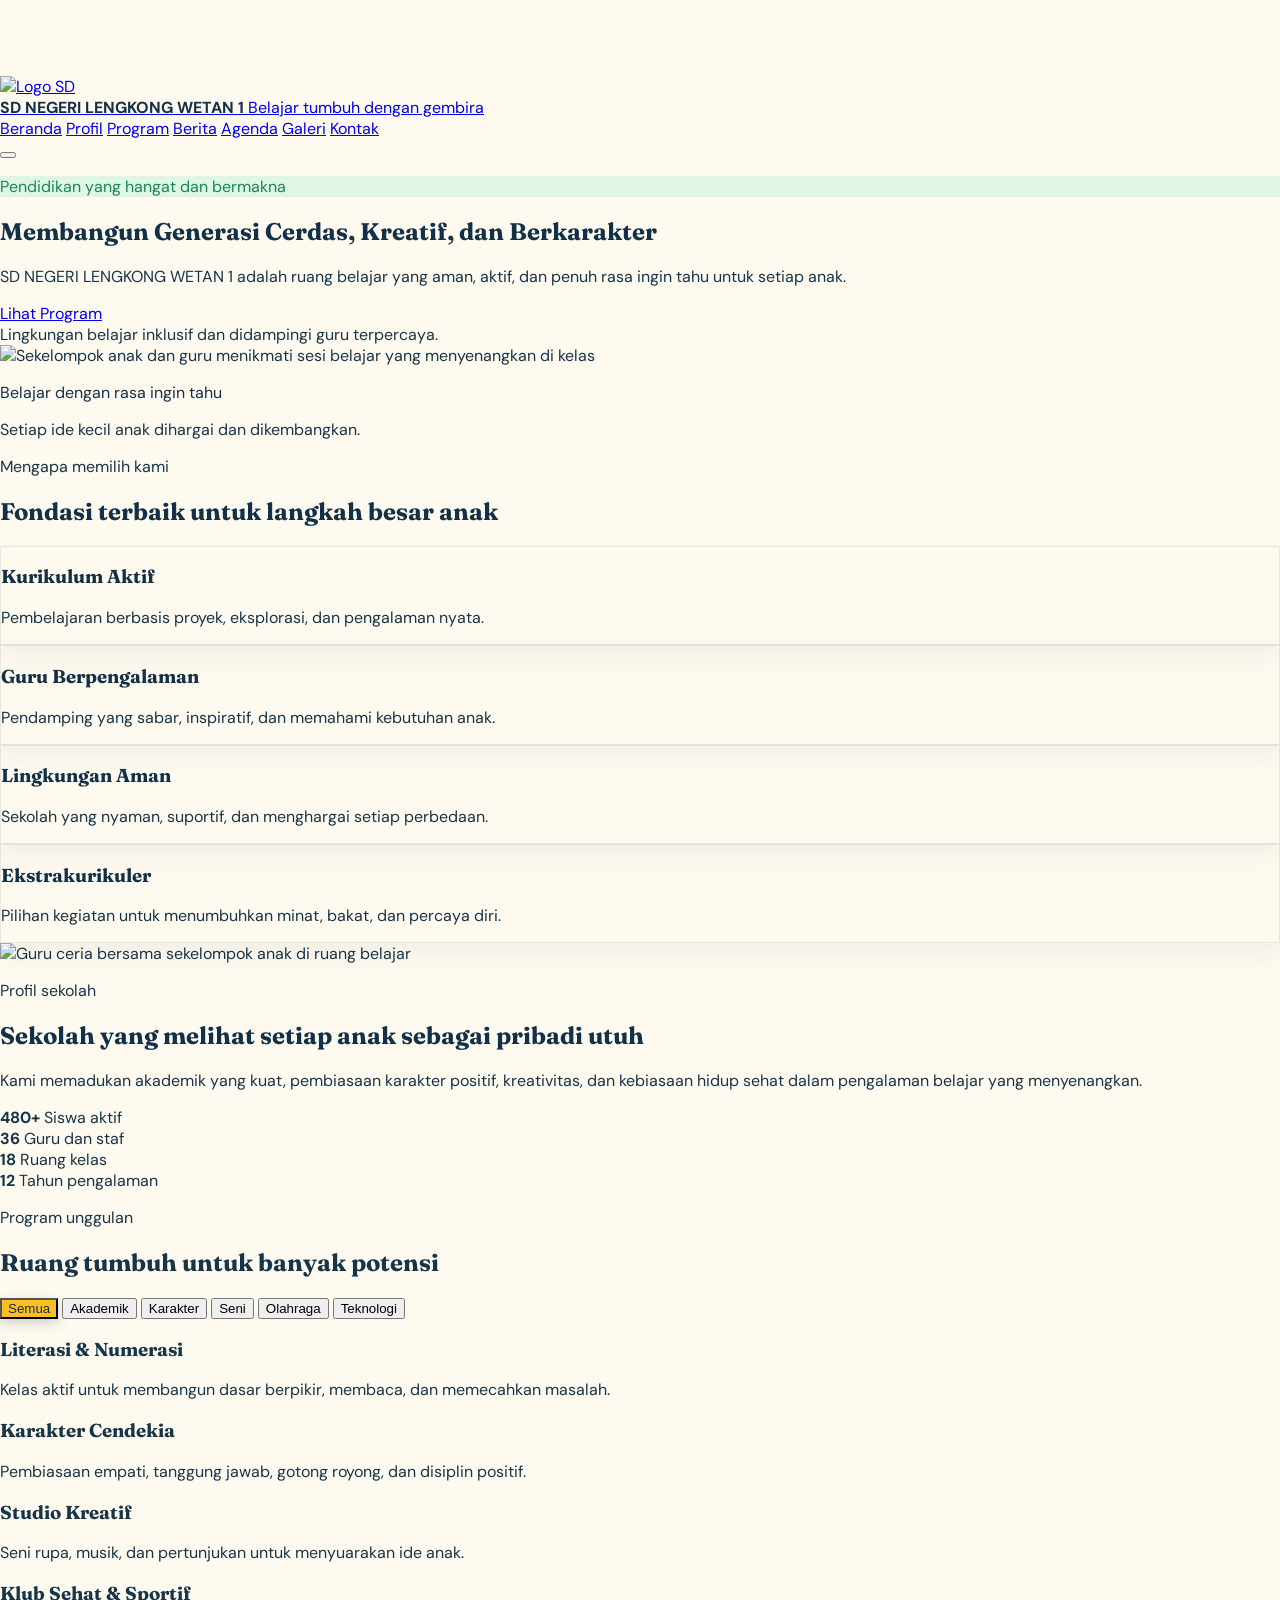
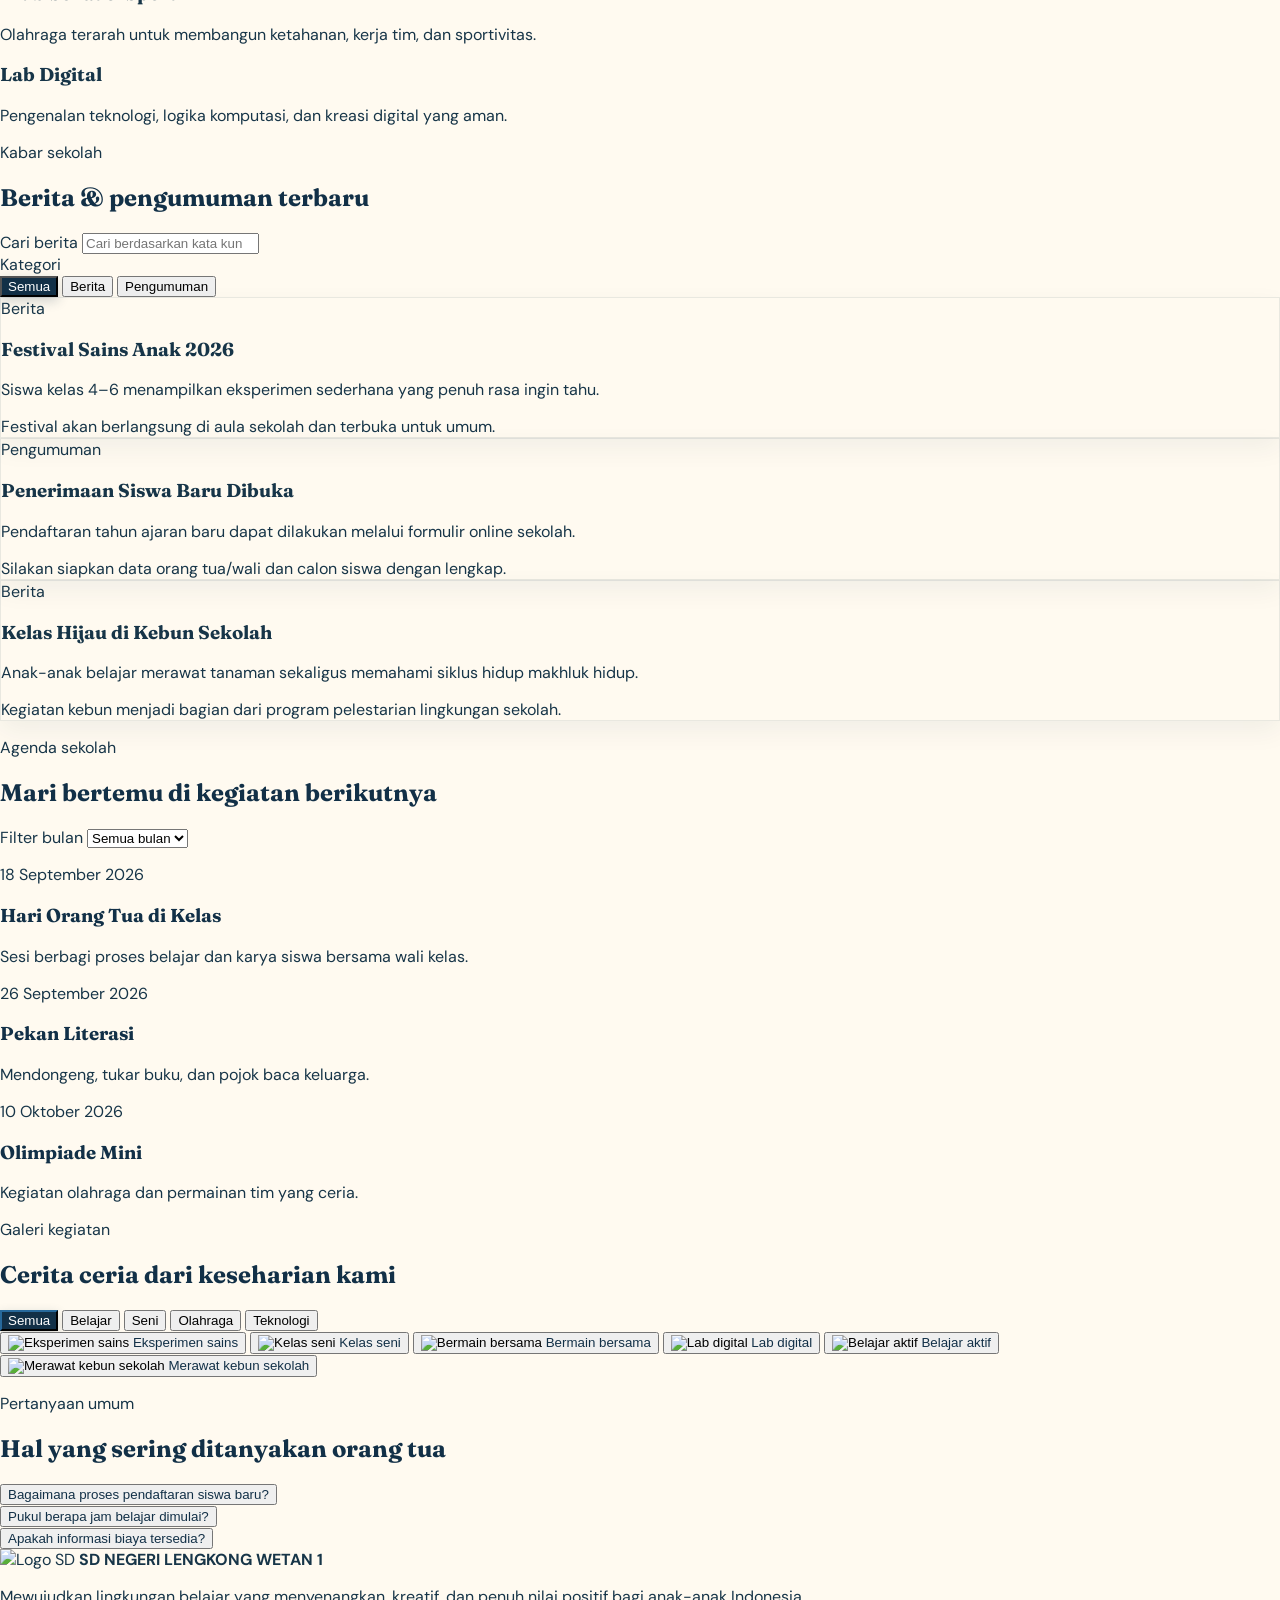
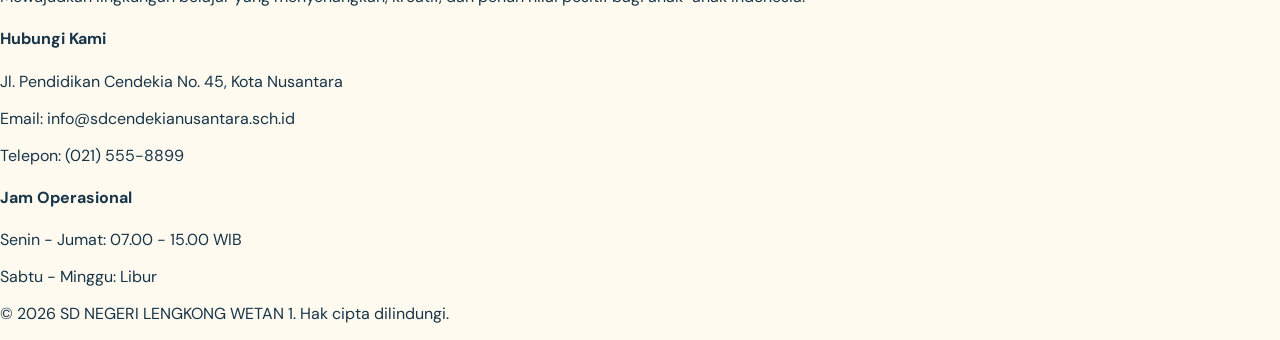
==== index.html @ 00687c05 "Rename sekolah.html to index.html" ====
<!doctype html>
<html lang="id">
<head>
  <script>
    window["__codeletBootstrap__"] = JSON.parse('{"A":"A","B":"20260911-05-06910f9","C":{"Abril Fatface":"YACgEZbkUVE,0","Alfa Slab One":"YACgEYS9sJU,0","Anton":"YACgEcYqQ-A,0","Archivo":"YAHO2-t-jNE,0","Arial":"YAGyDvJ_4Ts,0","Bebas Neue":"YACgESME5ew,0","Bricolage Grotesque":"YAFyMcdwzpc,0","Canva Sans":"YAFLd8sKbwc,2","Caveat":"YALBs2ploWQ,0","Comic Sans MS":"YAHO2VMiyZo,0","Cormorant Garamond":"YAFdJhX-538,0","Courier New":"YAGzXiGs0_8,0","DM Sans":"YAD1aU3sLnI,0","DM Serif Display":"YAD1aYG82rc,0","Forum":"YACgEcnnqB4,0","Fraunces":"YAEul-FRQw4,0","Georgia":"YAGzXkO0pEM,0","Helvetica Neue":"YAFcf6CtJfI,0","Impact":"YAFcfnjI7Vk,0","Inter":"YAFdJvSyp_k,3","Iowan Old Style":"YAGNIFa8j9o,0","Jacques Francois":"YAHO2a5g66Q,0","JetBrains Mono":"YAFdJksXcAk,0","Libre Baskerville":"YACgEUFdPdA,0","Manrope":"YAHO2b2feC4,0","Merriweather":"YACgEXvHxxs,0","Montserrat":"YADLjI9qxTA,0","Nunito":"YACgEX8C5Gg,0","Oleo Script":"YACgEQQ14jI,0","Phantom Sans":"YAHO2E8Pb88,0","Playfair Display":"YACgEYmuCJE,0","Poppins":"YAFdJjbTu24,1","Press Start 2P":"YAFyGr-8pmQ,0","Quicksand":"YADWjpfPmdk,0","Raleway":"YACgEVg3xZg,0","Segoe UI":"YAHNdRD1Klw,0","Source Sans 3":"YAG4lO1Mj10,0","Spectral":"YAHO2rVUHIM,0","Times New Roman":"YAGzXW3gftg,0","Times":"YAGzXW3gftg,0","Ubuntu":"YACgERDU--Q,0","Work Sans":"YAGXhLOKv44,0","Yellowtail":"YACgEYG4kG4,0","ui-monospace":"YADlN8CFZ8Q,0","ui-sans-serif":"YACkoN-xg4g,0"}}');
  </script>
  
  <meta charset="UTF-8">
  <meta name="viewport" content="width=device-width, initial-scale=1.0">
  <title>SD NEGERI LENGKONG WETAN 1</title>
  
  <!-- External Scripts & Fonts -->
  <script src="https://cdn.tailwindcss.com/3.4.17"></script>
  <script src="https://cdn.jsdelivr.net/npm/lucide@0.577.0/dist/umd/lucide.min.js"></script>
  <link href="https://fonts.googleapis.com/css2?family=DM+Sans:wght@400;500;600;700&amp;family=Fraunces:opsz,wght@9..144,700&amp;display=swap" rel="stylesheet">
  
  <style>
    :root {
      --navy: #123047;
      --ink: #173548;
      --cream: #fffaf0;
      --sun: #fbbf24;
      --mint: #dff5e6;
      --coral: #f97563;
      --sky: #dceefa;
    }
    * { box-sizing: border-box; }
    html { scroll-behavior: smooth; }
    body { margin: 0; font-family: "DM Sans", sans-serif; color: var(--ink); background: var(--cream); overflow-x: hidden; padding-top: 76px; }
    h1, h2, h3 { font-family: "Fraunces", serif; }
    .page-shell { width: 100%; overflow: hidden; }
    .soft-card { border: 1px solid rgba(18,48,71,.09); box-shadow: 0 10px 25px rgba(18,48,71,.06); transition: all 0.3s ease; }
    .nav-link { position: relative; }
    .nav-link:after { content: ""; position: absolute; left: 0; bottom: -5px; width: 0; height: 2px; background: var(--coral); transition: width .2s ease; }
    .nav-link:hover:after, .nav-link:focus:after { width: 100%; }
    .filter-btn[aria-pressed="true"] { background: var(--navy); color: #fff; box-shadow: 0 4px 12px rgba(18,48,71,.2); }
    
    /* Tombol filter khusus untuk section program (latar belakang gelap) */
    #program .filter-btn[aria-pressed="true"] { background: var(--sun); color: #123047; }

    .program-card, .gallery-card, .news-card { transition: transform .25s ease, box-shadow .25s ease; }
    .program-card:hover, .gallery-card:hover, .news-card:hover { transform: translateY(-4px); box-shadow: 0 15px 30px rgba(18,48,71,.12); }
    
    /* Smooth Animation untuk Filter Galeri & Program */
    .gallery-item, .program-card, .news-card {
      transition: all 0.4s cubic-bezier(0.4, 0, 0.2, 1);
      opacity: 1;
      transform: scale(1);
    }
    .gallery-item.hide, .program-card.hide, .news-card.hide {
      opacity: 0;
      transform: scale(0.95);
      pointer-events: none;
      position: absolute !important;
      visibility: hidden;
      width: 0 !important;
      height: 0 !important;
      overflow: hidden;
      margin: 0 !important;
      padding: 0 !important;
      border: 0 !important;
    }
    .program-filter-btn, .gallery-filter-btn {
      transition: all 0.3s cubic-bezier(0.4, 0, 0.2, 1);
    }
    .program-filter-btn:hover, .gallery-filter-btn:hover {
      transform: translateY(-2px);
    }
    .program-filter-btn:active, .gallery-filter-btn:active {
      transform: translateY(0);
    }
    .modal-backdrop { background: rgba(18,48,71,.75); backdrop-filter: blur(6px); }
    .is-hidden { display: none !important; }
    
    .faq-answer { max-height: 0; overflow: hidden; transition: max-height 0.3s ease-out, padding 0.3s ease; padding-top: 0; padding-bottom: 0; }
    .faq-item.open .faq-answer { max-height: 200px; padding-bottom: 1.25rem; }
    .faq-item.open .faq-icon { transform: rotate(45deg); }
    .faq-icon { transition: transform .2s ease; }
    
    :focus-visible { outline: 3px solid var(--coral); outline-offset: 3px; }

    /* Mobile Nav Drawer Styling */
    #mobile-nav {
      transition: max-height 0.35s cubic-bezier(0.4, 0, 0.2, 1), opacity 0.25s ease-in-out;
      max-height: 0;
      opacity: 0;
      overflow: hidden;
    }
    #mobile-nav.open {
      max-height: 400px;
      opacity: 1;
    }

    /* Styling tombol filter galeri saat aktif */
    #galeri .filter-btn[aria-pressed="true"] {
      background: var(--navy);
      color: #fff;
      border-color: var(--navy);
      box-shadow: 0 4px 12px rgba(18,48,71,0.2);
    }

    @media(max-width: 767px) {
      .desktop-nav { display: none; }
    }
    @media(min-width: 768px) {
      #mobile-nav { display: none !important; }
    }
  </style>
</head>
<body data-template-id="__page-root" style="background: rgb(255, 250, 240);">
  <div class="page-shell w-full">
    
    <!-- HEADER -->
    <header data-template-id="site-header" class="canva-header fixed top-0 left-0 right-0 z-50 border-b border-slate-200/80 bg-[#fffaf0]/95 backdrop-blur-md shadow-xs">
      <div class="mx-auto flex max-w-7xl items-center justify-between px-4 sm:px-6 py-3 sm:py-4">
        <a href="#beranda" class="flex items-center gap-3 no-underline text-[#123047] group" aria-label="Beranda SD NEGERI LENGKONG WETAN 1">
          <span class="flex h-10 w-10 sm:h-12 sm:w-12 items-center justify-center overflow-hidden shrink-0 rounded-xl bg-white shadow-xs p-1">
            <img src="LOGO/Logo Sekolah Dasar (Logo SD).jpg" alt="Logo SD" class="h-full w-full object-contain scale-110 group-hover:scale-100 transition-transform">
          </span>
          <div>
            <strong data-template-id="school-name" class="canva-text block text-xs sm:text-sm md:text-base font-bold leading-tight" style="color: rgb(18, 48, 71); font-weight: 700;">SD NEGERI LENGKONG WETAN 1</strong>
            <span data-template-id="school-tagline" class="canva-text block text-[10px] sm:text-xs text-slate-500 font-medium">Belajar tumbuh dengan gembira</span>
          </div>
        </a>
        <nav class="desktop-nav hidden md:flex items-center gap-6 text-sm font-semibold" aria-label="Navigasi utama">
          <a class="nav-link text-[#123047] hover:text-[#f97563]" href="#beranda">Beranda</a>
          <a class="nav-link text-[#123047] hover:text-[#f97563]" href="#profil">Profil</a>
          <a class="nav-link text-[#123047] hover:text-[#f97563]" href="#program">Program</a>
          <a class="nav-link text-[#123047] hover:text-[#f97563]" href="#berita">Berita</a>
          <a class="nav-link text-[#123047] hover:text-[#f97563]" href="#agenda">Agenda</a>
          <a class="nav-link text-[#123047] hover:text-[#f97563]" href="#galeri">Galeri</a>
          <a class="nav-link text-[#123047] hover:text-[#f97563]" href="#kontak">Kontak</a>
        </nav>
        <button id="menu-button" type="button" class="rounded-xl p-2.5 text-[#123047] bg-slate-100/80 md:hidden focus:outline-none hover:bg-slate-200 transition-colors" aria-label="Buka menu" aria-expanded="false">
          <i data-lucide="menu" class="h-6 w-6"></i>
        </button>
      </div>
      
      <!-- Mobile Navigation Drawer -->
      <nav id="mobile-nav" class="flex flex-col gap-2 border-t border-slate-200 px-6 py-4 font-semibold bg-[#fffaf0] md:hidden shadow-lg" aria-label="Navigasi seluler">
        <a href="#beranda" class="mobile-nav-link py-2 border-b border-slate-100 text-[#123047]">Beranda</a>
        <a href="#profil" class="mobile-nav-link py-2 border-b border-slate-100 text-[#123047]">Profil</a>
        <a href="#program" class="mobile-nav-link py-2 border-b border-slate-100 text-[#123047]">Program</a>
        <a href="#berita" class="mobile-nav-link py-2 border-b border-slate-100 text-[#123047]">Berita</a>
        <a href="#agenda" class="mobile-nav-link py-2 border-b border-slate-100 text-[#123047]">Agenda</a>
        <a href="#galeri" class="mobile-nav-link py-2 border-b border-slate-100 text-[#123047]">Galeri</a>
        <a href="#kontak" class="mobile-nav-link py-2 text-[#123047]">Kontak</a>
      </nav>
    </header>

    <main>
      <!-- HERO SECTION -->
      <section id="beranda" class="relative mx-auto max-w-7xl px-4 sm:px-6 py-10 sm:py-16 md:py-24">
        <div class="grid items-center gap-10 lg:grid-cols-[1.1fr_.9fr]">
          <div class="text-center lg:text-left">
            <p data-template-id="hero-eyebrow" class="canva-tag mb-4 inline-block rounded-full px-4 py-1.5 text-xs sm:text-sm font-bold shadow-2xs" style="background: rgb(223, 245, 230); color: rgb(25, 135, 84);">Pendidikan yang hangat dan bermakna</p>
            <h1 data-template-id="hero-title" class="canva-text mx-auto lg:mx-0 max-w-2xl text-3xl sm:text-4xl md:text-5xl lg:text-6xl font-bold leading-[1.15]" style="color: rgb(18, 48, 71);">Membangun Generasi Cerdas, Kreatif, dan Berkarakter</h1>
            <p data-template-id="hero-description" class="canva-text mx-auto lg:mx-0 mt-4 sm:mt-6 max-w-xl text-sm sm:text-base md:text-lg leading-relaxed text-slate-600">SD NEGERI LENGKONG WETAN 1 adalah ruang belajar yang aman, aktif, dan penuh rasa ingin tahu untuk setiap anak.</p>
            <div class="mt-6 sm:mt-8 flex flex-wrap justify-center lg:justify-start gap-3">
              <a data-template-id="hero-program-button" class="canva-link rounded-full bg-[#123047] text-white border-2 border-[#123047] px-6 py-3 text-sm sm:text-base font-bold no-underline transition-all hover:bg-[#1b4963] hover:shadow-lg text-center" href="#program">Lihat Program</a>
            </div>
            <div class="mt-8 sm:mt-10 flex items-center justify-center lg:justify-start gap-3 text-xs sm:text-sm font-medium text-slate-600">
              <span class="grid h-8 w-8 shrink-0 place-items-center rounded-full bg-[#dff5e6] text-[#198754]"><i data-lucide="shield-check" class="h-4 w-4"></i></span>
              <span data-template-id="hero-trust-text" class="canva-text">Lingkungan belajar inklusif dan didampingi guru terpercaya.</span>
            </div>
          </div>
          <div class="hero-art relative px-2 sm:px-0">
            <div class="absolute -right-2 sm:-right-6 -top-4 sm:-top-6 h-24 w-24 sm:h-32 sm:w-32 rounded-full bg-[#fbbf24]/50 blur-xl"></div>
            <div class="absolute -bottom-4 -left-4 h-24 w-24 sm:h-28 sm:w-28 rounded-full bg-[#f97563]/20 blur-xl"></div>
            <img data-template-id="hero-image" loading="lazy" class="canva-image relative h-[280px] sm:h-[360px] md:h-[420px] w-full rounded-[2rem] sm:rounded-[2.5rem] object-cover shadow-xl" src="https://images.pexels.com/photos/8363576/pexels-photo-8363576.jpeg" alt="Sekelompok anak dan guru menikmati sesi belajar yang menyenangkan di kelas">
            <div data-template-id="hero-image-note" class="canva-banner absolute bottom-3 sm:bottom-5 left-3 sm:left-5 right-3 sm:right-auto sm:max-w-[260px] rounded-2xl p-3.5 sm:p-4 shadow-xl bg-white/95 backdrop-blur border border-slate-100">
              <p data-template-id="hero-image-note-title" class="canva-text text-sm sm:text-base font-bold" style="color: rgb(18, 48, 71);">Belajar dengan rasa ingin tahu</p>
              <p data-template-id="hero-image-note-text" class="canva-text mt-1 text-xs sm:text-sm text-slate-600">Setiap ide kecil anak dihargai dan dikembangkan.</p>
            </div>
          </div>
        </div>
      </section>

      <!-- MENGAPA MEMILIH KAMI -->
      <section class="bg-[#dceefa]/60 py-12 sm:py-20 border-y border-slate-200/50">
        <div class="mx-auto max-w-7xl px-4 sm:px-6">
          <div class="max-w-2xl text-center mx-auto lg:mx-0 lg:text-left">
            <p data-template-id="strength-eyebrow" class="canva-text text-xs sm:text-sm font-bold uppercase tracking-widest text-[#198754]">Mengapa memilih kami</p>
            <h2 data-template-id="strength-title" class="canva-text mt-2 text-2xl sm:text-3xl md:text-4xl font-bold" style="color: rgb(18, 48, 71);">Fondasi terbaik untuk langkah besar anak</h2>
          </div>
          <div class="mt-8 sm:mt-10 grid gap-5 sm:grid-cols-2 lg:grid-cols-4">
            <article data-template-id="strength-card-1" class="canva-card soft-card rounded-3xl p-6 bg-white flex flex-col justify-between">
              <div>
                <div class="inline-flex p-3 rounded-2xl bg-amber-50 text-[#f97563] mb-4"><i data-lucide="sparkles" class="h-6 w-6"></i></div>
                <h3 data-template-id="strength-card-1-title" class="canva-text text-lg sm:text-xl font-bold" style="color: rgb(18, 48, 71);">Kurikulum Aktif</h3>
                <p data-template-id="strength-card-1-text" class="canva-text mt-2 text-sm sm:text-base leading-relaxed text-slate-600">Pembelajaran berbasis proyek, eksplorasi, dan pengalaman nyata.</p>
              </div>
            </article>
            <article data-template-id="strength-card-2" class="canva-card soft-card rounded-3xl p-6 bg-white flex flex-col justify-between">
              <div>
                <div class="inline-flex p-3 rounded-2xl bg-emerald-50 text-[#198754] mb-4"><i data-lucide="users-round" class="h-6 w-6"></i></div>
                <h3 data-template-id="strength-card-2-title" class="canva-text text-lg sm:text-xl font-bold" style="color: rgb(18, 48, 71);">Guru Berpengalaman</h3>
                <p data-template-id="strength-card-2-text" class="canva-text mt-2 text-sm sm:text-base leading-relaxed text-slate-600">Pendamping yang sabar, inspiratif, dan memahami kebutuhan anak.</p>
              </div>
            </article>
            <article data-template-id="strength-card-3" class="canva-card soft-card rounded-3xl p-6 bg-white flex flex-col justify-between">
              <div>
                <div class="inline-flex p-3 rounded-2xl bg-rose-50 text-[#f97563] mb-4"><i data-lucide="heart-handshake" class="h-6 w-6"></i></div>
                <h3 data-template-id="strength-card-3-title" class="canva-text text-lg sm:text-xl font-bold" style="color: rgb(18, 48, 71);">Lingkungan Aman</h3>
                <p data-template-id="strength-card-3-text" class="canva-text mt-2 text-sm sm:text-base leading-relaxed text-slate-600">Sekolah yang nyaman, suportif, dan menghargai setiap perbedaan.</p>
              </div>
            </article>
            <article data-template-id="strength-card-4" class="canva-card soft-card rounded-3xl p-6 bg-white flex flex-col justify-between">
              <div>
                <div class="inline-flex p-3 rounded-2xl bg-amber-50 text-[#d89200] mb-4"><i data-lucide="trophy" class="h-6 w-6"></i></div>
                <h3 data-template-id="strength-card-4-title" class="canva-text text-lg sm:text-xl font-bold" style="color: rgb(18, 48, 71);">Ekstrakurikuler</h3>
                <p data-template-id="strength-card-4-text" class="canva-text mt-2 text-sm sm:text-base leading-relaxed text-slate-600">Pilihan kegiatan untuk menumbuhkan minat, bakat, dan percaya diri.</p>
              </div>
            </article>
          </div>
        </div>
      </section>

      <!-- PROFIL SEKOLAH -->
      <section id="profil" class="mx-auto max-w-7xl px-4 sm:px-6 py-12 sm:py-20">
        <div class="grid items-center gap-10 lg:grid-cols-2">
          <div class="relative">
            <img data-template-id="profile-image" loading="lazy" class="canva-image h-[280px] sm:h-[380px] md:h-[420px] w-full rounded-[2rem] sm:rounded-[2.5rem] object-cover shadow-xl" src="https://images.pexels.com/photos/8088232/pexels-photo-8088232.jpeg" alt="Guru ceria bersama sekelompok anak di ruang belajar">
          </div>
          <div>
            <p data-template-id="profile-eyebrow" class="canva-text text-xs sm:text-sm font-bold uppercase tracking-widest text-[#f97563]">Profil sekolah</p>
            <h2 data-template-id="profile-title" class="canva-text mt-2 text-2xl sm:text-3xl md:text-4xl font-bold" style="color: rgb(18, 48, 71);">Sekolah yang melihat setiap anak sebagai pribadi utuh</h2>
            <p data-template-id="profile-text" class="canva-text mt-4 text-sm sm:text-base leading-relaxed text-slate-600">Kami memadukan akademik yang kuat, pembiasaan karakter positif, kreativitas, dan kebiasaan hidup sehat dalam pengalaman belajar yang menyenangkan.</p>
            <div class="mt-8 grid grid-cols-2 gap-4">
              <div data-template-id="stat-1" class="canva-card rounded-2xl p-4 sm:p-5 bg-[#dceefa]/70 border border-sky-100">
                <strong data-template-id="stat-1-number" class="canva-text block text-2xl sm:text-3xl font-bold text-[#123047]">480+</strong>
                <span data-template-id="stat-1-label" class="canva-text text-xs sm:text-sm text-slate-600 font-medium">Siswa aktif</span>
              </div>
              <div data-template-id="stat-2" class="canva-card rounded-2xl p-4 sm:p-5 bg-[#dff5e6]/70 border border-emerald-100">
                <strong data-template-id="stat-2-number" class="canva-text block text-2xl sm:text-3xl font-bold text-[#123047]">36</strong>
                <span data-template-id="stat-2-label" class="canva-text text-xs sm:text-sm text-slate-600 font-medium">Guru dan staf</span>
              </div>
              <div data-template-id="stat-3" class="canva-card rounded-2xl p-4 sm:p-5 bg-[#fff4d6]/70 border border-amber-100">
                <strong data-template-id="stat-3-number" class="canva-text block text-2xl sm:text-3xl font-bold text-[#123047]">18</strong>
                <span data-template-id="stat-3-label" class="canva-text text-xs sm:text-sm text-slate-600 font-medium">Ruang kelas</span>
              </div>
              <div data-template-id="stat-4" class="canva-card rounded-2xl p-4 sm:p-5 bg-[#fde3df]/70 border border-rose-100">
                <strong data-template-id="stat-4-number" class="canva-text block text-2xl sm:text-3xl font-bold text-[#123047]">12</strong>
                <span data-template-id="stat-4-label" class="canva-text text-xs sm:text-sm text-slate-600 font-medium">Tahun pengalaman</span>
              </div>
            </div>
          </div>
        </div>
      </section>

      <!-- PROGRAM UNGGULAN -->
      <section id="program" class="bg-[#123047] py-14 sm:py-20 text-white">
        <div class="mx-auto max-w-7xl px-4 sm:px-6">
          <p data-template-id="program-eyebrow" class="canva-text text-xs sm:text-sm font-bold uppercase tracking-widest text-[#fbbf24]">Program unggulan</p>
          <h2 data-template-id="program-title" class="canva-text mt-2 text-2xl sm:text-3xl md:text-4xl font-bold text-white">Ruang tumbuh untuk banyak potensi</h2>
          
          <!-- Bagian Tombol Filter Program -->
          <div class="mt-6 sm:mt-8 flex flex-wrap gap-2 overflow-x-auto pb-2 scrollbar-none" role="group" aria-label="Filter program">
            <button class="filter-btn program-filter-btn rounded-full bg-white/15 px-4 py-2 text-xs sm:text-sm font-semibold transition-all shrink-0 hover:bg-white/25 active:scale-95" aria-pressed="true" data-filter="program" data-value="semua">Semua</button>
            <button class="filter-btn program-filter-btn rounded-full bg-white/15 px-4 py-2 text-xs sm:text-sm font-semibold transition-all shrink-0 hover:bg-white/25 active:scale-95" aria-pressed="false" data-filter="program" data-value="akademik">Akademik</button>
            <button class="filter-btn program-filter-btn rounded-full bg-white/15 px-4 py-2 text-xs sm:text-sm font-semibold transition-all shrink-0 hover:bg-white/25 active:scale-95" aria-pressed="false" data-filter="program" data-value="karakter">Karakter</button>
            <button class="filter-btn program-filter-btn rounded-full bg-white/15 px-4 py-2 text-xs sm:text-sm font-semibold transition-all shrink-0 hover:bg-white/25 active:scale-95" aria-pressed="false" data-filter="program" data-value="seni">Seni</button>
            <button class="filter-btn program-filter-btn rounded-full bg-white/15 px-4 py-2 text-xs sm:text-sm font-semibold transition-all shrink-0 hover:bg-white/25 active:scale-95" aria-pressed="false" data-filter="program" data-value="olahraga">Olahraga</button>
            <button class="filter-btn program-filter-btn rounded-full bg-white/15 px-4 py-2 text-xs sm:text-sm font-semibold transition-all shrink-0 hover:bg-white/25 active:scale-95" aria-pressed="false" data-filter="program" data-value="teknologi">Teknologi</button>
          </div>

          <div id="program-list" class="mt-6 sm:mt-8 grid gap-5 md:grid-cols-2 lg:grid-cols-3">
            <article data-category="akademik" class="program-card canva-card rounded-3xl p-6 bg-[#1b4963] border border-white/5 flex flex-col justify-between">
              <div>
                <i data-lucide="book-marked" class="text-[#fbbf24] h-7 w-7 mb-4"></i>
                <h3 class="canva-text text-lg sm:text-xl font-bold text-white">Literasi &amp; Numerasi</h3>
                <p class="canva-text mt-2 text-sm sm:text-base leading-relaxed text-[#dceefa]/80">Kelas aktif untuk membangun dasar berpikir, membaca, dan memecahkan masalah.</p>
              </div>
            </article>
            <article data-category="karakter" class="program-card canva-card rounded-3xl p-6 bg-[#1b4963] border border-white/5 flex flex-col justify-between">
              <div>
                <i data-lucide="heart" class="text-[#f97563] h-7 w-7 mb-4"></i>
                <h3 class="canva-text text-lg sm:text-xl font-bold text-white">Karakter Cendekia</h3>
                <p class="canva-text mt-2 text-sm sm:text-base leading-relaxed text-[#dceefa]/80">Pembiasaan empati, tanggung jawab, gotong royong, dan disiplin positif.</p>
              </div>
            </article>
            <article data-category="seni" class="program-card canva-card rounded-3xl p-6 bg-[#1b4963] border border-white/5 flex flex-col justify-between">
              <div>
                <i data-lucide="palette" class="text-[#fbbf24] h-7 w-7 mb-4"></i>
                <h3 class="canva-text text-lg sm:text-xl font-bold text-white">Studio Kreatif</h3>
                <p class="canva-text mt-2 text-sm sm:text-base leading-relaxed text-[#dceefa]/80">Seni rupa, musik, dan pertunjukan untuk menyuarakan ide anak.</p>
              </div>
            </article>
            <article data-category="olahraga" class="program-card canva-card rounded-3xl p-6 bg-[#1b4963] border border-white/5 flex flex-col justify-between">
              <div>
                <i data-lucide="medal" class="text-[#dff5e6] h-7 w-7 mb-4"></i>
                <h3 class="canva-text text-lg sm:text-xl font-bold text-white">Klub Sehat &amp; Sportif</h3>
                <p class="canva-text mt-2 text-sm sm:text-base leading-relaxed text-[#dceefa]/80">Olahraga terarah untuk membangun ketahanan, kerja tim, dan sportivitas.</p>
              </div>
            </article>
            <article data-category="teknologi" class="program-card canva-card rounded-3xl p-6 bg-[#1b4963] border border-white/5 flex flex-col justify-between">
              <div>
                <i data-lucide="monitor-cog" class="text-[#fbbf24] h-7 w-7 mb-4"></i>
                <h3 class="canva-text text-lg sm:text-xl font-bold text-white">Lab Digital</h3>
                <p class="canva-text mt-2 text-sm sm:text-base leading-relaxed text-[#dceefa]/80">Pengenalan teknologi, logika komputasi, dan kreasi digital yang aman.</p>
              </div>
            </article>
          </div>
          <p id="program-empty" class="canva-text is-hidden mt-6 rounded-2xl bg-white/10 p-5 text-white text-center">Belum ada program dalam kategori ini.</p>
        </div>
      </section>

      <!-- BERITA & PENGUMUMAN -->
      <section id="berita" class="mx-auto max-w-7xl px-4 sm:px-6 py-14 sm:py-20">
        <p class="canva-text text-xs sm:text-sm font-bold uppercase tracking-widest text-[#f97563]">Kabar sekolah</p>
        <h2 class="canva-text mt-2 text-2xl sm:text-3xl md:text-4xl font-bold" style="color: rgb(18, 48, 71);">Berita &amp; pengumuman terbaru</h2>
        
        <div class="mt-6 sm:mt-8 grid gap-4 md:grid-cols-3 items-center">
          <div class="md:col-span-2">
            <label for="news-search" class="canva-text block text-xs font-bold uppercase tracking-wider text-slate-700 mb-1">Cari berita</label>
            <input id="news-search" class="canva-input w-full rounded-2xl border border-slate-300 bg-white px-4 py-3 text-sm focus:ring-2 focus:ring-[#f97563] shadow-2xs" type="search" placeholder="Cari berdasarkan kata kunci…">
          </div>
          <div>
            <span class="block text-xs font-bold uppercase tracking-wider text-slate-700 mb-1">Kategori</span>
            <div class="flex flex-wrap gap-2">
              <button class="filter-btn rounded-xl border border-slate-300 px-4 py-2.5 text-xs sm:text-sm font-bold shrink-0 bg-white" aria-pressed="true" data-filter="news" data-value="semua">Semua</button>
              <button class="filter-btn rounded-xl border border-slate-300 px-4 py-2.5 text-xs sm:text-sm font-bold shrink-0 bg-white" aria-pressed="false" data-filter="news" data-value="berita">Berita</button>
              <button class="filter-btn rounded-xl border border-slate-300 px-4 py-2.5 text-xs sm:text-sm font-bold shrink-0 bg-white" aria-pressed="false" data-filter="news" data-value="pengumuman">Pengumuman</button>
            </div>
          </div>
        </div>

        <div id="news-list" class="mt-6 sm:mt-8 grid gap-5 md:grid-cols-3">
          <article data-category="berita" data-search="festival sains siswa" class="news-card canva-card soft-card rounded-3xl p-6 bg-white flex flex-col justify-between">
            <div>
              <span class="inline-block px-3 py-1 text-xs font-semibold text-blue-600 bg-blue-50 rounded-full mb-3">Berita</span>
              <h3 class="font-bold text-lg text-[#123047] mb-2">Festival Sains Anak 2026</h3>
              <p class="text-sm text-slate-600 mb-4">Siswa kelas 4–6 menampilkan eksperimen sederhana yang penuh rasa ingin tahu.</p>
            </div>
            <div>
              <div class="bg-[#fffaf0] p-3 rounded-xl text-xs text-slate-700 border border-amber-100 line-clamp-2">
                Festival akan berlangsung di aula sekolah dan terbuka untuk umum.
              </div>
            </div>
          </article>
          <article data-category="pengumuman" data-search="penerimaan siswa baru pendaftaran" class="news-card canva-card soft-card rounded-3xl p-6 bg-white flex flex-col justify-between">
            <div>
              <span class="inline-block px-3 py-1 text-xs font-semibold text-amber-700 bg-amber-50 rounded-full mb-3">Pengumuman</span>
              <h3 class="font-bold text-lg text-[#123047] mb-2">Penerimaan Siswa Baru Dibuka</h3>
              <p class="text-sm text-slate-600 mb-4">Pendaftaran tahun ajaran baru dapat dilakukan melalui formulir online sekolah.</p>
            </div>
            <div>
              <div class="bg-[#fffaf0] p-3 rounded-xl text-xs text-slate-700 border border-amber-100 line-clamp-2">
                Silakan siapkan data orang tua/wali dan calon siswa dengan lengkap.
              </div>
            </div>
          </article>
          <article data-category="berita" data-search="kelas hijau kebun sekolah" class="news-card canva-card soft-card rounded-3xl p-6 bg-white flex flex-col justify-between">
            <div>
              <span class="inline-block px-3 py-1 text-xs font-semibold text-emerald-600 bg-emerald-50 rounded-full mb-3">Berita</span>
              <h3 class="font-bold text-lg text-[#123047] mb-2">Kelas Hijau di Kebun Sekolah</h3>
              <p class="text-sm text-slate-600 mb-4">Anak-anak belajar merawat tanaman sekaligus memahami siklus hidup makhluk hidup.</p>
            </div>
            <div>
              <div class="bg-[#fffaf0] p-3 rounded-xl text-xs text-slate-700 border border-amber-100 line-clamp-2">
                Kegiatan kebun menjadi bagian dari program pelestarian lingkungan sekolah.
              </div>
            </div>
          </article>
        </div>
        <p id="news-empty" class="canva-text is-hidden mt-6 rounded-2xl bg-[#dceefa] p-5 text-[#245b7e] text-center font-medium">Berita yang Anda cari belum tersedia.</p>
      </section>

      <!-- AGENDA SEKOLAH -->
      <section id="agenda" class="bg-[#dff5e6]/50 py-14 sm:py-20 border-y border-emerald-100">
        <div class="mx-auto max-w-7xl px-4 sm:px-6">
          <div class="flex flex-col md:flex-row md:items-end justify-between gap-4">
            <div>
              <p class="canva-text text-xs sm:text-sm font-bold uppercase tracking-widest text-[#198754]">Agenda sekolah</p>
              <h2 class="canva-text mt-2 text-2xl sm:text-3xl md:text-4xl font-bold" style="color: rgb(18, 48, 71);">Mari bertemu di kegiatan berikutnya</h2>
            </div>
            <div>
              <label for="agenda-filter" class="canva-text block text-xs font-bold uppercase tracking-wider text-slate-700 mb-1">Filter bulan</label>
              <select id="agenda-filter" class="rounded-xl border border-slate-300 bg-white px-4 py-2.5 text-sm focus:ring-2 focus:ring-[#198754] shadow-2xs">
                <option value="semua">Semua bulan</option>
                <option value="september">September</option>
                <option value="oktober">Oktober</option>
              </select>
            </div>
          </div>
          <div id="agenda-list" class="mt-6 sm:mt-8 grid gap-5 md:grid-cols-3">
            <article data-month="september" class="canva-card rounded-3xl bg-white p-6 shadow-xs border border-emerald-50">
              <p class="canva-text text-xs sm:text-sm font-bold text-[#f97563]">18 September 2026</p>
              <h3 class="canva-text mt-2 text-lg sm:text-xl font-bold" style="color: rgb(18, 48, 71);">Hari Orang Tua di Kelas</h3>
              <p class="canva-text mt-2 text-sm sm:text-base text-slate-600">Sesi berbagi proses belajar dan karya siswa bersama wali kelas.</p>
            </article>
            <article data-month="september" class="canva-card rounded-3xl bg-white p-6 shadow-xs border border-emerald-50">
              <p class="canva-text text-xs sm:text-sm font-bold text-[#f97563]">26 September 2026</p>
              <h3 class="canva-text mt-2 text-lg sm:text-xl font-bold" style="color: rgb(18, 48, 71);">Pekan Literasi</h3>
              <p class="canva-text mt-2 text-sm sm:text-base text-slate-600">Mendongeng, tukar buku, dan pojok baca keluarga.</p>
            </article>
            <article data-month="oktober" class="canva-card rounded-3xl bg-white p-6 shadow-xs border border-emerald-50">
              <p class="canva-text text-xs sm:text-sm font-bold text-[#f97563]">10 Oktober 2026</p>
              <h3 class="canva-text mt-2 text-lg sm:text-xl font-bold" style="color: rgb(18, 48, 71);">Olimpiade Mini</h3>
              <p class="canva-text mt-2 text-sm sm:text-base text-slate-600">Kegiatan olahraga dan permainan tim yang ceria.</p>
            </article>
          </div>
          <p id="agenda-empty" class="canva-text is-hidden mt-6 rounded-2xl bg-white p-5 text-slate-600 text-center font-medium">Belum ada agenda pada bulan yang dipilih.</p>
        </div>
      </section>

      <!-- GALERI KEGIATAN -->
      <section id="galeri" class="bg-[#fff4d6]/60 py-14 sm:py-20">
        <div class="mx-auto max-w-7xl px-4 sm:px-6">
          <p class="canva-text text-xs sm:text-sm font-bold uppercase tracking-widest text-[#f97563]">Galeri kegiatan</p>
          <h2 class="canva-text mt-2 text-2xl sm:text-3xl md:text-4xl font-bold" style="color: rgb(18, 48, 71);">Cerita ceria dari keseharian kami</h2>
          
          <!-- Tombol Filter Galeri (Disamakan & Smooth) -->
          <div class="mt-6 sm:mt-8 flex flex-wrap items-center gap-2 overflow-x-auto pb-2 scrollbar-none" role="group" aria-label="Filter galeri">
            <button class="filter-btn gallery-filter-btn rounded-full border border-amber-300 bg-white px-4 py-2 text-xs sm:text-sm font-bold transition-all shrink-0 shadow-2xs hover:bg-slate-50 active:scale-95" aria-pressed="true" data-filter="gallery" data-value="semua">Semua</button>
            <button class="filter-btn gallery-filter-btn rounded-full border border-amber-300 bg-white px-4 py-2 text-xs sm:text-sm font-bold transition-all shrink-0 shadow-2xs hover:bg-slate-50 active:scale-95" aria-pressed="false" data-filter="gallery" data-value="belajar">Belajar</button>
            <button class="filter-btn gallery-filter-btn rounded-full border border-amber-300 bg-white px-4 py-2 text-xs sm:text-sm font-bold transition-all shrink-0 shadow-2xs hover:bg-slate-50 active:scale-95" aria-pressed="false" data-filter="gallery" data-value="seni">Seni</button>
            <button class="filter-btn gallery-filter-btn rounded-full border border-amber-300 bg-white px-4 py-2 text-xs sm:text-sm font-bold transition-all shrink-0 shadow-2xs hover:bg-slate-50 active:scale-95" aria-pressed="false" data-filter="gallery" data-value="olahraga">Olahraga</button>
            <button class="filter-btn gallery-filter-btn rounded-full border border-amber-300 bg-white px-4 py-2 text-xs sm:text-sm font-bold transition-all shrink-0 shadow-2xs hover:bg-slate-50 active:scale-95" aria-pressed="false" data-filter="gallery" data-value="teknologi">Teknologi</button>
          </div>

          <div id="gallery-list" class="mt-6 sm:mt-8 grid grid-cols-1 sm:grid-cols-2 lg:grid-cols-3 gap-5">
            <button data-category="belajar" class="gallery-item gallery-card overflow-hidden rounded-3xl text-left shadow-xs bg-white border border-amber-100 flex flex-col" data-lightbox="0" data-img="https://images.pexels.com/photos/8926832/pexels-photo-8926832.jpeg" data-caption="Eksperimen sains">
              <img loading="lazy" class="h-52 w-full object-cover" src="https://images.pexels.com/photos/8926832/pexels-photo-8926832.jpeg" alt="Eksperimen sains">
              <span class="block p-4 text-sm sm:text-base font-bold" style="color: rgb(18, 48, 71);">Eksperimen sains</span>
            </button>
            <button data-category="seni" class="gallery-item gallery-card overflow-hidden rounded-3xl text-left shadow-xs bg-white border border-amber-100 flex flex-col" data-lightbox="1" data-img="https://images.pexels.com/photos/8467277/pexels-photo-8467277.jpeg" data-caption="Kelas seni">
              <img loading="lazy" class="h-52 w-full object-cover" src="https://images.pexels.com/photos/8467277/pexels-photo-8467277.jpeg" alt="Kelas seni">
              <span class="block p-4 text-sm sm:text-base font-bold" style="color: rgb(18, 48, 71);">Kelas seni</span>
            </button>
            <button data-category="olahraga" class="gallery-item gallery-card overflow-hidden rounded-3xl text-left shadow-xs bg-white border border-amber-100 flex flex-col" data-lightbox="2" data-img="https://images.pexels.com/photos/8927014/pexels-photo-8927014.jpeg" data-caption="Bermain bersama">
              <img loading="lazy" class="h-52 w-full object-cover" src="https://images.pexels.com/photos/8927014/pexels-photo-8927014.jpeg" alt="Bermain bersama">
              <span class="block p-4 text-sm sm:text-base font-bold" style="color: rgb(18, 48, 71);">Bermain bersama</span>
            </button>
            <button data-category="teknologi" class="gallery-item gallery-card overflow-hidden rounded-3xl text-left shadow-xs bg-white border border-amber-100 flex flex-col" data-lightbox="3" data-img="https://images.pexels.com/photos/5621938/pexels-photo-5621938.jpeg" data-caption="Lab digital">
              <img loading="lazy" class="h-52 w-full object-cover" src="https://images.pexels.com/photos/5621938/pexels-photo-5621938.jpeg" alt="Lab digital">
              <span class="block p-4 text-sm sm:text-base font-bold" style="color: rgb(18, 48, 71);">Lab digital</span>
            </button>
            <button data-category="belajar" class="gallery-item gallery-card overflow-hidden rounded-3xl text-left shadow-xs bg-white border border-amber-100 flex flex-col" data-lightbox="4" data-img="https://images.pexels.com/photos/5427830/pexels-photo-5427830.jpeg" data-caption="Belajar aktif">
              <img loading="lazy" class="h-52 w-full object-cover" src="https://images.pexels.com/photos/5427830/pexels-photo-5427830.jpeg" alt="Belajar aktif">
              <span class="block p-4 text-sm sm:text-base font-bold" style="color: rgb(18, 48, 71);">Belajar aktif</span>
            </button>
            <button data-category="komunitas" class="gallery-item gallery-card overflow-hidden rounded-3xl text-left shadow-xs bg-white border border-amber-100 flex flex-col" data-lightbox="5" data-img="https://images.pexels.com/photos/16850895/pexels-photo-16850895.jpeg" data-caption="Merawat kebun sekolah">
              <img loading="lazy" class="h-52 w-full object-cover" src="https://images.pexels.com/photos/16850895/pexels-photo-16850895.jpeg" alt="Merawat kebun sekolah">
              <span class="block p-4 text-sm sm:text-base font-bold" style="color: rgb(18, 48, 71);">Merawat kebun sekolah</span>
            </button>
          </div>
          <p id="gallery-empty" class="canva-text is-hidden mt-6 rounded-2xl bg-white p-5 text-slate-600 text-center font-medium">Belum ada foto untuk kategori ini.</p>
        </div>
      </section>

      <!-- FAQ -->
      <section class="mx-auto max-w-4xl px-4 sm:px-6 py-14 sm:py-20">
        <p class="canva-text text-center text-xs sm:text-sm font-bold uppercase tracking-widest text-[#f97563]">Pertanyaan umum</p>
        <h2 class="canva-text mt-2 text-center text-2xl sm:text-3xl md:text-4xl font-bold" style="color: rgb(18, 48, 71);">Hal yang sering ditanyakan orang tua</h2>
        <div class="mt-8 sm:mt-10 space-y-4">
          <article class="faq-item canva-panel rounded-2xl border border-slate-200 bg-white shadow-2xs overflow-hidden">
            <button class="flex w-full items-center justify-between p-5 text-left text-sm sm:text-base font-bold transition-colors hover:bg-slate-50" data-faq style="color: rgb(18, 48, 71);">
              <span>Bagaimana proses pendaftaran siswa baru?</span>
              <i data-lucide="plus" class="faq-icon text-[#f97563] shrink-0 h-5 w-5"></i>
            </button>
            <div class="faq-answer canva-text px-5 text-sm sm:text-base leading-relaxed text-slate-600">
              Isi formulir pendaftaran, lalu tim sekolah akan menghubungi Anda untuk verifikasi data dan jadwal kunjungan.
            </div>
          </article>
          <article class="faq-item canva-panel rounded-2xl border border-slate-200 bg-white shadow-2xs overflow-hidden">
            <button class="flex w-full items-center justify-between p-5 text-left text-sm sm:text-base font-bold transition-colors hover:bg-slate-50" data-faq style="color: rgb(18, 48, 71);">
              <span>Pukul berapa jam belajar dimulai?</span>
              <i data-lucide="plus" class="faq-icon text-[#f97563] shrink-0 h-5 w-5"></i>
            </button>
            <div class="faq-answer canva-text px-5 text-sm sm:text-base leading-relaxed text-slate-600">
              Contoh jam belajar adalah Senin–Jumat, pukul 07.30–13.30. Silakan sesuaikan dengan kebijakan sekolah.
            </div>
          </article>
          <article class="faq-item canva-panel rounded-2xl border border-slate-200 bg-white shadow-2xs overflow-hidden">
            <button class="flex w-full items-center justify-between p-5 text-left text-sm sm:text-base font-bold transition-colors hover:bg-slate-50" data-faq style="color: rgb(18, 48, 71);">
              <span>Apakah informasi biaya tersedia?</span>
              <i data-lucide="plus" class="faq-icon text-[#f97563] shrink-0 h-5 w-5"></i>
            </button>
            <div class="faq-answer canva-text px-5 text-sm sm:text-base leading-relaxed text-slate-600">
              Tim administrasi akan menjelaskan rincian biaya pendidikan setelah kebutuhan calon siswa dan keluarga didiskusikan.
            </div>
          </article>
        </div>
      </section>
    </main>

    <!-- FOOTER & KONTAK -->
    <footer id="kontak" class="border-t border-slate-800 bg-[#123047] text-white py-12 sm:py-16">
      <div class="mx-auto max-w-7xl px-4 sm:px-6 grid gap-8 md:grid-cols-3">
        <div>
          <div class="flex items-center gap-3">
            <span class="flex h-10 w-10 items-center justify-center overflow-hidden shrink-0 rounded-xl bg-white p-1">
              <img src="LOGO/Logo Sekolah Dasar (Logo SD).jpg" alt="Logo SD" class="h-full w-full object-contain">
            </span>
            <strong class="text-base sm:text-lg font-bold">SD NEGERI LENGKONG WETAN 1</strong>
          </div>
          <p class="mt-3 text-xs sm:text-sm text-slate-300 leading-relaxed">Mewujudkan lingkungan belajar yang menyenangkan, kreatif, dan penuh nilai positif bagi anak-anak Indonesia.</p>
        </div>
        <div>
          <h4 class="font-bold text-sm sm:text-base text-[#fbbf24]">Hubungi Kami</h4>
          <p class="mt-3 text-xs sm:text-sm text-slate-300">Jl. Pendidikan Cendekia No. 45, Kota Nusantara</p>
          <p class="mt-1.5 text-xs sm:text-sm text-slate-300">Email: info@sdcendekianusantara.sch.id</p>
          <p class="mt-1.5 text-xs sm:text-sm text-slate-300">Telepon: (021) 555-8899</p>
        </div>
        <div>
          <h4 class="font-bold text-sm sm:text-base text-[#fbbf24]">Jam Operasional</h4>
          <p class="mt-3 text-xs sm:text-sm text-slate-300">Senin - Jumat: 07.00 - 15.00 WIB</p>
          <p class="mt-1.5 text-xs sm:text-sm text-slate-300">Sabtu - Minggu: Libur</p>
        </div>
      </div>
      <div class="mx-auto max-w-7xl px-4 sm:px-6 pt-6 sm:pt-8 mt-10 border-t border-slate-700/60 text-center text-xs sm:text-sm text-slate-400">
        <p>&copy; 2026 SD NEGERI LENGKONG WETAN 1. Hak cipta dilindungi.</p>
      </div>
    </footer>
  </div>

  <!-- LIGHTBOX GALERI -->
  <div id="lightbox-modal" class="modal-backdrop fixed inset-0 z-50 flex items-center justify-center p-4 is-hidden">
    <div class="relative max-w-2xl w-full bg-white rounded-3xl overflow-hidden p-5 sm:p-6 shadow-2xl text-center">
      <button id="close-lightbox" type="button" class="absolute right-4 top-4 z-10 rounded-full bg-slate-100 p-2 text-slate-700 hover:bg-slate-200 transition-colors">
        <i data-lucide="x" class="h-5 w-5"></i>
      </button>
      <img id="lightbox-img" src="" alt="Zoom" class="max-h-[60vh] mx-auto rounded-2xl object-contain shadow-xs">
      <p id="lightbox-caption" class="mt-4 text-base sm:text-lg font-bold text-[#123047]"></p>
    </div>
  </div>

  <!-- INTERACTIVITY & SCRIPT ENHANCEMENTS -->
  <script>
    lucide.createIcons();

    // Mobile Menu Toggle
    const menuBtn = document.getElementById('menu-button');
    const mobileNav = document.getElementById('mobile-nav');
    menuBtn.addEventListener('click', () => {
      const isOpen = mobileNav.classList.toggle('open');
      menuBtn.setAttribute('aria-expanded', isOpen);
    });
    document.querySelectorAll('.mobile-nav-link').forEach(link => {
      link.addEventListener('click', () => mobileNav.classList.remove('open'));
    });

    // FAQ Accordion
    document.querySelectorAll('[data-faq]').forEach(btn => {
      btn.addEventListener('click', () => {
        const item = btn.parentElement;
        item.classList.toggle('open');
      });
    });

    // Filter Programs dengan Transisi Halus
    const programBtns = document.querySelectorAll('[data-filter="program"]');
    const programCards = document.querySelectorAll('#program-list article');
    const programEmpty = document.getElementById('program-empty');

    programBtns.forEach(btn => {
      btn.addEventListener('click', () => {
        programBtns.forEach(b => b.setAttribute('aria-pressed', 'false'));
        btn.setAttribute('aria-pressed', 'true');
        const val = btn.dataset.value;
        let count = 0;

        programCards.forEach(card => {
          if (val === 'semua' || card.dataset.category === val) {
            card.classList.remove('hide');
            count++;
          } else {
            card.classList.add('hide');
          }
        });
        programEmpty.classList.toggle('is-hidden', count > 0);
      });
    });

    // Filter News & Search
    const newsBtns = document.querySelectorAll('[data-filter="news"]');
    const newsSearch = document.getElementById('news-search');
    const newsCards = document.querySelectorAll('#news-list article');
    const newsEmpty = document.getElementById('news-empty');

    function filterNews() {
      const activeFilterBtn = document.querySelector('[data-filter="news"][aria-pressed="true"]');
      const activeFilter = activeFilterBtn ? activeFilterBtn.dataset.value : 'semua';
      const query = newsSearch.value.toLowerCase().trim();
      let count = 0;
      
      newsCards.forEach(card => {
        const cat = card.dataset.category;
        const searchTxt = card.dataset.search || '';
        const titleText = card.querySelector('h3').textContent.toLowerCase();
        
        const matchesCat = (activeFilter === 'semua' || cat === activeFilter);
        const matchesSearch = (!query || titleText.includes(query) || searchTxt.includes(query));

        if (matchesCat && matchesSearch) {
          card.classList.remove('hide');
          count++;
        } else {
          card.classList.add('hide');
        }
      });
      newsEmpty.classList.toggle('is-hidden', count > 0);
    }

    newsBtns.forEach(btn => {
      btn.addEventListener('click', () => {
        newsBtns.forEach(b => b.setAttribute('aria-pressed', 'false'));
        btn.setAttribute('aria-pressed', 'true');
        filterNews();
      });
    });
    newsSearch.addEventListener('input', filterNews);

    // Filter Agenda Month
    const agendaFilter = document.getElementById('agenda-filter');
    const agendaCards = document.querySelectorAll('#agenda-list article');
    const agendaEmpty = document.getElementById('agenda-empty');
    agendaFilter.addEventListener('change', () => {
      const val = agendaFilter.value;
      let count = 0;
      agendaCards.forEach(card => {
        if (val === 'semua' || card.dataset.month === val) {
          card.classList.remove('is-hidden');
          count++;
        } else {
          card.classList.add('is-hidden');
        }
      });
      agendaEmpty.classList.toggle('is-hidden', count > 0);
    });

    // Smooth Filter Gallery dengan Transisi CSS (.hide)
    const galleryBtns = document.querySelectorAll('[data-filter="gallery"]');
    const galleryItems = document.querySelectorAll('.gallery-item');
    const galleryEmpty = document.getElementById('gallery-empty');

    galleryBtns.forEach(btn => {
      btn.addEventListener('click', () => {
        galleryBtns.forEach(b => b.setAttribute('aria-pressed', 'false'));
        btn.setAttribute('aria-pressed', 'true');
        const val = btn.dataset.value;
        let count = 0;

        galleryItems.forEach(item => {
          if (val === 'semua' || item.dataset.category === val) {
            item.classList.remove('hide');
            count++;
          } else {
            item.classList.add('hide');
          }
        });
        galleryEmpty.classList.toggle('is-hidden', count > 0);
      });
    });

    // Lightbox Gallery
    const lightboxModal = document.getElementById('lightbox-modal');
    const lightboxImg = document.getElementById('lightbox-img');
    const lightboxCaption = document.getElementById('lightbox-caption');
    const closeLightbox = document.getElementById('close-lightbox');

    galleryItems.forEach(card => {
      card.addEventListener('click', () => {
        const imgSrc = card.dataset.img;
        const captionText = card.dataset.caption;
        if (imgSrc) {
          lightboxImg.src = imgSrc;
          lightboxCaption.textContent = captionText;
          lightboxModal.classList.remove('is-hidden');
        }
      });
    });

    closeLightbox.addEventListener('click', () => lightboxModal.classList.add('is-hidden'));
    lightboxModal.addEventListener('click', (e) => {
      if (e.target === lightboxModal) lightboxModal.classList.add('is-hidden');
    });
  </script>
</body>
</html>
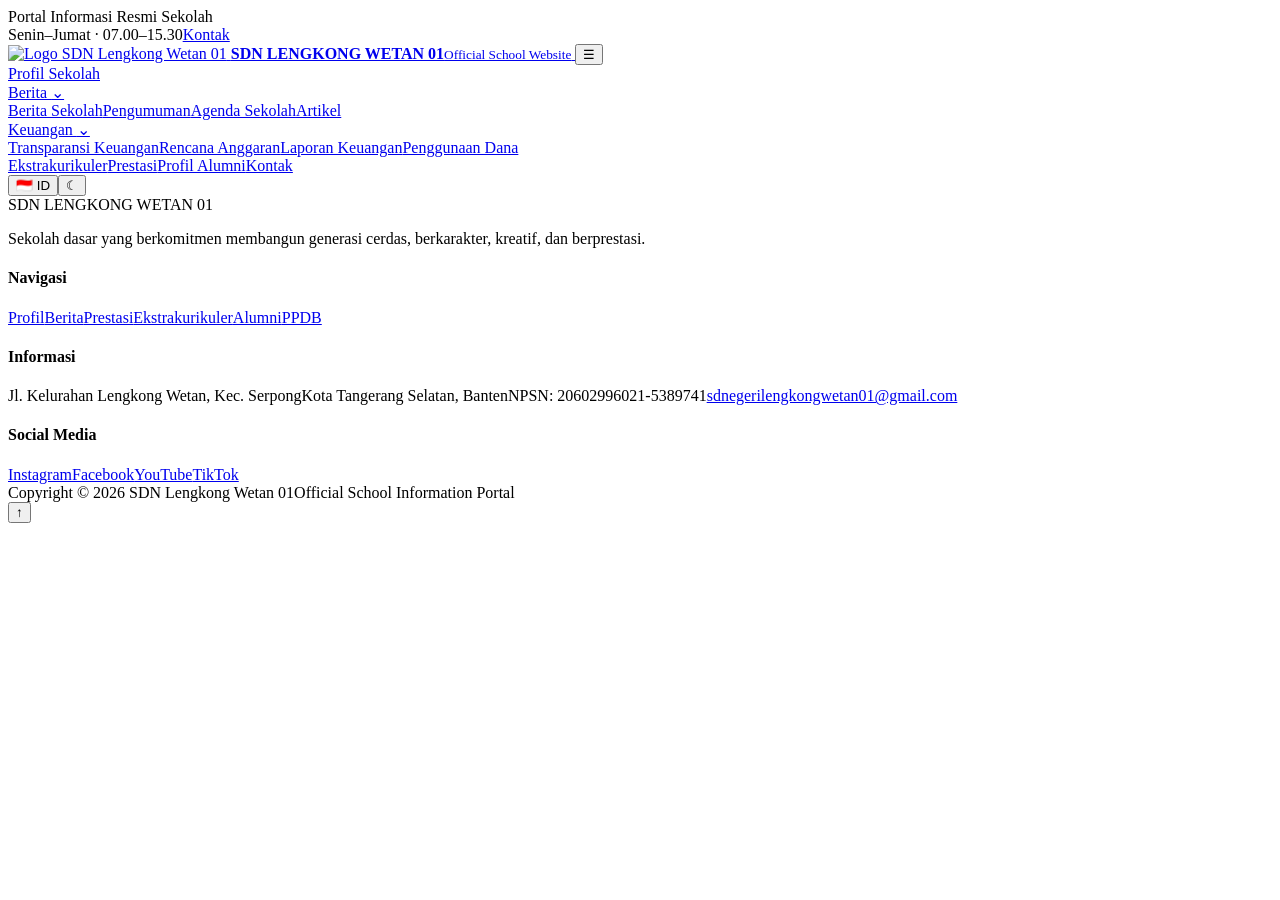
==== commit 00f58e01: "Update print statement from 'Hello' to 'Goodbye'" ====
--- a/index.html
+++ b/index.html
@@ -1,681 +1,55 @@
 <!doctype html>
 <html lang="id">
 <head>
-  <script>
-    window["__codeletBootstrap__"] = JSON.parse('{"A":"A","B":"20260911-05-06910f9","C":{"Abril Fatface":"YACgEZbkUVE,0","Alfa Slab One":"YACgEYS9sJU,0","Anton":"YACgEcYqQ-A,0","Archivo":"YAHO2-t-jNE,0","Arial":"YAGyDvJ_4Ts,0","Bebas Neue":"YACgESME5ew,0","Bricolage Grotesque":"YAFyMcdwzpc,0","Canva Sans":"YAFLd8sKbwc,2","Caveat":"YALBs2ploWQ,0","Comic Sans MS":"YAHO2VMiyZo,0","Cormorant Garamond":"YAFdJhX-538,0","Courier New":"YAGzXiGs0_8,0","DM Sans":"YAD1aU3sLnI,0","DM Serif Display":"YAD1aYG82rc,0","Forum":"YACgEcnnqB4,0","Fraunces":"YAEul-FRQw4,0","Georgia":"YAGzXkO0pEM,0","Helvetica Neue":"YAFcf6CtJfI,0","Impact":"YAFcfnjI7Vk,0","Inter":"YAFdJvSyp_k,3","Iowan Old Style":"YAGNIFa8j9o,0","Jacques Francois":"YAHO2a5g66Q,0","JetBrains Mono":"YAFdJksXcAk,0","Libre Baskerville":"YACgEUFdPdA,0","Manrope":"YAHO2b2feC4,0","Merriweather":"YACgEXvHxxs,0","Montserrat":"YADLjI9qxTA,0","Nunito":"YACgEX8C5Gg,0","Oleo Script":"YACgEQQ14jI,0","Phantom Sans":"YAHO2E8Pb88,0","Playfair Display":"YACgEYmuCJE,0","Poppins":"YAFdJjbTu24,1","Press Start 2P":"YAFyGr-8pmQ,0","Quicksand":"YADWjpfPmdk,0","Raleway":"YACgEVg3xZg,0","Segoe UI":"YAHNdRD1Klw,0","Source Sans 3":"YAG4lO1Mj10,0","Spectral":"YAHO2rVUHIM,0","Times New Roman":"YAGzXW3gftg,0","Times":"YAGzXW3gftg,0","Ubuntu":"YACgERDU--Q,0","Work Sans":"YAGXhLOKv44,0","Yellowtail":"YACgEYG4kG4,0","ui-monospace":"YADlN8CFZ8Q,0","ui-sans-serif":"YACkoN-xg4g,0"}}');
-  </script>
-  
-  <meta charset="UTF-8">
-  <meta name="viewport" content="width=device-width, initial-scale=1.0">
-  <title>SD NEGERI LENGKONG WETAN 1</title>
-  
-  <!-- External Scripts & Fonts -->
-  <script src="https://cdn.tailwindcss.com/3.4.17"></script>
-  <script src="https://cdn.jsdelivr.net/npm/lucide@0.577.0/dist/umd/lucide.min.js"></script>
-  <link href="https://fonts.googleapis.com/css2?family=DM+Sans:wght@400;500;600;700&amp;family=Fraunces:opsz,wght@9..144,700&amp;display=swap" rel="stylesheet">
-  
-  <style>
-    :root {
-      --navy: #123047;
-      --ink: #173548;
-      --cream: #fffaf0;
-      --sun: #fbbf24;
-      --mint: #dff5e6;
-      --coral: #f97563;
-      --sky: #dceefa;
-    }
-    * { box-sizing: border-box; }
-    html { scroll-behavior: smooth; }
-    body { margin: 0; font-family: "DM Sans", sans-serif; color: var(--ink); background: var(--cream); overflow-x: hidden; padding-top: 76px; }
-    h1, h2, h3 { font-family: "Fraunces", serif; }
-    .page-shell { width: 100%; overflow: hidden; }
-    .soft-card { border: 1px solid rgba(18,48,71,.09); box-shadow: 0 10px 25px rgba(18,48,71,.06); transition: all 0.3s ease; }
-    .nav-link { position: relative; }
-    .nav-link:after { content: ""; position: absolute; left: 0; bottom: -5px; width: 0; height: 2px; background: var(--coral); transition: width .2s ease; }
-    .nav-link:hover:after, .nav-link:focus:after { width: 100%; }
-    .filter-btn[aria-pressed="true"] { background: var(--navy); color: #fff; box-shadow: 0 4px 12px rgba(18,48,71,.2); }
-    
-    /* Tombol filter khusus untuk section program (latar belakang gelap) */
-    #program .filter-btn[aria-pressed="true"] { background: var(--sun); color: #123047; }
-
-    .program-card, .gallery-card, .news-card { transition: transform .25s ease, box-shadow .25s ease; }
-    .program-card:hover, .gallery-card:hover, .news-card:hover { transform: translateY(-4px); box-shadow: 0 15px 30px rgba(18,48,71,.12); }
-    
-    /* Smooth Animation untuk Filter Galeri & Program */
-    .gallery-item, .program-card, .news-card {
-      transition: all 0.4s cubic-bezier(0.4, 0, 0.2, 1);
-      opacity: 1;
-      transform: scale(1);
-    }
-    .gallery-item.hide, .program-card.hide, .news-card.hide {
-      opacity: 0;
-      transform: scale(0.95);
-      pointer-events: none;
-      position: absolute !important;
-      visibility: hidden;
-      width: 0 !important;
-      height: 0 !important;
-      overflow: hidden;
-      margin: 0 !important;
-      padding: 0 !important;
-      border: 0 !important;
-    }
-    .program-filter-btn, .gallery-filter-btn {
-      transition: all 0.3s cubic-bezier(0.4, 0, 0.2, 1);
-    }
-    .program-filter-btn:hover, .gallery-filter-btn:hover {
-      transform: translateY(-2px);
-    }
-    .program-filter-btn:active, .gallery-filter-btn:active {
-      transform: translateY(0);
-    }
-    .modal-backdrop { background: rgba(18,48,71,.75); backdrop-filter: blur(6px); }
-    .is-hidden { display: none !important; }
-    
-    .faq-answer { max-height: 0; overflow: hidden; transition: max-height 0.3s ease-out, padding 0.3s ease; padding-top: 0; padding-bottom: 0; }
-    .faq-item.open .faq-answer { max-height: 200px; padding-bottom: 1.25rem; }
-    .faq-item.open .faq-icon { transform: rotate(45deg); }
-    .faq-icon { transition: transform .2s ease; }
-    
-    :focus-visible { outline: 3px solid var(--coral); outline-offset: 3px; }
-
-    /* Mobile Nav Drawer Styling */
-    #mobile-nav {
-      transition: max-height 0.35s cubic-bezier(0.4, 0, 0.2, 1), opacity 0.25s ease-in-out;
-      max-height: 0;
-      opacity: 0;
-      overflow: hidden;
-    }
-    #mobile-nav.open {
-      max-height: 400px;
-      opacity: 1;
-    }
-
-    /* Styling tombol filter galeri saat aktif */
-    #galeri .filter-btn[aria-pressed="true"] {
-      background: var(--navy);
-      color: #fff;
-      border-color: var(--navy);
-      box-shadow: 0 4px 12px rgba(18,48,71,0.2);
-    }
-
-    @media(max-width: 767px) {
-      .desktop-nav { display: none; }
-    }
-    @media(min-width: 768px) {
-      #mobile-nav { display: none !important; }
-    }
-  </style>
+  <meta charset="utf-8">
+  <meta name="viewport" content="width=device-width, initial-scale=1">
+  <link rel="icon" type="image/png" href="assets/logo-school2.png">
+  <meta name="description" content="Website profil sekolah resmi — informasi, berita, agenda, prestasi, alumni, PPDB, dan layanan sekolah.">
+  <title>SDN Lengkong Wetan 01 — Official School Website</title>
+  <link rel="preconnect" href="https://fonts.googleapis.com">
+  <link rel="preconnect" href="https://fonts.gstatic.com" crossorigin>
+  <link href="https://fonts.googleapis.com/css2?family=Inter:wght@400;500;600;700;800&family=Playfair+Display:wght@600;700&display=swap" rel="stylesheet">
+  <link rel="stylesheet" href="styles.css">
 </head>
-<body data-template-id="__page-root" style="background: rgb(255, 250, 240);">
-  <div class="page-shell w-full">
-    
-    <!-- HEADER -->
-    <header data-template-id="site-header" class="canva-header fixed top-0 left-0 right-0 z-50 border-b border-slate-200/80 bg-[#fffaf0]/95 backdrop-blur-md shadow-xs">
-      <div class="mx-auto flex max-w-7xl items-center justify-between px-4 sm:px-6 py-3 sm:py-4">
-        <a href="#beranda" class="flex items-center gap-3 no-underline text-[#123047] group" aria-label="Beranda SD NEGERI LENGKONG WETAN 1">
-          <span class="flex h-10 w-10 sm:h-12 sm:w-12 items-center justify-center overflow-hidden shrink-0 rounded-xl bg-white shadow-xs p-1">
-            <img src="LOGO/Logo Sekolah Dasar (Logo SD).jpg" alt="Logo SD" class="h-full w-full object-contain scale-110 group-hover:scale-100 transition-transform">
-          </span>
-          <div>
-            <strong data-template-id="school-name" class="canva-text block text-xs sm:text-sm md:text-base font-bold leading-tight" style="color: rgb(18, 48, 71); font-weight: 700;">SD NEGERI LENGKONG WETAN 1</strong>
-            <span data-template-id="school-tagline" class="canva-text block text-[10px] sm:text-xs text-slate-500 font-medium">Belajar tumbuh dengan gembira</span>
-          </div>
-        </a>
-        <nav class="desktop-nav hidden md:flex items-center gap-6 text-sm font-semibold" aria-label="Navigasi utama">
-          <a class="nav-link text-[#123047] hover:text-[#f97563]" href="#beranda">Beranda</a>
-          <a class="nav-link text-[#123047] hover:text-[#f97563]" href="#profil">Profil</a>
-          <a class="nav-link text-[#123047] hover:text-[#f97563]" href="#program">Program</a>
-          <a class="nav-link text-[#123047] hover:text-[#f97563]" href="#berita">Berita</a>
-          <a class="nav-link text-[#123047] hover:text-[#f97563]" href="#agenda">Agenda</a>
-          <a class="nav-link text-[#123047] hover:text-[#f97563]" href="#galeri">Galeri</a>
-          <a class="nav-link text-[#123047] hover:text-[#f97563]" href="#kontak">Kontak</a>
-        </nav>
-        <button id="menu-button" type="button" class="rounded-xl p-2.5 text-[#123047] bg-slate-100/80 md:hidden focus:outline-none hover:bg-slate-200 transition-colors" aria-label="Buka menu" aria-expanded="false">
-          <i data-lucide="menu" class="h-6 w-6"></i>
-        </button>
-      </div>
-      
-      <!-- Mobile Navigation Drawer -->
-      <nav id="mobile-nav" class="flex flex-col gap-2 border-t border-slate-200 px-6 py-4 font-semibold bg-[#fffaf0] md:hidden shadow-lg" aria-label="Navigasi seluler">
-        <a href="#beranda" class="mobile-nav-link py-2 border-b border-slate-100 text-[#123047]">Beranda</a>
-        <a href="#profil" class="mobile-nav-link py-2 border-b border-slate-100 text-[#123047]">Profil</a>
-        <a href="#program" class="mobile-nav-link py-2 border-b border-slate-100 text-[#123047]">Program</a>
-        <a href="#berita" class="mobile-nav-link py-2 border-b border-slate-100 text-[#123047]">Berita</a>
-        <a href="#agenda" class="mobile-nav-link py-2 border-b border-slate-100 text-[#123047]">Agenda</a>
-        <a href="#galeri" class="mobile-nav-link py-2 border-b border-slate-100 text-[#123047]">Galeri</a>
-        <a href="#kontak" class="mobile-nav-link py-2 text-[#123047]">Kontak</a>
-      </nav>
-    </header>
-
-    <main>
-      <!-- HERO SECTION -->
-      <section id="beranda" class="relative mx-auto max-w-7xl px-4 sm:px-6 py-10 sm:py-16 md:py-24">
-        <div class="grid items-center gap-10 lg:grid-cols-[1.1fr_.9fr]">
-          <div class="text-center lg:text-left">
-            <p data-template-id="hero-eyebrow" class="canva-tag mb-4 inline-block rounded-full px-4 py-1.5 text-xs sm:text-sm font-bold shadow-2xs" style="background: rgb(223, 245, 230); color: rgb(25, 135, 84);">Pendidikan yang hangat dan bermakna</p>
-            <h1 data-template-id="hero-title" class="canva-text mx-auto lg:mx-0 max-w-2xl text-3xl sm:text-4xl md:text-5xl lg:text-6xl font-bold leading-[1.15]" style="color: rgb(18, 48, 71);">Membangun Generasi Cerdas, Kreatif, dan Berkarakter</h1>
-            <p data-template-id="hero-description" class="canva-text mx-auto lg:mx-0 mt-4 sm:mt-6 max-w-xl text-sm sm:text-base md:text-lg leading-relaxed text-slate-600">SD NEGERI LENGKONG WETAN 1 adalah ruang belajar yang aman, aktif, dan penuh rasa ingin tahu untuk setiap anak.</p>
-            <div class="mt-6 sm:mt-8 flex flex-wrap justify-center lg:justify-start gap-3">
-              <a data-template-id="hero-program-button" class="canva-link rounded-full bg-[#123047] text-white border-2 border-[#123047] px-6 py-3 text-sm sm:text-base font-bold no-underline transition-all hover:bg-[#1b4963] hover:shadow-lg text-center" href="#program">Lihat Program</a>
-            </div>
-            <div class="mt-8 sm:mt-10 flex items-center justify-center lg:justify-start gap-3 text-xs sm:text-sm font-medium text-slate-600">
-              <span class="grid h-8 w-8 shrink-0 place-items-center rounded-full bg-[#dff5e6] text-[#198754]"><i data-lucide="shield-check" class="h-4 w-4"></i></span>
-              <span data-template-id="hero-trust-text" class="canva-text">Lingkungan belajar inklusif dan didampingi guru terpercaya.</span>
-            </div>
-          </div>
-          <div class="hero-art relative px-2 sm:px-0">
-            <div class="absolute -right-2 sm:-right-6 -top-4 sm:-top-6 h-24 w-24 sm:h-32 sm:w-32 rounded-full bg-[#fbbf24]/50 blur-xl"></div>
-            <div class="absolute -bottom-4 -left-4 h-24 w-24 sm:h-28 sm:w-28 rounded-full bg-[#f97563]/20 blur-xl"></div>
-            <img data-template-id="hero-image" loading="lazy" class="canva-image relative h-[280px] sm:h-[360px] md:h-[420px] w-full rounded-[2rem] sm:rounded-[2.5rem] object-cover shadow-xl" src="https://images.pexels.com/photos/8363576/pexels-photo-8363576.jpeg" alt="Sekelompok anak dan guru menikmati sesi belajar yang menyenangkan di kelas">
-            <div data-template-id="hero-image-note" class="canva-banner absolute bottom-3 sm:bottom-5 left-3 sm:left-5 right-3 sm:right-auto sm:max-w-[260px] rounded-2xl p-3.5 sm:p-4 shadow-xl bg-white/95 backdrop-blur border border-slate-100">
-              <p data-template-id="hero-image-note-title" class="canva-text text-sm sm:text-base font-bold" style="color: rgb(18, 48, 71);">Belajar dengan rasa ingin tahu</p>
-              <p data-template-id="hero-image-note-text" class="canva-text mt-1 text-xs sm:text-sm text-slate-600">Setiap ide kecil anak dihargai dan dikembangkan.</p>
-            </div>
-          </div>
-        </div>
-      </section>
-
-      <!-- MENGAPA MEMILIH KAMI -->
-      <section class="bg-[#dceefa]/60 py-12 sm:py-20 border-y border-slate-200/50">
-        <div class="mx-auto max-w-7xl px-4 sm:px-6">
-          <div class="max-w-2xl text-center mx-auto lg:mx-0 lg:text-left">
-            <p data-template-id="strength-eyebrow" class="canva-text text-xs sm:text-sm font-bold uppercase tracking-widest text-[#198754]">Mengapa memilih kami</p>
-            <h2 data-template-id="strength-title" class="canva-text mt-2 text-2xl sm:text-3xl md:text-4xl font-bold" style="color: rgb(18, 48, 71);">Fondasi terbaik untuk langkah besar anak</h2>
-          </div>
-          <div class="mt-8 sm:mt-10 grid gap-5 sm:grid-cols-2 lg:grid-cols-4">
-            <article data-template-id="strength-card-1" class="canva-card soft-card rounded-3xl p-6 bg-white flex flex-col justify-between">
-              <div>
-                <div class="inline-flex p-3 rounded-2xl bg-amber-50 text-[#f97563] mb-4"><i data-lucide="sparkles" class="h-6 w-6"></i></div>
-                <h3 data-template-id="strength-card-1-title" class="canva-text text-lg sm:text-xl font-bold" style="color: rgb(18, 48, 71);">Kurikulum Aktif</h3>
-                <p data-template-id="strength-card-1-text" class="canva-text mt-2 text-sm sm:text-base leading-relaxed text-slate-600">Pembelajaran berbasis proyek, eksplorasi, dan pengalaman nyata.</p>
-              </div>
-            </article>
-            <article data-template-id="strength-card-2" class="canva-card soft-card rounded-3xl p-6 bg-white flex flex-col justify-between">
-              <div>
-                <div class="inline-flex p-3 rounded-2xl bg-emerald-50 text-[#198754] mb-4"><i data-lucide="users-round" class="h-6 w-6"></i></div>
-                <h3 data-template-id="strength-card-2-title" class="canva-text text-lg sm:text-xl font-bold" style="color: rgb(18, 48, 71);">Guru Berpengalaman</h3>
-                <p data-template-id="strength-card-2-text" class="canva-text mt-2 text-sm sm:text-base leading-relaxed text-slate-600">Pendamping yang sabar, inspiratif, dan memahami kebutuhan anak.</p>
-              </div>
-            </article>
-            <article data-template-id="strength-card-3" class="canva-card soft-card rounded-3xl p-6 bg-white flex flex-col justify-between">
-              <div>
-                <div class="inline-flex p-3 rounded-2xl bg-rose-50 text-[#f97563] mb-4"><i data-lucide="heart-handshake" class="h-6 w-6"></i></div>
-                <h3 data-template-id="strength-card-3-title" class="canva-text text-lg sm:text-xl font-bold" style="color: rgb(18, 48, 71);">Lingkungan Aman</h3>
-                <p data-template-id="strength-card-3-text" class="canva-text mt-2 text-sm sm:text-base leading-relaxed text-slate-600">Sekolah yang nyaman, suportif, dan menghargai setiap perbedaan.</p>
-              </div>
-            </article>
-            <article data-template-id="strength-card-4" class="canva-card soft-card rounded-3xl p-6 bg-white flex flex-col justify-between">
-              <div>
-                <div class="inline-flex p-3 rounded-2xl bg-amber-50 text-[#d89200] mb-4"><i data-lucide="trophy" class="h-6 w-6"></i></div>
-                <h3 data-template-id="strength-card-4-title" class="canva-text text-lg sm:text-xl font-bold" style="color: rgb(18, 48, 71);">Ekstrakurikuler</h3>
-                <p data-template-id="strength-card-4-text" class="canva-text mt-2 text-sm sm:text-base leading-relaxed text-slate-600">Pilihan kegiatan untuk menumbuhkan minat, bakat, dan percaya diri.</p>
-              </div>
-            </article>
-          </div>
-        </div>
-      </section>
-
-      <!-- PROFIL SEKOLAH -->
-      <section id="profil" class="mx-auto max-w-7xl px-4 sm:px-6 py-12 sm:py-20">
-        <div class="grid items-center gap-10 lg:grid-cols-2">
-          <div class="relative">
-            <img data-template-id="profile-image" loading="lazy" class="canva-image h-[280px] sm:h-[380px] md:h-[420px] w-full rounded-[2rem] sm:rounded-[2.5rem] object-cover shadow-xl" src="https://images.pexels.com/photos/8088232/pexels-photo-8088232.jpeg" alt="Guru ceria bersama sekelompok anak di ruang belajar">
-          </div>
-          <div>
-            <p data-template-id="profile-eyebrow" class="canva-text text-xs sm:text-sm font-bold uppercase tracking-widest text-[#f97563]">Profil sekolah</p>
-            <h2 data-template-id="profile-title" class="canva-text mt-2 text-2xl sm:text-3xl md:text-4xl font-bold" style="color: rgb(18, 48, 71);">Sekolah yang melihat setiap anak sebagai pribadi utuh</h2>
-            <p data-template-id="profile-text" class="canva-text mt-4 text-sm sm:text-base leading-relaxed text-slate-600">Kami memadukan akademik yang kuat, pembiasaan karakter positif, kreativitas, dan kebiasaan hidup sehat dalam pengalaman belajar yang menyenangkan.</p>
-            <div class="mt-8 grid grid-cols-2 gap-4">
-              <div data-template-id="stat-1" class="canva-card rounded-2xl p-4 sm:p-5 bg-[#dceefa]/70 border border-sky-100">
-                <strong data-template-id="stat-1-number" class="canva-text block text-2xl sm:text-3xl font-bold text-[#123047]">480+</strong>
-                <span data-template-id="stat-1-label" class="canva-text text-xs sm:text-sm text-slate-600 font-medium">Siswa aktif</span>
-              </div>
-              <div data-template-id="stat-2" class="canva-card rounded-2xl p-4 sm:p-5 bg-[#dff5e6]/70 border border-emerald-100">
-                <strong data-template-id="stat-2-number" class="canva-text block text-2xl sm:text-3xl font-bold text-[#123047]">36</strong>
-                <span data-template-id="stat-2-label" class="canva-text text-xs sm:text-sm text-slate-600 font-medium">Guru dan staf</span>
-              </div>
-              <div data-template-id="stat-3" class="canva-card rounded-2xl p-4 sm:p-5 bg-[#fff4d6]/70 border border-amber-100">
-                <strong data-template-id="stat-3-number" class="canva-text block text-2xl sm:text-3xl font-bold text-[#123047]">18</strong>
-                <span data-template-id="stat-3-label" class="canva-text text-xs sm:text-sm text-slate-600 font-medium">Ruang kelas</span>
-              </div>
-              <div data-template-id="stat-4" class="canva-card rounded-2xl p-4 sm:p-5 bg-[#fde3df]/70 border border-rose-100">
-                <strong data-template-id="stat-4-number" class="canva-text block text-2xl sm:text-3xl font-bold text-[#123047]">12</strong>
-                <span data-template-id="stat-4-label" class="canva-text text-xs sm:text-sm text-slate-600 font-medium">Tahun pengalaman</span>
-              </div>
-            </div>
-          </div>
-        </div>
-      </section>
-
-      <!-- PROGRAM UNGGULAN -->
-      <section id="program" class="bg-[#123047] py-14 sm:py-20 text-white">
-        <div class="mx-auto max-w-7xl px-4 sm:px-6">
-          <p data-template-id="program-eyebrow" class="canva-text text-xs sm:text-sm font-bold uppercase tracking-widest text-[#fbbf24]">Program unggulan</p>
-          <h2 data-template-id="program-title" class="canva-text mt-2 text-2xl sm:text-3xl md:text-4xl font-bold text-white">Ruang tumbuh untuk banyak potensi</h2>
-          
-          <!-- Bagian Tombol Filter Program -->
-          <div class="mt-6 sm:mt-8 flex flex-wrap gap-2 overflow-x-auto pb-2 scrollbar-none" role="group" aria-label="Filter program">
-            <button class="filter-btn program-filter-btn rounded-full bg-white/15 px-4 py-2 text-xs sm:text-sm font-semibold transition-all shrink-0 hover:bg-white/25 active:scale-95" aria-pressed="true" data-filter="program" data-value="semua">Semua</button>
-            <button class="filter-btn program-filter-btn rounded-full bg-white/15 px-4 py-2 text-xs sm:text-sm font-semibold transition-all shrink-0 hover:bg-white/25 active:scale-95" aria-pressed="false" data-filter="program" data-value="akademik">Akademik</button>
-            <button class="filter-btn program-filter-btn rounded-full bg-white/15 px-4 py-2 text-xs sm:text-sm font-semibold transition-all shrink-0 hover:bg-white/25 active:scale-95" aria-pressed="false" data-filter="program" data-value="karakter">Karakter</button>
-            <button class="filter-btn program-filter-btn rounded-full bg-white/15 px-4 py-2 text-xs sm:text-sm font-semibold transition-all shrink-0 hover:bg-white/25 active:scale-95" aria-pressed="false" data-filter="program" data-value="seni">Seni</button>
-            <button class="filter-btn program-filter-btn rounded-full bg-white/15 px-4 py-2 text-xs sm:text-sm font-semibold transition-all shrink-0 hover:bg-white/25 active:scale-95" aria-pressed="false" data-filter="program" data-value="olahraga">Olahraga</button>
-            <button class="filter-btn program-filter-btn rounded-full bg-white/15 px-4 py-2 text-xs sm:text-sm font-semibold transition-all shrink-0 hover:bg-white/25 active:scale-95" aria-pressed="false" data-filter="program" data-value="teknologi">Teknologi</button>
-          </div>
-
-          <div id="program-list" class="mt-6 sm:mt-8 grid gap-5 md:grid-cols-2 lg:grid-cols-3">
-            <article data-category="akademik" class="program-card canva-card rounded-3xl p-6 bg-[#1b4963] border border-white/5 flex flex-col justify-between">
-              <div>
-                <i data-lucide="book-marked" class="text-[#fbbf24] h-7 w-7 mb-4"></i>
-                <h3 class="canva-text text-lg sm:text-xl font-bold text-white">Literasi &amp; Numerasi</h3>
-                <p class="canva-text mt-2 text-sm sm:text-base leading-relaxed text-[#dceefa]/80">Kelas aktif untuk membangun dasar berpikir, membaca, dan memecahkan masalah.</p>
-              </div>
-            </article>
-            <article data-category="karakter" class="program-card canva-card rounded-3xl p-6 bg-[#1b4963] border border-white/5 flex flex-col justify-between">
-              <div>
-                <i data-lucide="heart" class="text-[#f97563] h-7 w-7 mb-4"></i>
-                <h3 class="canva-text text-lg sm:text-xl font-bold text-white">Karakter Cendekia</h3>
-                <p class="canva-text mt-2 text-sm sm:text-base leading-relaxed text-[#dceefa]/80">Pembiasaan empati, tanggung jawab, gotong royong, dan disiplin positif.</p>
-              </div>
-            </article>
-            <article data-category="seni" class="program-card canva-card rounded-3xl p-6 bg-[#1b4963] border border-white/5 flex flex-col justify-between">
-              <div>
-                <i data-lucide="palette" class="text-[#fbbf24] h-7 w-7 mb-4"></i>
-                <h3 class="canva-text text-lg sm:text-xl font-bold text-white">Studio Kreatif</h3>
-                <p class="canva-text mt-2 text-sm sm:text-base leading-relaxed text-[#dceefa]/80">Seni rupa, musik, dan pertunjukan untuk menyuarakan ide anak.</p>
-              </div>
-            </article>
-            <article data-category="olahraga" class="program-card canva-card rounded-3xl p-6 bg-[#1b4963] border border-white/5 flex flex-col justify-between">
-              <div>
-                <i data-lucide="medal" class="text-[#dff5e6] h-7 w-7 mb-4"></i>
-                <h3 class="canva-text text-lg sm:text-xl font-bold text-white">Klub Sehat &amp; Sportif</h3>
-                <p class="canva-text mt-2 text-sm sm:text-base leading-relaxed text-[#dceefa]/80">Olahraga terarah untuk membangun ketahanan, kerja tim, dan sportivitas.</p>
-              </div>
-            </article>
-            <article data-category="teknologi" class="program-card canva-card rounded-3xl p-6 bg-[#1b4963] border border-white/5 flex flex-col justify-between">
-              <div>
-                <i data-lucide="monitor-cog" class="text-[#fbbf24] h-7 w-7 mb-4"></i>
-                <h3 class="canva-text text-lg sm:text-xl font-bold text-white">Lab Digital</h3>
-                <p class="canva-text mt-2 text-sm sm:text-base leading-relaxed text-[#dceefa]/80">Pengenalan teknologi, logika komputasi, dan kreasi digital yang aman.</p>
-              </div>
-            </article>
-          </div>
-          <p id="program-empty" class="canva-text is-hidden mt-6 rounded-2xl bg-white/10 p-5 text-white text-center">Belum ada program dalam kategori ini.</p>
-        </div>
-      </section>
-
-      <!-- BERITA & PENGUMUMAN -->
-      <section id="berita" class="mx-auto max-w-7xl px-4 sm:px-6 py-14 sm:py-20">
-        <p class="canva-text text-xs sm:text-sm font-bold uppercase tracking-widest text-[#f97563]">Kabar sekolah</p>
-        <h2 class="canva-text mt-2 text-2xl sm:text-3xl md:text-4xl font-bold" style="color: rgb(18, 48, 71);">Berita &amp; pengumuman terbaru</h2>
-        
-        <div class="mt-6 sm:mt-8 grid gap-4 md:grid-cols-3 items-center">
-          <div class="md:col-span-2">
-            <label for="news-search" class="canva-text block text-xs font-bold uppercase tracking-wider text-slate-700 mb-1">Cari berita</label>
-            <input id="news-search" class="canva-input w-full rounded-2xl border border-slate-300 bg-white px-4 py-3 text-sm focus:ring-2 focus:ring-[#f97563] shadow-2xs" type="search" placeholder="Cari berdasarkan kata kunci…">
-          </div>
-          <div>
-            <span class="block text-xs font-bold uppercase tracking-wider text-slate-700 mb-1">Kategori</span>
-            <div class="flex flex-wrap gap-2">
-              <button class="filter-btn rounded-xl border border-slate-300 px-4 py-2.5 text-xs sm:text-sm font-bold shrink-0 bg-white" aria-pressed="true" data-filter="news" data-value="semua">Semua</button>
-              <button class="filter-btn rounded-xl border border-slate-300 px-4 py-2.5 text-xs sm:text-sm font-bold shrink-0 bg-white" aria-pressed="false" data-filter="news" data-value="berita">Berita</button>
-              <button class="filter-btn rounded-xl border border-slate-300 px-4 py-2.5 text-xs sm:text-sm font-bold shrink-0 bg-white" aria-pressed="false" data-filter="news" data-value="pengumuman">Pengumuman</button>
-            </div>
-          </div>
-        </div>
-
-        <div id="news-list" class="mt-6 sm:mt-8 grid gap-5 md:grid-cols-3">
-          <article data-category="berita" data-search="festival sains siswa" class="news-card canva-card soft-card rounded-3xl p-6 bg-white flex flex-col justify-between">
-            <div>
-              <span class="inline-block px-3 py-1 text-xs font-semibold text-blue-600 bg-blue-50 rounded-full mb-3">Berita</span>
-              <h3 class="font-bold text-lg text-[#123047] mb-2">Festival Sains Anak 2026</h3>
-              <p class="text-sm text-slate-600 mb-4">Siswa kelas 4–6 menampilkan eksperimen sederhana yang penuh rasa ingin tahu.</p>
-            </div>
-            <div>
-              <div class="bg-[#fffaf0] p-3 rounded-xl text-xs text-slate-700 border border-amber-100 line-clamp-2">
-                Festival akan berlangsung di aula sekolah dan terbuka untuk umum.
-              </div>
-            </div>
-          </article>
-          <article data-category="pengumuman" data-search="penerimaan siswa baru pendaftaran" class="news-card canva-card soft-card rounded-3xl p-6 bg-white flex flex-col justify-between">
-            <div>
-              <span class="inline-block px-3 py-1 text-xs font-semibold text-amber-700 bg-amber-50 rounded-full mb-3">Pengumuman</span>
-              <h3 class="font-bold text-lg text-[#123047] mb-2">Penerimaan Siswa Baru Dibuka</h3>
-              <p class="text-sm text-slate-600 mb-4">Pendaftaran tahun ajaran baru dapat dilakukan melalui formulir online sekolah.</p>
-            </div>
-            <div>
-              <div class="bg-[#fffaf0] p-3 rounded-xl text-xs text-slate-700 border border-amber-100 line-clamp-2">
-                Silakan siapkan data orang tua/wali dan calon siswa dengan lengkap.
-              </div>
-            </div>
-          </article>
-          <article data-category="berita" data-search="kelas hijau kebun sekolah" class="news-card canva-card soft-card rounded-3xl p-6 bg-white flex flex-col justify-between">
-            <div>
-              <span class="inline-block px-3 py-1 text-xs font-semibold text-emerald-600 bg-emerald-50 rounded-full mb-3">Berita</span>
-              <h3 class="font-bold text-lg text-[#123047] mb-2">Kelas Hijau di Kebun Sekolah</h3>
-              <p class="text-sm text-slate-600 mb-4">Anak-anak belajar merawat tanaman sekaligus memahami siklus hidup makhluk hidup.</p>
-            </div>
-            <div>
-              <div class="bg-[#fffaf0] p-3 rounded-xl text-xs text-slate-700 border border-amber-100 line-clamp-2">
-                Kegiatan kebun menjadi bagian dari program pelestarian lingkungan sekolah.
-              </div>
-            </div>
-          </article>
-        </div>
-        <p id="news-empty" class="canva-text is-hidden mt-6 rounded-2xl bg-[#dceefa] p-5 text-[#245b7e] text-center font-medium">Berita yang Anda cari belum tersedia.</p>
-      </section>
-
-      <!-- AGENDA SEKOLAH -->
-      <section id="agenda" class="bg-[#dff5e6]/50 py-14 sm:py-20 border-y border-emerald-100">
-        <div class="mx-auto max-w-7xl px-4 sm:px-6">
-          <div class="flex flex-col md:flex-row md:items-end justify-between gap-4">
-            <div>
-              <p class="canva-text text-xs sm:text-sm font-bold uppercase tracking-widest text-[#198754]">Agenda sekolah</p>
-              <h2 class="canva-text mt-2 text-2xl sm:text-3xl md:text-4xl font-bold" style="color: rgb(18, 48, 71);">Mari bertemu di kegiatan berikutnya</h2>
-            </div>
-            <div>
-              <label for="agenda-filter" class="canva-text block text-xs font-bold uppercase tracking-wider text-slate-700 mb-1">Filter bulan</label>
-              <select id="agenda-filter" class="rounded-xl border border-slate-300 bg-white px-4 py-2.5 text-sm focus:ring-2 focus:ring-[#198754] shadow-2xs">
-                <option value="semua">Semua bulan</option>
-                <option value="september">September</option>
-                <option value="oktober">Oktober</option>
-              </select>
-            </div>
-          </div>
-          <div id="agenda-list" class="mt-6 sm:mt-8 grid gap-5 md:grid-cols-3">
-            <article data-month="september" class="canva-card rounded-3xl bg-white p-6 shadow-xs border border-emerald-50">
-              <p class="canva-text text-xs sm:text-sm font-bold text-[#f97563]">18 September 2026</p>
-              <h3 class="canva-text mt-2 text-lg sm:text-xl font-bold" style="color: rgb(18, 48, 71);">Hari Orang Tua di Kelas</h3>
-              <p class="canva-text mt-2 text-sm sm:text-base text-slate-600">Sesi berbagi proses belajar dan karya siswa bersama wali kelas.</p>
-            </article>
-            <article data-month="september" class="canva-card rounded-3xl bg-white p-6 shadow-xs border border-emerald-50">
-              <p class="canva-text text-xs sm:text-sm font-bold text-[#f97563]">26 September 2026</p>
-              <h3 class="canva-text mt-2 text-lg sm:text-xl font-bold" style="color: rgb(18, 48, 71);">Pekan Literasi</h3>
-              <p class="canva-text mt-2 text-sm sm:text-base text-slate-600">Mendongeng, tukar buku, dan pojok baca keluarga.</p>
-            </article>
-            <article data-month="oktober" class="canva-card rounded-3xl bg-white p-6 shadow-xs border border-emerald-50">
-              <p class="canva-text text-xs sm:text-sm font-bold text-[#f97563]">10 Oktober 2026</p>
-              <h3 class="canva-text mt-2 text-lg sm:text-xl font-bold" style="color: rgb(18, 48, 71);">Olimpiade Mini</h3>
-              <p class="canva-text mt-2 text-sm sm:text-base text-slate-600">Kegiatan olahraga dan permainan tim yang ceria.</p>
-            </article>
-          </div>
-          <p id="agenda-empty" class="canva-text is-hidden mt-6 rounded-2xl bg-white p-5 text-slate-600 text-center font-medium">Belum ada agenda pada bulan yang dipilih.</p>
-        </div>
-      </section>
-
-      <!-- GALERI KEGIATAN -->
-      <section id="galeri" class="bg-[#fff4d6]/60 py-14 sm:py-20">
-        <div class="mx-auto max-w-7xl px-4 sm:px-6">
-          <p class="canva-text text-xs sm:text-sm font-bold uppercase tracking-widest text-[#f97563]">Galeri kegiatan</p>
-          <h2 class="canva-text mt-2 text-2xl sm:text-3xl md:text-4xl font-bold" style="color: rgb(18, 48, 71);">Cerita ceria dari keseharian kami</h2>
-          
-          <!-- Tombol Filter Galeri (Disamakan & Smooth) -->
-          <div class="mt-6 sm:mt-8 flex flex-wrap items-center gap-2 overflow-x-auto pb-2 scrollbar-none" role="group" aria-label="Filter galeri">
-            <button class="filter-btn gallery-filter-btn rounded-full border border-amber-300 bg-white px-4 py-2 text-xs sm:text-sm font-bold transition-all shrink-0 shadow-2xs hover:bg-slate-50 active:scale-95" aria-pressed="true" data-filter="gallery" data-value="semua">Semua</button>
-            <button class="filter-btn gallery-filter-btn rounded-full border border-amber-300 bg-white px-4 py-2 text-xs sm:text-sm font-bold transition-all shrink-0 shadow-2xs hover:bg-slate-50 active:scale-95" aria-pressed="false" data-filter="gallery" data-value="belajar">Belajar</button>
-            <button class="filter-btn gallery-filter-btn rounded-full border border-amber-300 bg-white px-4 py-2 text-xs sm:text-sm font-bold transition-all shrink-0 shadow-2xs hover:bg-slate-50 active:scale-95" aria-pressed="false" data-filter="gallery" data-value="seni">Seni</button>
-            <button class="filter-btn gallery-filter-btn rounded-full border border-amber-300 bg-white px-4 py-2 text-xs sm:text-sm font-bold transition-all shrink-0 shadow-2xs hover:bg-slate-50 active:scale-95" aria-pressed="false" data-filter="gallery" data-value="olahraga">Olahraga</button>
-            <button class="filter-btn gallery-filter-btn rounded-full border border-amber-300 bg-white px-4 py-2 text-xs sm:text-sm font-bold transition-all shrink-0 shadow-2xs hover:bg-slate-50 active:scale-95" aria-pressed="false" data-filter="gallery" data-value="teknologi">Teknologi</button>
-          </div>
-
-          <div id="gallery-list" class="mt-6 sm:mt-8 grid grid-cols-1 sm:grid-cols-2 lg:grid-cols-3 gap-5">
-            <button data-category="belajar" class="gallery-item gallery-card overflow-hidden rounded-3xl text-left shadow-xs bg-white border border-amber-100 flex flex-col" data-lightbox="0" data-img="https://images.pexels.com/photos/8926832/pexels-photo-8926832.jpeg" data-caption="Eksperimen sains">
-              <img loading="lazy" class="h-52 w-full object-cover" src="https://images.pexels.com/photos/8926832/pexels-photo-8926832.jpeg" alt="Eksperimen sains">
-              <span class="block p-4 text-sm sm:text-base font-bold" style="color: rgb(18, 48, 71);">Eksperimen sains</span>
-            </button>
-            <button data-category="seni" class="gallery-item gallery-card overflow-hidden rounded-3xl text-left shadow-xs bg-white border border-amber-100 flex flex-col" data-lightbox="1" data-img="https://images.pexels.com/photos/8467277/pexels-photo-8467277.jpeg" data-caption="Kelas seni">
-              <img loading="lazy" class="h-52 w-full object-cover" src="https://images.pexels.com/photos/8467277/pexels-photo-8467277.jpeg" alt="Kelas seni">
-              <span class="block p-4 text-sm sm:text-base font-bold" style="color: rgb(18, 48, 71);">Kelas seni</span>
-            </button>
-            <button data-category="olahraga" class="gallery-item gallery-card overflow-hidden rounded-3xl text-left shadow-xs bg-white border border-amber-100 flex flex-col" data-lightbox="2" data-img="https://images.pexels.com/photos/8927014/pexels-photo-8927014.jpeg" data-caption="Bermain bersama">
-              <img loading="lazy" class="h-52 w-full object-cover" src="https://images.pexels.com/photos/8927014/pexels-photo-8927014.jpeg" alt="Bermain bersama">
-              <span class="block p-4 text-sm sm:text-base font-bold" style="color: rgb(18, 48, 71);">Bermain bersama</span>
-            </button>
-            <button data-category="teknologi" class="gallery-item gallery-card overflow-hidden rounded-3xl text-left shadow-xs bg-white border border-amber-100 flex flex-col" data-lightbox="3" data-img="https://images.pexels.com/photos/5621938/pexels-photo-5621938.jpeg" data-caption="Lab digital">
-              <img loading="lazy" class="h-52 w-full object-cover" src="https://images.pexels.com/photos/5621938/pexels-photo-5621938.jpeg" alt="Lab digital">
-              <span class="block p-4 text-sm sm:text-base font-bold" style="color: rgb(18, 48, 71);">Lab digital</span>
-            </button>
-            <button data-category="belajar" class="gallery-item gallery-card overflow-hidden rounded-3xl text-left shadow-xs bg-white border border-amber-100 flex flex-col" data-lightbox="4" data-img="https://images.pexels.com/photos/5427830/pexels-photo-5427830.jpeg" data-caption="Belajar aktif">
-              <img loading="lazy" class="h-52 w-full object-cover" src="https://images.pexels.com/photos/5427830/pexels-photo-5427830.jpeg" alt="Belajar aktif">
-              <span class="block p-4 text-sm sm:text-base font-bold" style="color: rgb(18, 48, 71);">Belajar aktif</span>
-            </button>
-            <button data-category="komunitas" class="gallery-item gallery-card overflow-hidden rounded-3xl text-left shadow-xs bg-white border border-amber-100 flex flex-col" data-lightbox="5" data-img="https://images.pexels.com/photos/16850895/pexels-photo-16850895.jpeg" data-caption="Merawat kebun sekolah">
-              <img loading="lazy" class="h-52 w-full object-cover" src="https://images.pexels.com/photos/16850895/pexels-photo-16850895.jpeg" alt="Merawat kebun sekolah">
-              <span class="block p-4 text-sm sm:text-base font-bold" style="color: rgb(18, 48, 71);">Merawat kebun sekolah</span>
-            </button>
-          </div>
-          <p id="gallery-empty" class="canva-text is-hidden mt-6 rounded-2xl bg-white p-5 text-slate-600 text-center font-medium">Belum ada foto untuk kategori ini.</p>
-        </div>
-      </section>
-
-      <!-- FAQ -->
-      <section class="mx-auto max-w-4xl px-4 sm:px-6 py-14 sm:py-20">
-        <p class="canva-text text-center text-xs sm:text-sm font-bold uppercase tracking-widest text-[#f97563]">Pertanyaan umum</p>
-        <h2 class="canva-text mt-2 text-center text-2xl sm:text-3xl md:text-4xl font-bold" style="color: rgb(18, 48, 71);">Hal yang sering ditanyakan orang tua</h2>
-        <div class="mt-8 sm:mt-10 space-y-4">
-          <article class="faq-item canva-panel rounded-2xl border border-slate-200 bg-white shadow-2xs overflow-hidden">
-            <button class="flex w-full items-center justify-between p-5 text-left text-sm sm:text-base font-bold transition-colors hover:bg-slate-50" data-faq style="color: rgb(18, 48, 71);">
-              <span>Bagaimana proses pendaftaran siswa baru?</span>
-              <i data-lucide="plus" class="faq-icon text-[#f97563] shrink-0 h-5 w-5"></i>
-            </button>
-            <div class="faq-answer canva-text px-5 text-sm sm:text-base leading-relaxed text-slate-600">
-              Isi formulir pendaftaran, lalu tim sekolah akan menghubungi Anda untuk verifikasi data dan jadwal kunjungan.
-            </div>
-          </article>
-          <article class="faq-item canva-panel rounded-2xl border border-slate-200 bg-white shadow-2xs overflow-hidden">
-            <button class="flex w-full items-center justify-between p-5 text-left text-sm sm:text-base font-bold transition-colors hover:bg-slate-50" data-faq style="color: rgb(18, 48, 71);">
-              <span>Pukul berapa jam belajar dimulai?</span>
-              <i data-lucide="plus" class="faq-icon text-[#f97563] shrink-0 h-5 w-5"></i>
-            </button>
-            <div class="faq-answer canva-text px-5 text-sm sm:text-base leading-relaxed text-slate-600">
-              Contoh jam belajar adalah Senin–Jumat, pukul 07.30–13.30. Silakan sesuaikan dengan kebijakan sekolah.
-            </div>
-          </article>
-          <article class="faq-item canva-panel rounded-2xl border border-slate-200 bg-white shadow-2xs overflow-hidden">
-            <button class="flex w-full items-center justify-between p-5 text-left text-sm sm:text-base font-bold transition-colors hover:bg-slate-50" data-faq style="color: rgb(18, 48, 71);">
-              <span>Apakah informasi biaya tersedia?</span>
-              <i data-lucide="plus" class="faq-icon text-[#f97563] shrink-0 h-5 w-5"></i>
-            </button>
-            <div class="faq-answer canva-text px-5 text-sm sm:text-base leading-relaxed text-slate-600">
-              Tim administrasi akan menjelaskan rincian biaya pendidikan setelah kebutuhan calon siswa dan keluarga didiskusikan.
-            </div>
-          </article>
-        </div>
-      </section>
-    </main>
-
-    <!-- FOOTER & KONTAK -->
-    <footer id="kontak" class="border-t border-slate-800 bg-[#123047] text-white py-12 sm:py-16">
-      <div class="mx-auto max-w-7xl px-4 sm:px-6 grid gap-8 md:grid-cols-3">
-        <div>
-          <div class="flex items-center gap-3">
-            <span class="flex h-10 w-10 items-center justify-center overflow-hidden shrink-0 rounded-xl bg-white p-1">
-              <img src="LOGO/Logo Sekolah Dasar (Logo SD).jpg" alt="Logo SD" class="h-full w-full object-contain">
-            </span>
-            <strong class="text-base sm:text-lg font-bold">SD NEGERI LENGKONG WETAN 1</strong>
-          </div>
-          <p class="mt-3 text-xs sm:text-sm text-slate-300 leading-relaxed">Mewujudkan lingkungan belajar yang menyenangkan, kreatif, dan penuh nilai positif bagi anak-anak Indonesia.</p>
-        </div>
-        <div>
-          <h4 class="font-bold text-sm sm:text-base text-[#fbbf24]">Hubungi Kami</h4>
-          <p class="mt-3 text-xs sm:text-sm text-slate-300">Jl. Pendidikan Cendekia No. 45, Kota Nusantara</p>
-          <p class="mt-1.5 text-xs sm:text-sm text-slate-300">Email: info@sdcendekianusantara.sch.id</p>
-          <p class="mt-1.5 text-xs sm:text-sm text-slate-300">Telepon: (021) 555-8899</p>
-        </div>
-        <div>
-          <h4 class="font-bold text-sm sm:text-base text-[#fbbf24]">Jam Operasional</h4>
-          <p class="mt-3 text-xs sm:text-sm text-slate-300">Senin - Jumat: 07.00 - 15.00 WIB</p>
-          <p class="mt-1.5 text-xs sm:text-sm text-slate-300">Sabtu - Minggu: Libur</p>
-        </div>
-      </div>
-      <div class="mx-auto max-w-7xl px-4 sm:px-6 pt-6 sm:pt-8 mt-10 border-t border-slate-700/60 text-center text-xs sm:text-sm text-slate-400">
-        <p>&copy; 2026 SD NEGERI LENGKONG WETAN 1. Hak cipta dilindungi.</p>
-      </div>
-    </footer>
-  </div>
-
-  <!-- LIGHTBOX GALERI -->
-  <div id="lightbox-modal" class="modal-backdrop fixed inset-0 z-50 flex items-center justify-center p-4 is-hidden">
-    <div class="relative max-w-2xl w-full bg-white rounded-3xl overflow-hidden p-5 sm:p-6 shadow-2xl text-center">
-      <button id="close-lightbox" type="button" class="absolute right-4 top-4 z-10 rounded-full bg-slate-100 p-2 text-slate-700 hover:bg-slate-200 transition-colors">
-        <i data-lucide="x" class="h-5 w-5"></i>
-      </button>
-      <img id="lightbox-img" src="" alt="Zoom" class="max-h-[60vh] mx-auto rounded-2xl object-contain shadow-xs">
-      <p id="lightbox-caption" class="mt-4 text-base sm:text-lg font-bold text-[#123047]"></p>
+<body>
+  <div id="app-loading" class="app-loading" aria-label="Memuat website"><div class="loader"></div></div>
+  <div class="topbar">
+    <div class="container topbar-inner">
+      <span id="topbarTagline">Portal Informasi Resmi Sekolah</span>
+      <div class="topbar-actions"><span>Senin–Jumat · 07.00–15.30</span><a href="#contact">Kontak</a></div>
     </div>
   </div>
 
-  <!-- INTERACTIVITY & SCRIPT ENHANCEMENTS -->
-  <script>
-    lucide.createIcons();
+  <header id="site-header" class="site-header">
+    <div class="container navbar">
+      <a class="brand" href="#home" aria-label="Beranda sekolah">
+        <span class="brand-mark"><img src="assets/logo-school.png" alt="Logo SDN Lengkong Wetan 01"></span>
+        <span class="brand-copy"><strong>SDN LENGKONG WETAN 01</strong><small>Official School Website</small></span>
+      </a>
+      <button id="mobileMenuBtn" class="icon-btn mobile-menu-btn" aria-expanded="false" aria-label="Buka menu">☰</button>
+      <nav id="mainNav" class="main-nav" aria-label="Navigasi utama">
+        <a href="#about" aria-label="Profil Sekolah">Profil Sekolah</a>
+        <div class="nav-item has-dropdown"><a href="#news">Berita <span>⌄</span></a><div class="dropdown"><a href="#news">Berita Sekolah</a><a href="#announcements">Pengumuman</a><a href="#agenda">Agenda Sekolah</a><a href="#news">Artikel</a></div></div>
+        <div class="nav-item has-dropdown"><a href="#finance">Keuangan <span>⌄</span></a><div class="dropdown"><a href="#finance">Transparansi Keuangan</a><a href="#finance">Rencana Anggaran</a><a href="#finance">Laporan Keuangan</a><a href="#finance">Penggunaan Dana</a></div></div>
+        <a href="#extracurriculars">Ekstrakurikuler</a><a href="#achievements">Prestasi</a><a href="#alumni">Profil Alumni</a><a href="#contact">Kontak</a>
+        <div class="nav-tools"><button id="langBtn" class="tool-btn" title="Ubah bahasa">🇮🇩 <span id="langLabel">ID</span></button><button id="themeBtn" class="tool-btn" title="Ubah tema">☾</button></div>
+      </nav>
+    </div>
+  </header>
 
-    // Mobile Menu Toggle
-    const menuBtn = document.getElementById('menu-button');
-    const mobileNav = document.getElementById('mobile-nav');
-    menuBtn.addEventListener('click', () => {
-      const isOpen = mobileNav.classList.toggle('open');
-      menuBtn.setAttribute('aria-expanded', isOpen);
-    });
-    document.querySelectorAll('.mobile-nav-link').forEach(link => {
-      link.addEventListener('click', () => mobileNav.classList.remove('open'));
-    });
+  <main id="pageRoot"></main>
 
-    // FAQ Accordion
-    document.querySelectorAll('[data-faq]').forEach(btn => {
-      btn.addEventListener('click', () => {
-        const item = btn.parentElement;
-        item.classList.toggle('open');
-      });
-    });
-
-    // Filter Programs dengan Transisi Halus
-    const programBtns = document.querySelectorAll('[data-filter="program"]');
-    const programCards = document.querySelectorAll('#program-list article');
-    const programEmpty = document.getElementById('program-empty');
-
-    programBtns.forEach(btn => {
-      btn.addEventListener('click', () => {
-        programBtns.forEach(b => b.setAttribute('aria-pressed', 'false'));
-        btn.setAttribute('aria-pressed', 'true');
-        const val = btn.dataset.value;
-        let count = 0;
-
-        programCards.forEach(card => {
-          if (val === 'semua' || card.dataset.category === val) {
-            card.classList.remove('hide');
-            count++;
-          } else {
-            card.classList.add('hide');
-          }
-        });
-        programEmpty.classList.toggle('is-hidden', count > 0);
-      });
-    });
-
-    // Filter News & Search
-    const newsBtns = document.querySelectorAll('[data-filter="news"]');
-    const newsSearch = document.getElementById('news-search');
-    const newsCards = document.querySelectorAll('#news-list article');
-    const newsEmpty = document.getElementById('news-empty');
-
-    function filterNews() {
-      const activeFilterBtn = document.querySelector('[data-filter="news"][aria-pressed="true"]');
-      const activeFilter = activeFilterBtn ? activeFilterBtn.dataset.value : 'semua';
-      const query = newsSearch.value.toLowerCase().trim();
-      let count = 0;
-      
-      newsCards.forEach(card => {
-        const cat = card.dataset.category;
-        const searchTxt = card.dataset.search || '';
-        const titleText = card.querySelector('h3').textContent.toLowerCase();
-        
-        const matchesCat = (activeFilter === 'semua' || cat === activeFilter);
-        const matchesSearch = (!query || titleText.includes(query) || searchTxt.includes(query));
-
-        if (matchesCat && matchesSearch) {
-          card.classList.remove('hide');
-          count++;
-        } else {
-          card.classList.add('hide');
-        }
-      });
-      newsEmpty.classList.toggle('is-hidden', count > 0);
-    }
-
-    newsBtns.forEach(btn => {
-      btn.addEventListener('click', () => {
-        newsBtns.forEach(b => b.setAttribute('aria-pressed', 'false'));
-        btn.setAttribute('aria-pressed', 'true');
-        filterNews();
-      });
-    });
-    newsSearch.addEventListener('input', filterNews);
-
-    // Filter Agenda Month
-    const agendaFilter = document.getElementById('agenda-filter');
-    const agendaCards = document.querySelectorAll('#agenda-list article');
-    const agendaEmpty = document.getElementById('agenda-empty');
-    agendaFilter.addEventListener('change', () => {
-      const val = agendaFilter.value;
-      let count = 0;
-      agendaCards.forEach(card => {
-        if (val === 'semua' || card.dataset.month === val) {
-          card.classList.remove('is-hidden');
-          count++;
-        } else {
-          card.classList.add('is-hidden');
-        }
-      });
-      agendaEmpty.classList.toggle('is-hidden', count > 0);
-    });
-
-    // Smooth Filter Gallery dengan Transisi CSS (.hide)
-    const galleryBtns = document.querySelectorAll('[data-filter="gallery"]');
-    const galleryItems = document.querySelectorAll('.gallery-item');
-    const galleryEmpty = document.getElementById('gallery-empty');
-
-    galleryBtns.forEach(btn => {
-      btn.addEventListener('click', () => {
-        galleryBtns.forEach(b => b.setAttribute('aria-pressed', 'false'));
-        btn.setAttribute('aria-pressed', 'true');
-        const val = btn.dataset.value;
-        let count = 0;
-
-        galleryItems.forEach(item => {
-          if (val === 'semua' || item.dataset.category === val) {
-            item.classList.remove('hide');
-            count++;
-          } else {
-            item.classList.add('hide');
-          }
-        });
-        galleryEmpty.classList.toggle('is-hidden', count > 0);
-      });
-    });
-
-    // Lightbox Gallery
-    const lightboxModal = document.getElementById('lightbox-modal');
-    const lightboxImg = document.getElementById('lightbox-img');
-    const lightboxCaption = document.getElementById('lightbox-caption');
-    const closeLightbox = document.getElementById('close-lightbox');
-
-    galleryItems.forEach(card => {
-      card.addEventListener('click', () => {
-        const imgSrc = card.dataset.img;
-        const captionText = card.dataset.caption;
-        if (imgSrc) {
-          lightboxImg.src = imgSrc;
-          lightboxCaption.textContent = captionText;
-          lightboxModal.classList.remove('is-hidden');
-        }
-      });
-    });
-
-    closeLightbox.addEventListener('click', () => lightboxModal.classList.add('is-hidden'));
-    lightboxModal.addEventListener('click', (e) => {
-      if (e.target === lightboxModal) lightboxModal.classList.add('is-hidden');
-    });
-  </script>
+  <footer class="footer">
+    <div class="container footer-grid">
+      <div><div class="footer-brand">SDN LENGKONG WETAN 01</div><p id="footerAbout">Sekolah dasar yang berkomitmen membangun generasi cerdas, berkarakter, kreatif, dan berprestasi.</p></div>
+      <div><h4 id="footerNavTitle">Navigasi</h4><div class="footer-links"><a href="#about">Profil</a><a href="#news">Berita</a><a href="#achievements">Prestasi</a><a href="#extracurriculars">Ekstrakurikuler</a><a href="#alumni">Alumni</a><a href="#ppdb">PPDB</a></div></div>
+      <div><h4 id="footerInfoTitle">Informasi</h4><div class="footer-links"><span>Jl. Kelurahan Lengkong Wetan, Kec. Serpong</span><span>Kota Tangerang Selatan, Banten</span><span>NPSN: 20602996</span><span>021-5389741</span><a href="mailto:sdnegerilengkongwetan01@gmail.com">sdnegerilengkongwetan01@gmail.com</a></div></div>
+      <div><h4 id="footerSocialTitle">Social Media</h4><div class="socials"><a href="https://instagram.com" target="_blank" rel="noreferrer">Instagram</a><a href="https://facebook.com" target="_blank" rel="noreferrer">Facebook</a><a href="https://youtube.com" target="_blank" rel="noreferrer">YouTube</a><a href="https://tiktok.com" target="_blank" rel="noreferrer">TikTok</a></div></div>
+    </div>
+    <div class="container footer-bottom"><span id="copyright">Copyright © 2026 SDN Lengkong Wetan 01</span><span>Official School Information Portal</span></div>
+  </footer>
+  <button id="backTop" class="back-top" aria-label="Kembali ke atas">↑</button>
+  <div id="modalRoot"></div>
+  <script src="script.js"></script>
 </body>
 </html>
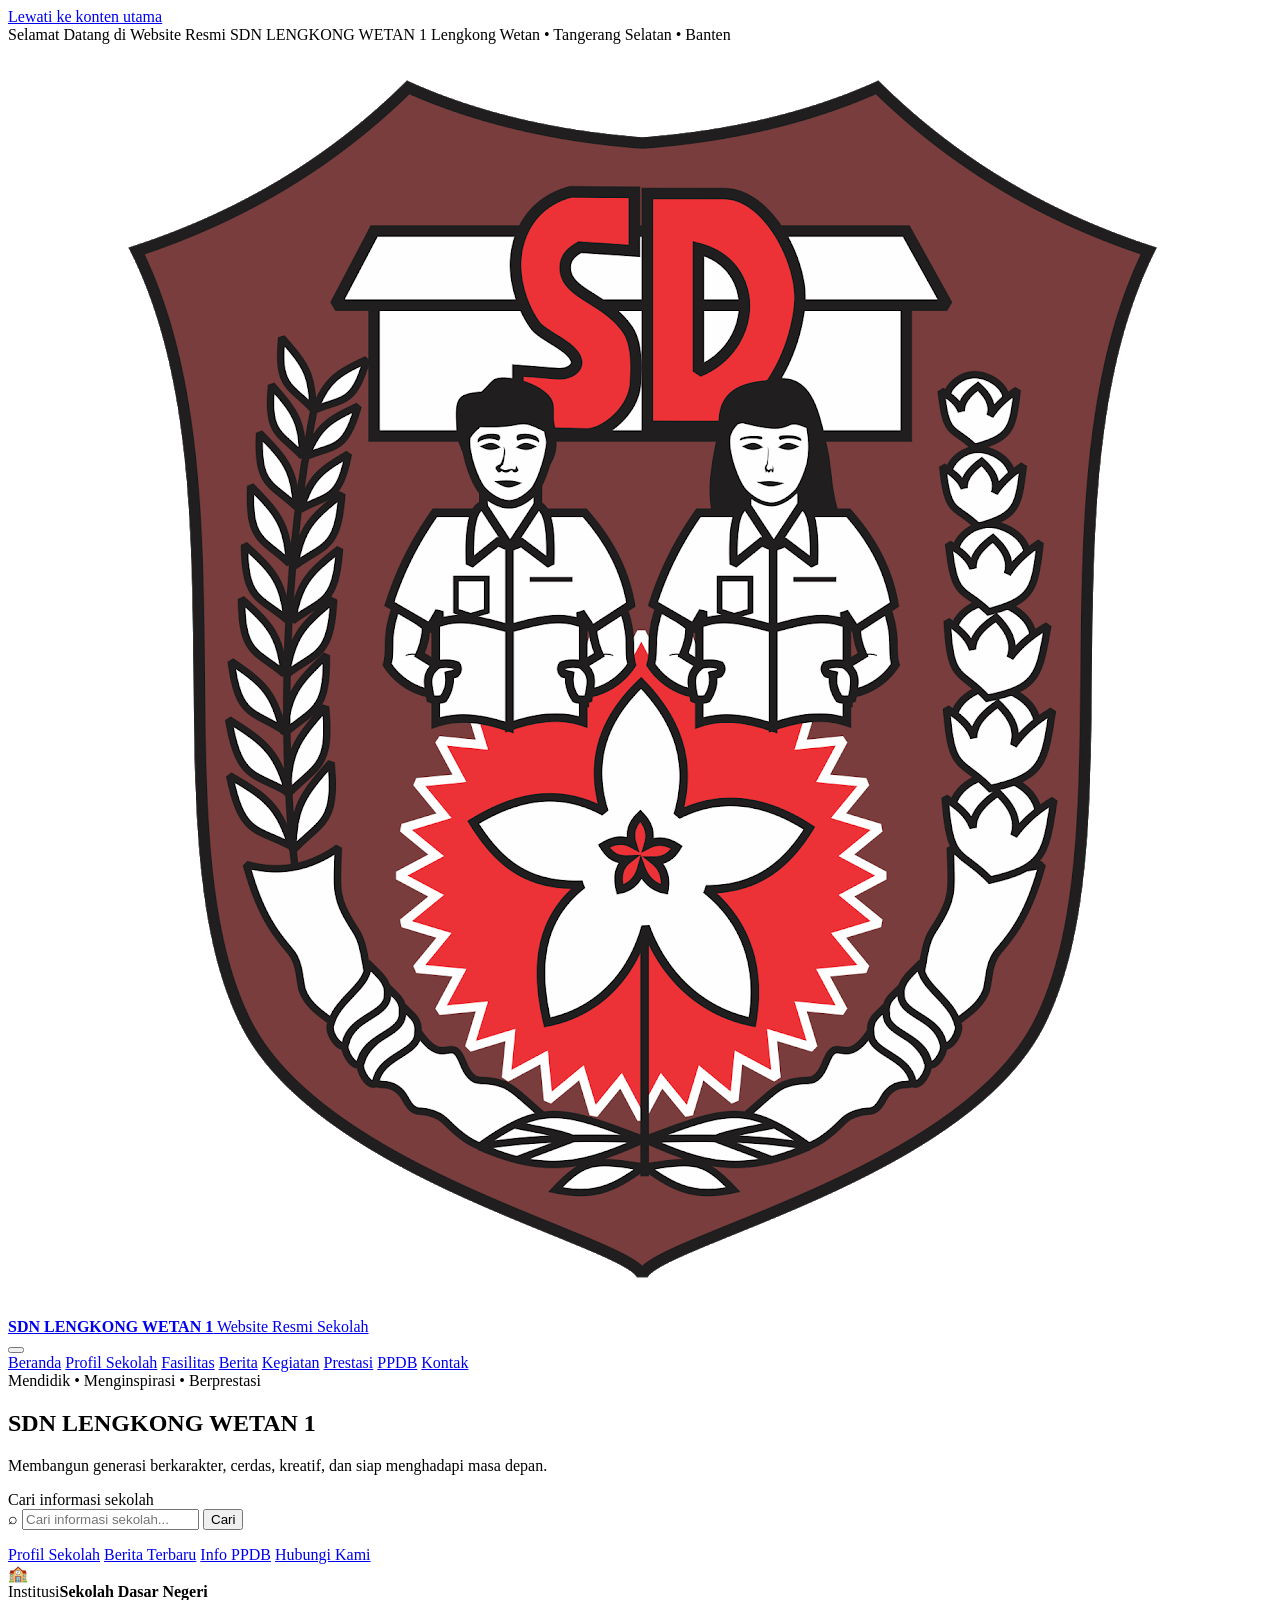
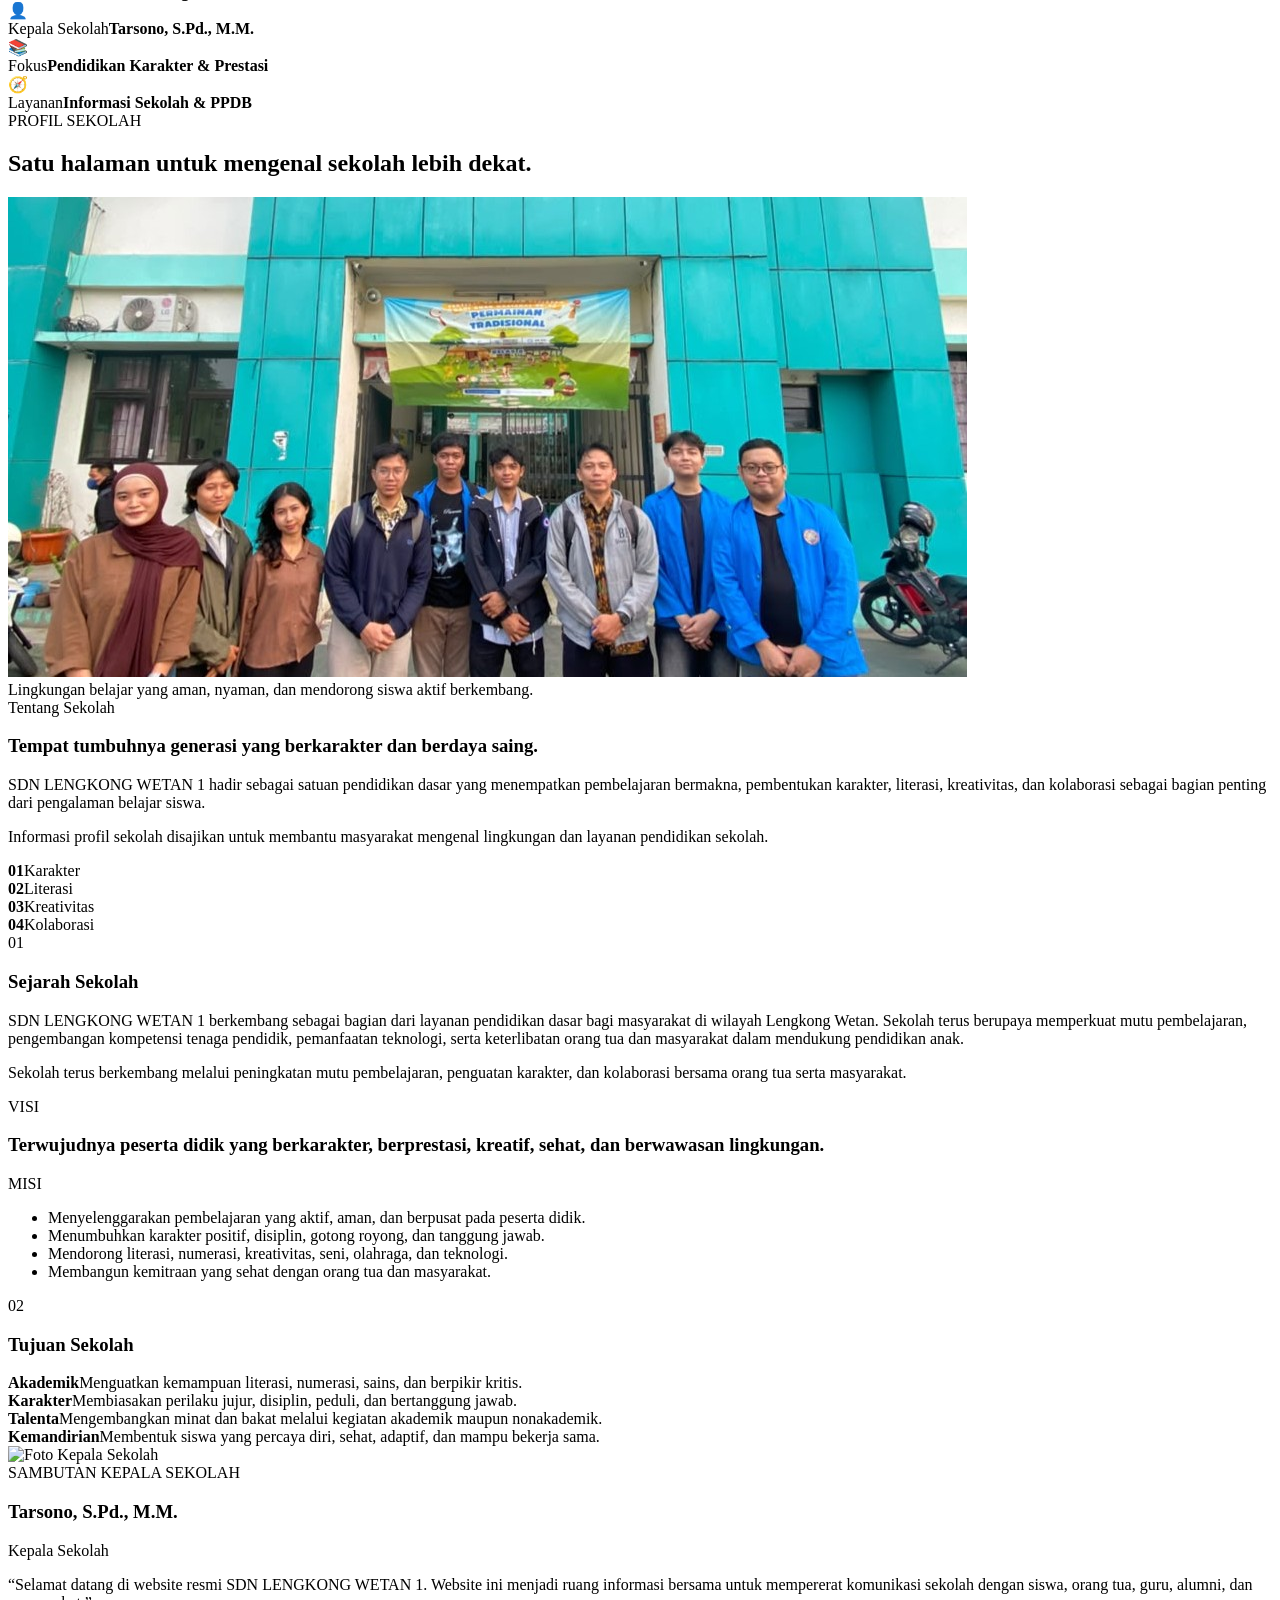
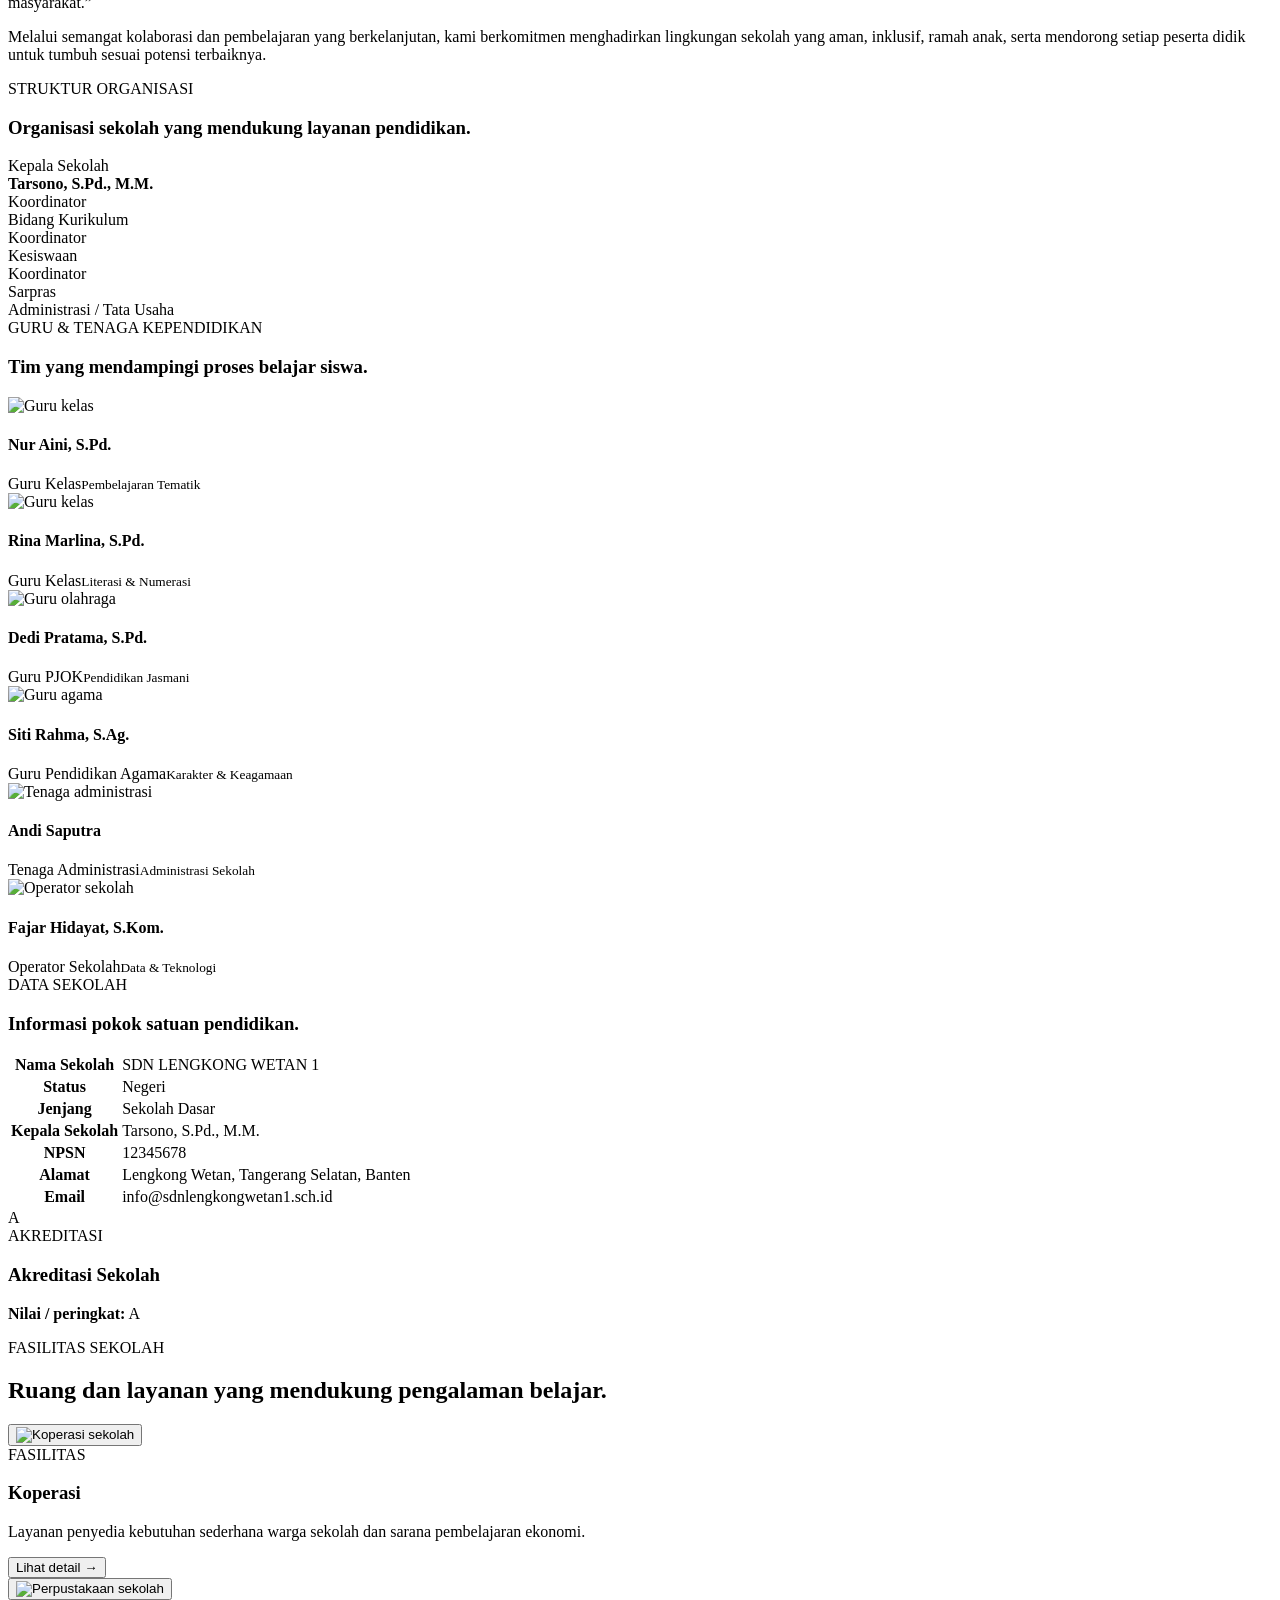
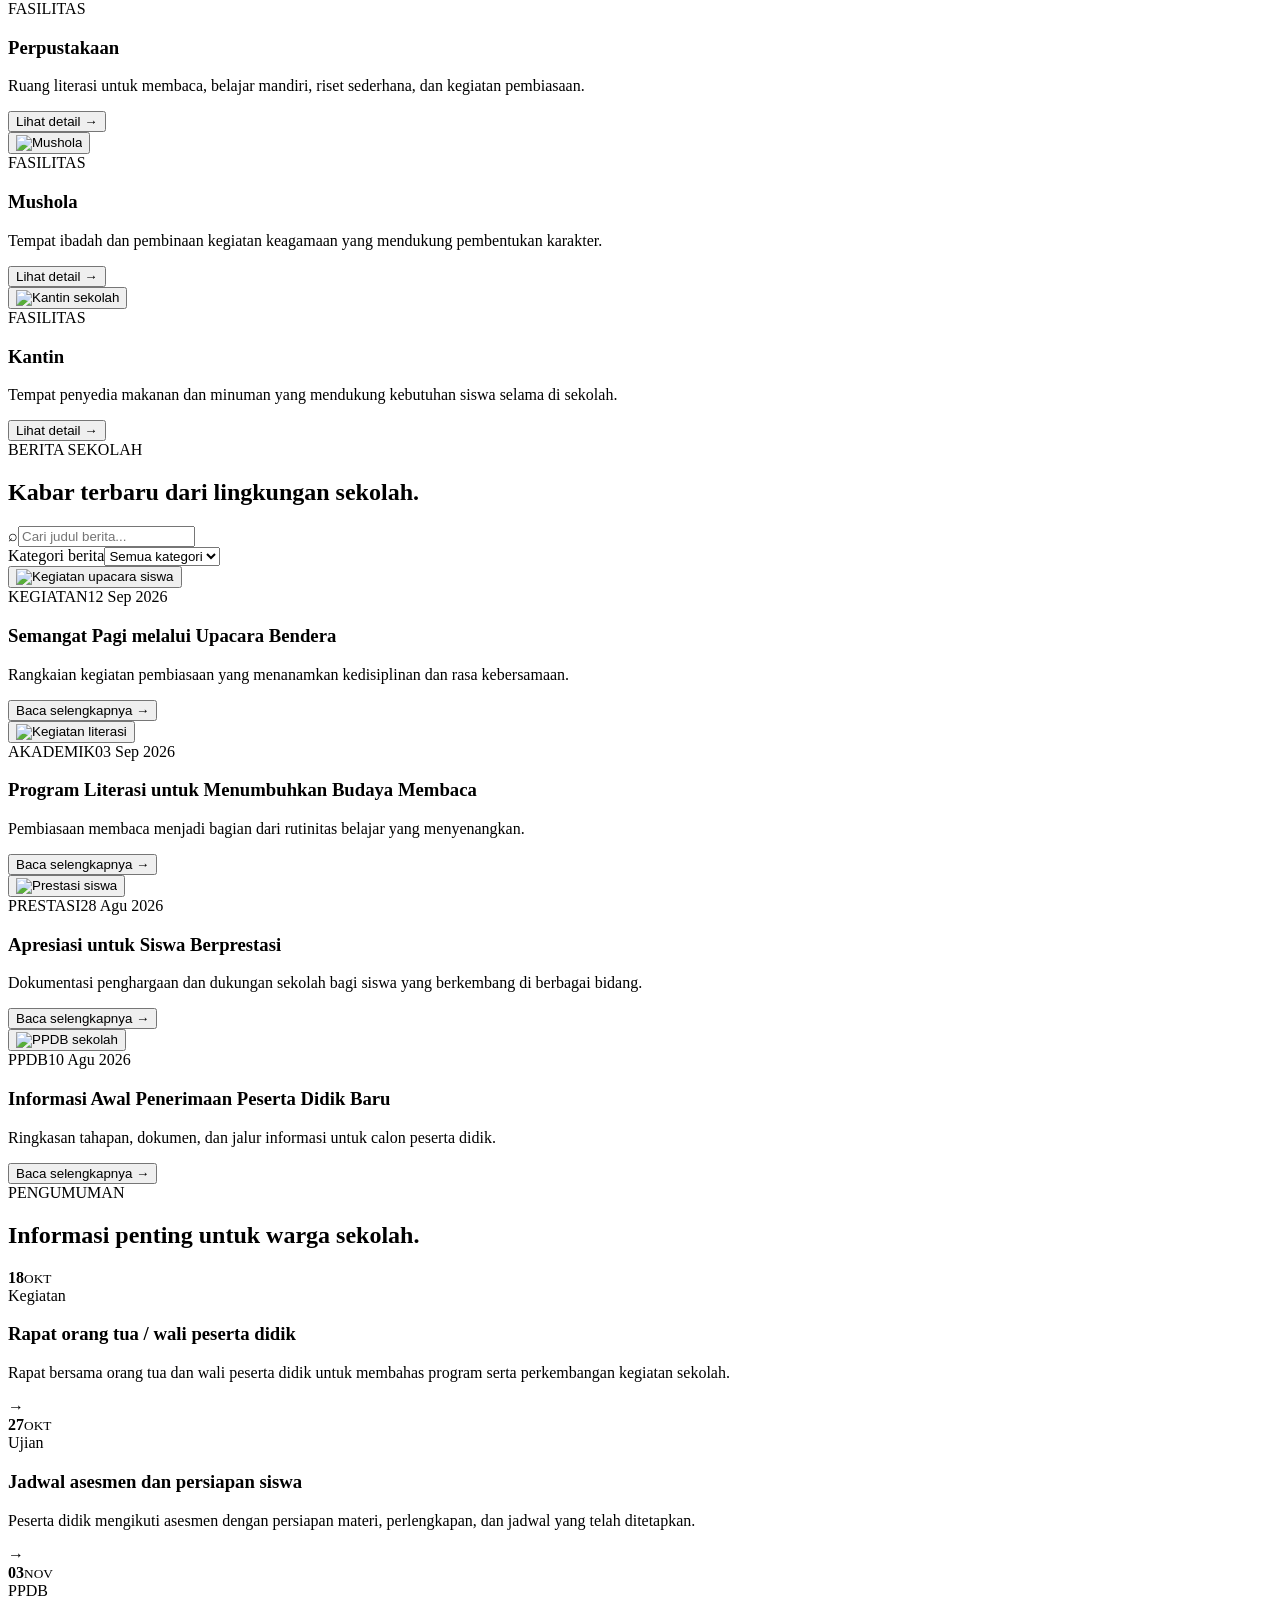
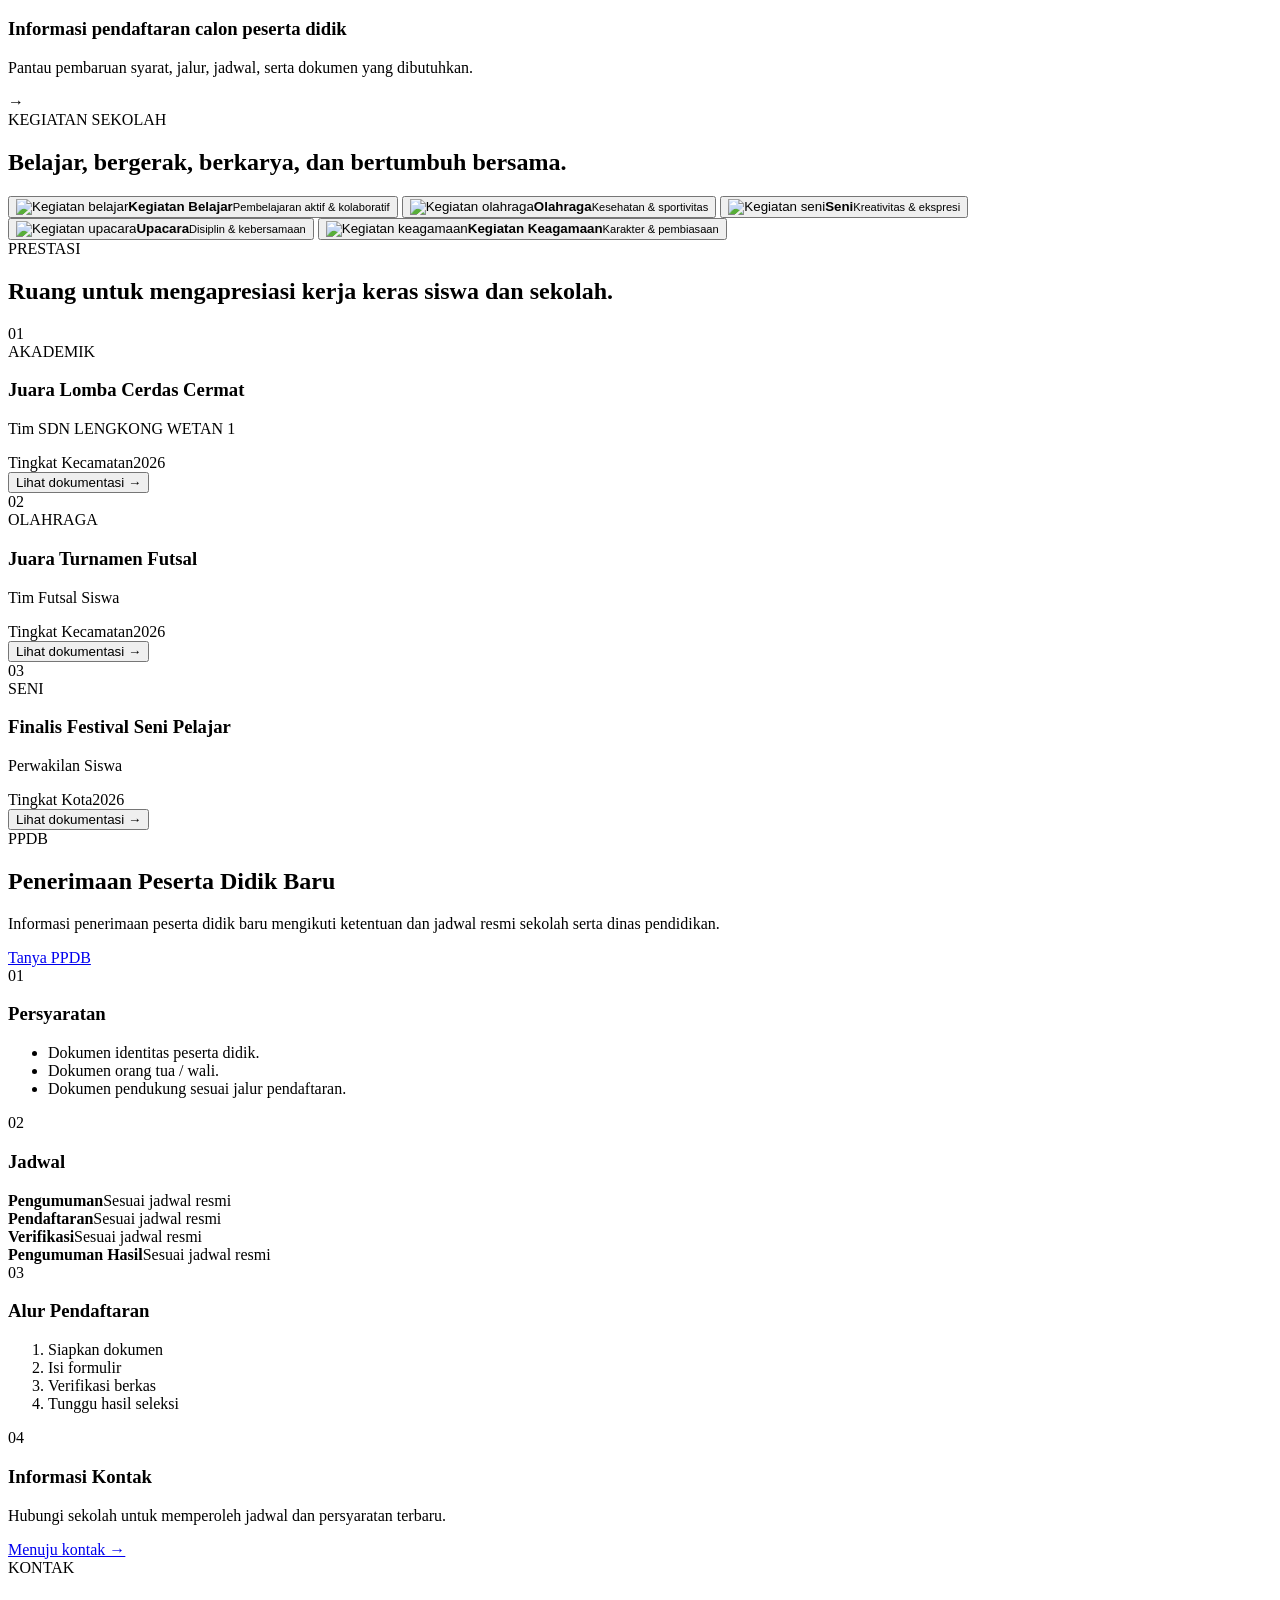
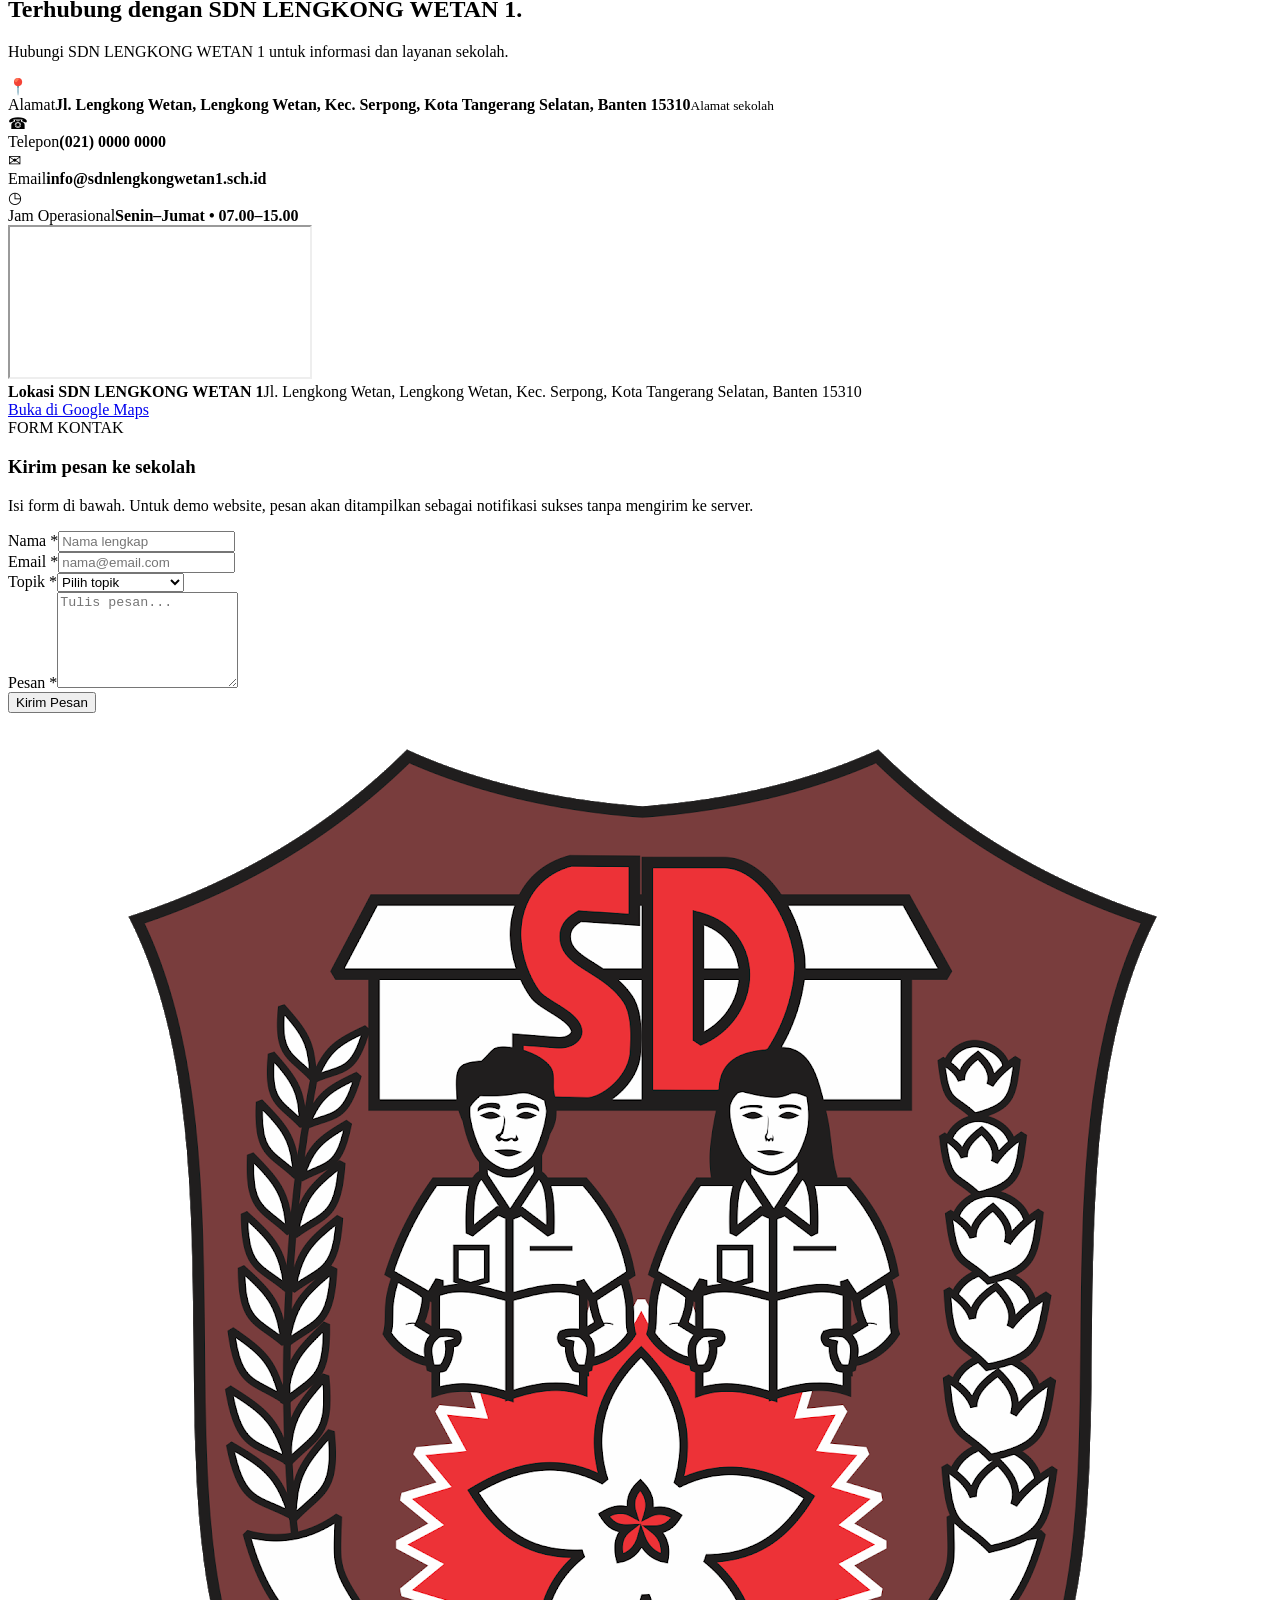
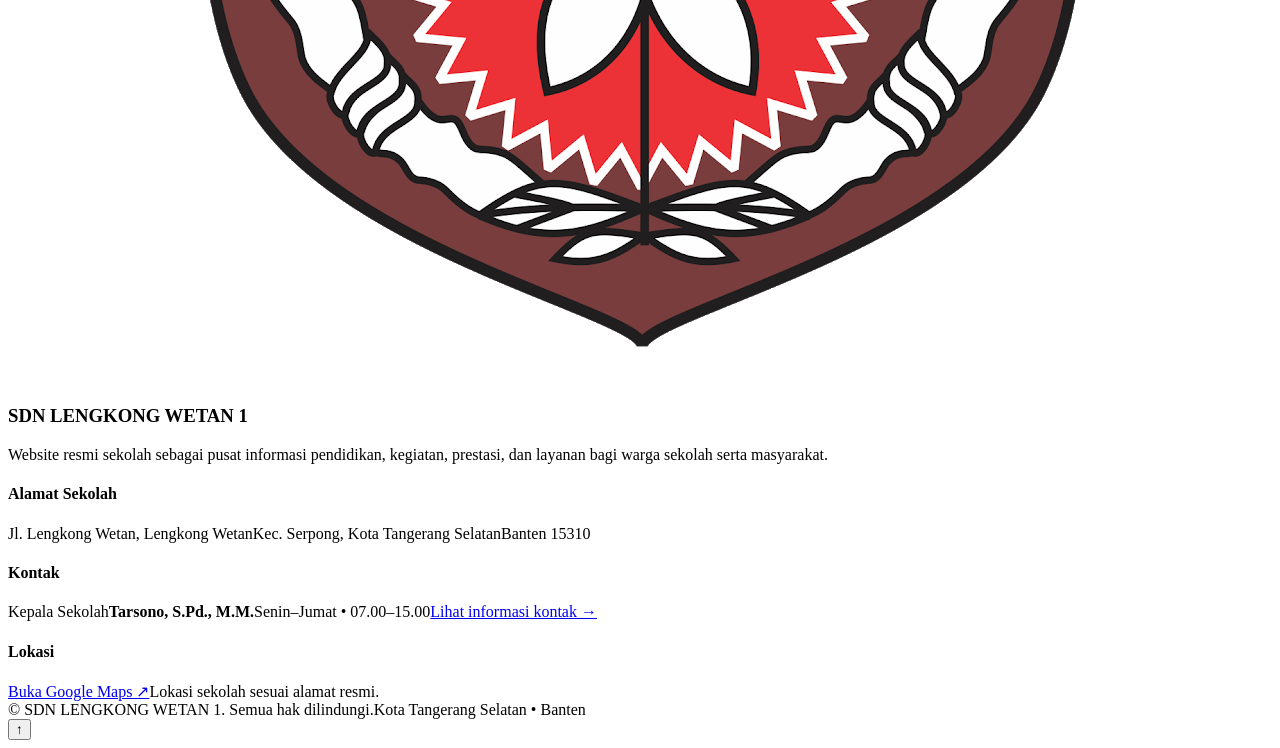
==== commit a3e2c730: "Update print statement from 'Hello' to 'Goodbye'" ====
--- a/index.html
+++ b/index.html
@@ -1,55 +1,350 @@
-<!doctype html>
+<!DOCTYPE html>
 <html lang="id">
 <head>
-  <meta charset="utf-8">
-  <meta name="viewport" content="width=device-width, initial-scale=1">
+  <meta charset="UTF-8" />
+  <meta name="viewport" content="width=device-width, initial-scale=1.0" />
   <link rel="icon" type="image/png" href="assets/logo-school2.png">
-  <meta name="description" content="Website profil sekolah resmi — informasi, berita, agenda, prestasi, alumni, PPDB, dan layanan sekolah.">
-  <title>SDN Lengkong Wetan 01 — Official School Website</title>
-  <link rel="preconnect" href="https://fonts.googleapis.com">
-  <link rel="preconnect" href="https://fonts.gstatic.com" crossorigin>
-  <link href="https://fonts.googleapis.com/css2?family=Inter:wght@400;500;600;700;800&family=Playfair+Display:wght@600;700&display=swap" rel="stylesheet">
-  <link rel="stylesheet" href="styles.css">
+  <meta name="description" content="Website resmi SDN LENGKONG WETAN 1 sebagai pusat informasi sekolah, profil, fasilitas, berita, kegiatan, prestasi, PPDB, dan kontak." />
+  <meta name="theme-color" content="#0c2340" />
+  <title>SDN LENGKONG WETAN 1 — Website Resmi</title>
+  <link rel="preconnect" href="https://fonts.googleapis.com" />
+  <link rel="preconnect" href="https://fonts.gstatic.com" crossorigin />
+  <link href="https://fonts.googleapis.com/css2?family=Inter:wght@400;500;600;700;800&family=Plus+Jakarta+Sans:wght@600;700;800&display=swap" rel="stylesheet" />
+  <link rel="stylesheet" href="style.css" />
 </head>
 <body>
-  <div id="app-loading" class="app-loading" aria-label="Memuat website"><div class="loader"></div></div>
-  <div class="topbar">
-    <div class="container topbar-inner">
-      <span id="topbarTagline">Portal Informasi Resmi Sekolah</span>
-      <div class="topbar-actions"><span>Senin–Jumat · 07.00–15.30</span><a href="#contact">Kontak</a></div>
+  <a class="skip-link" href="#main-content">Lewati ke konten utama</a>
+
+  <header class="site-header" id="top">
+    <div class="top-strip">
+      <div class="container top-strip-inner">
+        <span>Selamat Datang di Website Resmi SDN LENGKONG WETAN 1</span>
+        <span class="top-strip-note">Lengkong Wetan • Tangerang Selatan • Banten</span>
+      </div>
+    </div>
+
+    <nav class="navbar" aria-label="Navigasi utama">
+      <div class="container nav-inner">
+        <a class="brand" href="#beranda" aria-label="SDN LENGKONG WETAN 1 - Beranda">
+          <div class="brand-mark"><img src="assets/logo-school2.png" alt="Logo SDN LENGKONG WETAN 1"></div>
+          <div class="brand-copy">
+            <strong>SDN LENGKONG WETAN 1</strong>
+            <span>Website Resmi Sekolah</span>
+          </div>
+        </a>
+
+        <button class="menu-toggle" type="button" aria-expanded="false" aria-controls="main-menu" aria-label="Buka menu">
+          <span></span><span></span><span></span>
+        </button>
+
+        <div class="nav-menu" id="main-menu">
+          <a href="#beranda">Beranda</a>
+          <a href="#profil">Profil Sekolah</a>
+          <a href="#fasilitas">Fasilitas</a>
+          <a href="#berita">Berita</a>
+          <a href="#kegiatan">Kegiatan</a>
+          <a href="#prestasi">Prestasi</a>
+          <a href="#ppdb">PPDB</a>
+          <a href="#kontak" class="nav-cta">Kontak</a>
+        </div>
+      </div>
+    </nav>
+  </header>
+
+  <main id="main-content">
+    <section class="hero" id="beranda">
+      <div class="hero-backdrop" aria-hidden="true"></div>
+      <div class="container hero-content">
+        <div class="hero-kicker"><span class="kicker-dot"></span> Mendidik • Menginspirasi • Berprestasi</div>
+        <h1>SDN LENGKONG WETAN 1</h1>
+        <p class="hero-tagline">Membangun generasi berkarakter, cerdas, kreatif, dan siap menghadapi masa depan.</p>
+
+        <form class="hero-search" id="globalSearchForm" role="search">
+          <label class="sr-only" for="globalSearch">Cari informasi sekolah</label>
+          <div class="search-wrap">
+            <span class="search-icon" aria-hidden="true">⌕</span>
+            <input id="globalSearch" type="search" placeholder="Cari informasi sekolah..." autocomplete="off" />
+            <button type="submit">Cari</button>
+          </div>
+          <p class="search-feedback" id="globalSearchFeedback" aria-live="polite"></p>
+        </form>
+
+        <div class="hero-actions">
+          <a href="#profil" class="btn btn-primary">Profil Sekolah</a>
+          <a href="#berita" class="btn btn-secondary">Berita Terbaru</a>
+          <a href="#ppdb" class="btn btn-secondary">Info PPDB</a>
+          <a href="#kontak" class="btn btn-secondary">Hubungi Kami</a>
+        </div>
+      </div>
+      <div class="hero-wave" aria-hidden="true"></div>
+    </section>
+
+    <section class="quick-info section-sm">
+      <div class="container info-grid">
+        <article class="info-tile">
+          <div class="info-icon">🏫</div>
+          <div><span>Institusi</span><strong>Sekolah Dasar Negeri</strong></div>
+        </article>
+        <article class="info-tile">
+          <div class="info-icon">👤</div>
+          <div><span>Kepala Sekolah</span><strong>Tarsono, S.Pd., M.M.</strong></div>
+        </article>
+        <article class="info-tile">
+          <div class="info-icon">📚</div>
+          <div><span>Fokus</span><strong>Pendidikan Karakter & Prestasi</strong></div>
+        </article>
+        <article class="info-tile">
+          <div class="info-icon">🧭</div>
+          <div><span>Layanan</span><strong>Informasi Sekolah & PPDB</strong></div>
+        </article>
+      </div>
+    </section>
+
+    <section class="section" id="profil">
+      <div class="container">
+        <div class="section-heading">
+          <div><span class="eyebrow">PROFIL SEKOLAH</span><h2>Satu halaman untuk mengenal sekolah lebih dekat.</h2></div>
+        </div>
+
+        <div class="profile-intro grid-2">
+          <div class="image-card tall-photo">
+            <img src="assets/profile-school.jpg" alt="Foto lingkungan SDN LENGKONG WETAN 1" loading="lazy" />
+            <div class="image-caption">Lingkungan belajar yang aman, nyaman, dan mendorong siswa aktif berkembang.</div>
+          </div>
+          <div class="content-card">
+            <span class="eyebrow">Tentang Sekolah</span>
+            <h3>Tempat tumbuhnya generasi yang berkarakter dan berdaya saing.</h3>
+            <p>SDN LENGKONG WETAN 1 hadir sebagai satuan pendidikan dasar yang menempatkan pembelajaran bermakna, pembentukan karakter, literasi, kreativitas, dan kolaborasi sebagai bagian penting dari pengalaman belajar siswa.</p>
+            <p class="muted">Informasi profil sekolah disajikan untuk membantu masyarakat mengenal lingkungan dan layanan pendidikan sekolah.</p>
+            <div class="mini-stats">
+              <div><strong>01</strong><span>Karakter</span></div>
+              <div><strong>02</strong><span>Literasi</span></div>
+              <div><strong>03</strong><span>Kreativitas</span></div>
+              <div><strong>04</strong><span>Kolaborasi</span></div>
+            </div>
+          </div>
+        </div>
+
+        <div class="profile-stack">
+          <article class="profile-block">
+            <div class="block-marker">01</div>
+            <div><h3>Sejarah Sekolah</h3><p>SDN LENGKONG WETAN 1 berkembang sebagai bagian dari layanan pendidikan dasar bagi masyarakat di wilayah Lengkong Wetan. Sekolah terus berupaya memperkuat mutu pembelajaran, pengembangan kompetensi tenaga pendidik, pemanfaatan teknologi, serta keterlibatan orang tua dan masyarakat dalam mendukung pendidikan anak.</p><p>Sekolah terus berkembang melalui peningkatan mutu pembelajaran, penguatan karakter, dan kolaborasi bersama orang tua serta masyarakat.</p></div>
+          </article>
+
+          <div class="grid-2 compact-blocks">
+            <article class="vision-card"><span class="card-label">VISI</span><h3>Terwujudnya peserta didik yang berkarakter, berprestasi, kreatif, sehat, dan berwawasan lingkungan.</h3></article>
+            <article class="mission-card"><span class="card-label">MISI</span><ul><li>Menyelenggarakan pembelajaran yang aktif, aman, dan berpusat pada peserta didik.</li><li>Menumbuhkan karakter positif, disiplin, gotong royong, dan tanggung jawab.</li><li>Mendorong literasi, numerasi, kreativitas, seni, olahraga, dan teknologi.</li><li>Membangun kemitraan yang sehat dengan orang tua dan masyarakat.</li></ul></article>
+          </div>
+
+          <article class="profile-block profile-block-accent">
+            <div class="block-marker">02</div>
+            <div><h3>Tujuan Sekolah</h3><div class="goal-grid"><div><b>Akademik</b><span>Menguatkan kemampuan literasi, numerasi, sains, dan berpikir kritis.</span></div><div><b>Karakter</b><span>Membiasakan perilaku jujur, disiplin, peduli, dan bertanggung jawab.</span></div><div><b>Talenta</b><span>Mengembangkan minat dan bakat melalui kegiatan akademik maupun nonakademik.</span></div><div><b>Kemandirian</b><span>Membentuk siswa yang percaya diri, sehat, adaptif, dan mampu bekerja sama.</span></div></div></div>
+          </article>
+
+          <article class="headmaster-card">
+            <div class="headmaster-photo">
+              <img src="https://images.unsplash.com/photo-1560250097-0b93528c311a?auto=format&fit=crop&w=800&q=80" alt="Foto Kepala Sekolah" loading="lazy" data-fallback-label="Foto Kepala Sekolah" />
+            </div>
+            <div class="headmaster-copy"><span class="eyebrow">SAMBUTAN KEPALA SEKOLAH</span><h3>Tarsono, S.Pd., M.M.</h3><p class="role">Kepala Sekolah</p><p>“Selamat datang di website resmi SDN LENGKONG WETAN 1. Website ini menjadi ruang informasi bersama untuk mempererat komunikasi sekolah dengan siswa, orang tua, guru, alumni, dan masyarakat.”</p><p>Melalui semangat kolaborasi dan pembelajaran yang berkelanjutan, kami berkomitmen menghadirkan lingkungan sekolah yang aman, inklusif, ramah anak, serta mendorong setiap peserta didik untuk tumbuh sesuai potensi terbaiknya.</p></div>
+          </article>
+
+          <article class="structure-card">
+            <div class="section-heading small"><div><span class="eyebrow">STRUKTUR ORGANISASI</span><h3>Organisasi sekolah yang mendukung layanan pendidikan.</h3></div></div>
+            <div class="org-chart">
+              <div class="org-node top">Kepala Sekolah<br><strong>Tarsono, S.Pd., M.M.</strong></div>
+              <div class="org-connector"></div>
+              <div class="org-row"><div class="org-node">Koordinator<br>Bidang Kurikulum</div><div class="org-node">Koordinator<br>Kesiswaan</div><div class="org-node">Koordinator<br>Sarpras</div><div class="org-node">Administrasi / Tata Usaha</div></div>
+            </div>
+          </article>
+
+          <article class="staff-section">
+            <div class="section-heading small"><div><span class="eyebrow">GURU & TENAGA KEPENDIDIKAN</span><h3>Tim yang mendampingi proses belajar siswa.</h3></div></div>
+            <div class="staff-grid" id="staffGrid">
+              <article class="person-card"><img src="https://images.unsplash.com/photo-1544717305-2782549b5136?auto=format&fit=crop&w=600&q=80" alt="Guru kelas" loading="lazy" data-fallback-label="Guru Kelas" /><div><h4>Nur Aini, S.Pd.</h4><span>Guru Kelas</span><small>Pembelajaran Tematik</small></div></article>
+              <article class="person-card"><img src="https://images.unsplash.com/photo-1544005313-94ddf0286df2?auto=format&fit=crop&w=600&q=80" alt="Guru kelas" loading="lazy" data-fallback-label="Guru Kelas" /><div><h4>Rina Marlina, S.Pd.</h4><span>Guru Kelas</span><small>Literasi & Numerasi</small></div></article>
+              <article class="person-card"><img src="https://images.unsplash.com/photo-1500648767791-00dcc994a43e?auto=format&fit=crop&w=600&q=80" alt="Guru olahraga" loading="lazy" data-fallback-label="Guru PJOK" /><div><h4>Dedi Pratama, S.Pd.</h4><span>Guru PJOK</span><small>Pendidikan Jasmani</small></div></article>
+              <article class="person-card"><img src="https://images.unsplash.com/photo-1551836022-d5d88e9218df?auto=format&fit=crop&w=600&q=80" alt="Guru agama" loading="lazy" data-fallback-label="Guru Agama" /><div><h4>Siti Rahma, S.Ag.</h4><span>Guru Pendidikan Agama</span><small>Karakter & Keagamaan</small></div></article>
+              <article class="person-card"><img src="https://images.unsplash.com/photo-1516321318423-f06f85e504b3?auto=format&fit=crop&w=600&q=80" alt="Tenaga administrasi" loading="lazy" data-fallback-label="Administrasi" /><div><h4>Andi Saputra</h4><span>Tenaga Administrasi</span><small>Administrasi Sekolah</small></div></article>
+              <article class="person-card"><img src="https://images.unsplash.com/photo-1494790108377-be9c29b29330?auto=format&fit=crop&w=600&q=80" alt="Operator sekolah" loading="lazy" data-fallback-label="Operator Sekolah" /><div><h4>Fajar Hidayat, S.Kom.</h4><span>Operator Sekolah</span><small>Data & Teknologi</small></div></article>
+            </div>
+          </article>
+
+          <article class="data-school-card">
+            <div><span class="eyebrow">DATA SEKOLAH</span><h3>Informasi pokok satuan pendidikan.</h3></div>
+            <div class="data-table-wrap"><table><tbody>
+              <tr><th>Nama Sekolah</th><td>SDN LENGKONG WETAN 1</td></tr>
+              <tr><th>Status</th><td>Negeri</td></tr>
+              <tr><th>Jenjang</th><td>Sekolah Dasar</td></tr>
+              <tr><th>Kepala Sekolah</th><td>Tarsono, S.Pd., M.M.</td></tr>
+              <tr><th>NPSN</th><td>12345678</td></tr>
+              <tr><th>Alamat</th><td>Lengkong Wetan, Tangerang Selatan, Banten</td></tr>
+              <tr><th>Email</th><td>info@sdnlengkongwetan1.sch.id</td></tr>
+            </tbody></table></div>
+          </article>
+
+          <article class="accreditation-card">
+            <div class="accred-badge">A</div>
+            <div><span class="eyebrow">AKREDITASI</span><h3>Akreditasi Sekolah</h3><p><b>Nilai / peringkat:</b> A</p></div>
+          </article>
+        </div>
+      </div>
+    </section>
+
+    <section class="section section-soft" id="fasilitas">
+      <div class="container">
+        <div class="section-heading"><div><span class="eyebrow">FASILITAS SEKOLAH</span><h2>Ruang dan layanan yang mendukung pengalaman belajar.</h2></div></div>
+        <div class="facility-grid" id="facilityGrid">
+          <article class="facility-card searchable-card" data-search="koperasi fasilitas belanja kebutuhan siswa">
+            <button class="card-image-button" type="button" data-modal="facility-koperasi" aria-label="Lihat detail Koperasi"><img src="https://images.unsplash.com/photo-1556740749-887f6717d7e4?auto=format&fit=crop&w=900&q=85" alt="Koperasi sekolah" loading="lazy" data-fallback-label="Koperasi" /></button>
+            <div class="facility-copy"><span class="card-label">FASILITAS</span><h3>Koperasi</h3><p>Layanan penyedia kebutuhan sederhana warga sekolah dan sarana pembelajaran ekonomi.</p><button class="text-link" type="button" data-modal="facility-koperasi">Lihat detail <span>→</span></button></div>
+          </article>
+          <article class="facility-card searchable-card" data-search="perpustakaan fasilitas buku literasi membaca">
+            <button class="card-image-button" type="button" data-modal="facility-perpustakaan" aria-label="Lihat detail Perpustakaan"><img src="https://images.unsplash.com/photo-1507842217343-583bb7270b66?auto=format&fit=crop&w=900&q=85" alt="Perpustakaan sekolah" loading="lazy" data-fallback-label="Perpustakaan" /></button>
+            <div class="facility-copy"><span class="card-label">FASILITAS</span><h3>Perpustakaan</h3><p>Ruang literasi untuk membaca, belajar mandiri, riset sederhana, dan kegiatan pembiasaan.</p><button class="text-link" type="button" data-modal="facility-perpustakaan">Lihat detail <span>→</span></button></div>
+          </article>
+          <article class="facility-card searchable-card" data-search="mushola fasilitas ibadah kegiatan keagamaan">
+            <button class="card-image-button" type="button" data-modal="facility-mushola" aria-label="Lihat detail Mushola"><img src="https://images.unsplash.com/photo-1564769625905-50e93615e769?auto=format&fit=crop&w=900&q=85" alt="Mushola" loading="lazy" data-fallback-label="Mushola" /></button>
+            <div class="facility-copy"><span class="card-label">FASILITAS</span><h3>Mushola</h3><p>Tempat ibadah dan pembinaan kegiatan keagamaan yang mendukung pembentukan karakter.</p><button class="text-link" type="button" data-modal="facility-mushola">Lihat detail <span>→</span></button></div>
+          </article>
+          <article class="facility-card searchable-card" data-search="kantin fasilitas makanan minuman sehat">
+            <button class="card-image-button" type="button" data-modal="facility-kantin" aria-label="Lihat detail Kantin"><img src="https://images.unsplash.com/photo-1519869325930-281384150729?auto=format&fit=crop&w=900&q=85" alt="Kantin sekolah" loading="lazy" data-fallback-label="Kantin" /></button>
+            <div class="facility-copy"><span class="card-label">FASILITAS</span><h3>Kantin</h3><p>Tempat penyedia makanan dan minuman yang mendukung kebutuhan siswa selama di sekolah.</p><button class="text-link" type="button" data-modal="facility-kantin">Lihat detail <span>→</span></button></div>
+          </article>
+        </div>
+        <div class="empty-state" id="facilityEmpty" hidden>Fasilitas yang dicari belum ditemukan.</div>
+      </div>
+    </section>
+
+    <section class="section" id="berita">
+      <div class="container">
+        <div class="section-heading"><div><span class="eyebrow">BERITA SEKOLAH</span><h2>Kabar terbaru dari lingkungan sekolah.</h2></div></div>
+        <div class="filter-toolbar">
+          <div class="input-icon"><span>⌕</span><input type="search" id="newsSearch" placeholder="Cari judul berita..." aria-label="Cari berita" /></div>
+          <label class="select-wrap"><span class="sr-only">Kategori berita</span><select id="newsFilter"><option value="all">Semua kategori</option><option value="akademik">Akademik</option><option value="kegiatan">Kegiatan</option><option value="prestasi">Prestasi</option><option value="ppdb">PPDB</option></select></label>
+        </div>
+        <div class="news-grid" id="newsGrid">
+          <article class="news-card searchable-card" data-category="kegiatan" data-search="semangat pagi upacara bendera kegiatan siswa">
+            <button class="card-image-button" type="button" data-modal="news-1" aria-label="Buka berita Upacara Bendera"><img src="https://images.unsplash.com/photo-1509062522246-3755977927d7?auto=format&fit=crop&w=900&q=85" alt="Kegiatan upacara siswa" loading="lazy" data-fallback-label="Upacara" /></button>
+            <div class="news-copy"><div class="news-meta"><span>KEGIATAN</span><time datetime="2026-09-12">12 Sep 2026</time></div><h3>Semangat Pagi melalui Upacara Bendera</h3><p>Rangkaian kegiatan pembiasaan yang menanamkan kedisiplinan dan rasa kebersamaan.</p><button class="text-link" type="button" data-modal="news-1">Baca selengkapnya <span>→</span></button></div>
+          </article>
+          <article class="news-card searchable-card" data-category="akademik" data-search="literasi membaca perpustakaan akademik siswa">
+            <button class="card-image-button" type="button" data-modal="news-2" aria-label="Buka berita Program Literasi"><img src="https://images.unsplash.com/photo-1521587760476-6c12a4b040da?auto=format&fit=crop&w=900&q=85" alt="Kegiatan literasi" loading="lazy" data-fallback-label="Literasi" /></button>
+            <div class="news-copy"><div class="news-meta"><span>AKADEMIK</span><time datetime="2026-09-03">03 Sep 2026</time></div><h3>Program Literasi untuk Menumbuhkan Budaya Membaca</h3><p>Pembiasaan membaca menjadi bagian dari rutinitas belajar yang menyenangkan.</p><button class="text-link" type="button" data-modal="news-2">Baca selengkapnya <span>→</span></button></div>
+          </article>
+          <article class="news-card searchable-card" data-category="prestasi" data-search="prestasi lomba siswa penghargaan">
+            <button class="card-image-button" type="button" data-modal="news-3" aria-label="Buka berita Prestasi Siswa"><img src="https://images.unsplash.com/photo-1523240795612-9a054b0db644?auto=format&fit=crop&w=900&q=85" alt="Prestasi siswa" loading="lazy" data-fallback-label="Prestasi" /></button>
+            <div class="news-copy"><div class="news-meta"><span>PRESTASI</span><time datetime="2026-08-28">28 Agu 2026</time></div><h3>Apresiasi untuk Siswa Berprestasi</h3><p>Dokumentasi penghargaan dan dukungan sekolah bagi siswa yang berkembang di berbagai bidang.</p><button class="text-link" type="button" data-modal="news-3">Baca selengkapnya <span>→</span></button></div>
+          </article>
+          <article class="news-card searchable-card" data-category="ppdb" data-search="ppdb pendaftaran peserta didik baru sekolah">
+            <button class="card-image-button" type="button" data-modal="news-4" aria-label="Buka berita Informasi PPDB"><img src="https://images.unsplash.com/photo-1588072432836-e10032774350?auto=format&fit=crop&w=900&q=85" alt="PPDB sekolah" loading="lazy" data-fallback-label="PPDB" /></button>
+            <div class="news-copy"><div class="news-meta"><span>PPDB</span><time datetime="2026-08-10">10 Agu 2026</time></div><h3>Informasi Awal Penerimaan Peserta Didik Baru</h3><p>Ringkasan tahapan, dokumen, dan jalur informasi untuk calon peserta didik.</p><button class="text-link" type="button" data-modal="news-4">Baca selengkapnya <span>→</span></button></div>
+          </article>
+        </div>
+        <div class="empty-state" id="newsEmpty" hidden>Berita yang sesuai belum ditemukan.</div>
+      </div>
+    </section>
+
+    <section class="section section-soft" id="pengumuman">
+      <div class="container">
+        <div class="section-heading"><div><span class="eyebrow">PENGUMUMAN</span><h2>Informasi penting untuk warga sekolah.</h2></div></div>
+        <div class="announcement-list">
+          <article class="announcement-item"><span class="announce-date"><b>18</b><small>OKT</small></span><div><span class="announcement-tag">Kegiatan</span><h3>Rapat orang tua / wali peserta didik</h3><p>Rapat bersama orang tua dan wali peserta didik untuk membahas program serta perkembangan kegiatan sekolah.</p></div><span class="announcement-arrow">→</span></article>
+          <article class="announcement-item"><span class="announce-date"><b>27</b><small>OKT</small></span><div><span class="announcement-tag">Ujian</span><h3>Jadwal asesmen dan persiapan siswa</h3><p>Peserta didik mengikuti asesmen dengan persiapan materi, perlengkapan, dan jadwal yang telah ditetapkan.</p></div><span class="announcement-arrow">→</span></article>
+          <article class="announcement-item"><span class="announce-date"><b>03</b><small>NOV</small></span><div><span class="announcement-tag">PPDB</span><h3>Informasi pendaftaran calon peserta didik</h3><p>Pantau pembaruan syarat, jalur, jadwal, serta dokumen yang dibutuhkan.</p></div><span class="announcement-arrow">→</span></article>
+        </div>
+      </div>
+    </section>
+
+    <section class="section" id="kegiatan">
+      <div class="container">
+        <div class="section-heading"><div><span class="eyebrow">KEGIATAN SEKOLAH</span><h2>Belajar, bergerak, berkarya, dan bertumbuh bersama.</h2></div></div>
+        <div class="activity-grid">
+          <button class="activity-card large" type="button" data-modal="activity-1"><img src="https://images.unsplash.com/photo-1577896851231-70ef18881754?auto=format&fit=crop&w=1200&q=85" alt="Kegiatan belajar" loading="lazy" data-fallback-label="Kegiatan Belajar" /><span><b>Kegiatan Belajar</b><small>Pembelajaran aktif & kolaboratif</small></span></button>
+          <button class="activity-card" type="button" data-modal="activity-2"><img src="https://images.unsplash.com/photo-1546484959-fd8f8a5f4b0f?auto=format&fit=crop&w=800&q=85" alt="Kegiatan olahraga" loading="lazy" data-fallback-label="Olahraga" /><span><b>Olahraga</b><small>Kesehatan & sportivitas</small></span></button>
+          <button class="activity-card" type="button" data-modal="activity-3"><img src="https://images.unsplash.com/photo-1516321318423-f06f85e504b3?auto=format&fit=crop&w=800&q=85" alt="Kegiatan seni" loading="lazy" data-fallback-label="Seni" /><span><b>Seni</b><small>Kreativitas & ekspresi</small></span></button>
+          <button class="activity-card" type="button" data-modal="activity-4"><img src="https://images.unsplash.com/photo-1509062522246-3755977927d7?auto=format&fit=crop&w=800&q=85" alt="Kegiatan upacara" loading="lazy" data-fallback-label="Upacara" /><span><b>Upacara</b><small>Disiplin & kebersamaan</small></span></button>
+          <button class="activity-card" type="button" data-modal="activity-5"><img src="https://images.unsplash.com/photo-1532629345422-7515f3d16bb6?auto=format&fit=crop&w=800&q=85" alt="Kegiatan keagamaan" loading="lazy" data-fallback-label="Keagamaan" /><span><b>Kegiatan Keagamaan</b><small>Karakter & pembiasaan</small></span></button>
+        </div>
+      </div>
+    </section>
+
+    <section class="section section-soft" id="prestasi">
+      <div class="container">
+        <div class="section-heading"><div><span class="eyebrow">PRESTASI</span><h2>Ruang untuk mengapresiasi kerja keras siswa dan sekolah.</h2></div></div>
+        <div class="achievement-grid">
+          <article class="achievement-card"><div class="rank">01</div><div><span class="card-label">AKADEMIK</span><h3>Juara Lomba Cerdas Cermat</h3><p class="winner">Tim SDN LENGKONG WETAN 1</p><div class="achievement-meta"><span>Tingkat Kecamatan</span><span>2026</span></div></div><button class="text-link" type="button" data-modal="achievement-1">Lihat dokumentasi →</button></article>
+          <article class="achievement-card"><div class="rank">02</div><div><span class="card-label">OLAHRAGA</span><h3>Juara Turnamen Futsal</h3><p class="winner">Tim Futsal Siswa</p><div class="achievement-meta"><span>Tingkat Kecamatan</span><span>2026</span></div></div><button class="text-link" type="button" data-modal="achievement-2">Lihat dokumentasi →</button></article>
+          <article class="achievement-card"><div class="rank">03</div><div><span class="card-label">SENI</span><h3>Finalis Festival Seni Pelajar</h3><p class="winner">Perwakilan Siswa</p><div class="achievement-meta"><span>Tingkat Kota</span><span>2026</span></div></div><button class="text-link" type="button" data-modal="achievement-3">Lihat dokumentasi →</button></article>
+        </div>
+      </div>
+    </section>
+
+    <section class="section ppdb-section" id="ppdb">
+      <div class="container">
+        <div class="ppdb-hero">
+          <div><span class="eyebrow">PPDB</span><h2>Penerimaan Peserta Didik Baru</h2><p>Informasi penerimaan peserta didik baru mengikuti ketentuan dan jadwal resmi sekolah serta dinas pendidikan.</p></div>
+          <a class="btn btn-primary" href="#kontak">Tanya PPDB</a>
+        </div>
+        <div class="ppdb-grid">
+          <article class="ppdb-card"><span class="ppdb-number">01</span><h3>Persyaratan</h3><ul><li>Dokumen identitas peserta didik.</li><li>Dokumen orang tua / wali.</li><li>Dokumen pendukung sesuai jalur pendaftaran.</li></ul></article>
+          <article class="ppdb-card"><span class="ppdb-number">02</span><h3>Jadwal</h3><div class="timeline-mini"><div><b>Pengumuman</b><span>Sesuai jadwal resmi</span></div><div><b>Pendaftaran</b><span>Sesuai jadwal resmi</span></div><div><b>Verifikasi</b><span>Sesuai jadwal resmi</span></div><div><b>Pengumuman Hasil</b><span>Sesuai jadwal resmi</span></div></div></article>
+          <article class="ppdb-card"><span class="ppdb-number">03</span><h3>Alur Pendaftaran</h3><ol class="steps"><li>Siapkan dokumen</li><li>Isi formulir</li><li>Verifikasi berkas</li><li>Tunggu hasil seleksi</li></ol></article>
+          <article class="ppdb-card"><span class="ppdb-number">04</span><h3>Informasi Kontak</h3><p>Hubungi sekolah untuk memperoleh jadwal dan persyaratan terbaru.</p><a class="text-link" href="#kontak">Menuju kontak →</a></article>
+        </div>
+      </div>
+    </section>
+
+    <section class="section section-soft" id="kontak">
+      <div class="container">
+        <div class="section-heading"><div><span class="eyebrow">KONTAK</span><h2>Terhubung dengan SDN LENGKONG WETAN 1.</h2></div><p>Hubungi SDN LENGKONG WETAN 1 untuk informasi dan layanan sekolah.</p></div>
+        <div class="contact-grid">
+          <div class="contact-left">
+            <div class="contact-cards">
+              <article><span class="contact-icon">📍</span><div><span>Alamat</span><strong>Jl. Lengkong Wetan, Lengkong Wetan, Kec. Serpong, Kota Tangerang Selatan, Banten 15310</strong><small>Alamat sekolah</small></div></article>
+              <article><span class="contact-icon">☎</span><div><span>Telepon</span><strong>(021) 0000 0000</strong></div></article>
+              <article><span class="contact-icon">✉</span><div><span>Email</span><strong>info@sdnlengkongwetan1.sch.id</strong></div></article>
+              <article><span class="contact-icon">◷</span><div><span>Jam Operasional</span><strong>Senin–Jumat • 07.00–15.00</strong></div></article>
+            </div>
+            <div class="map-card" aria-label="Peta lokasi SDN LENGKONG WETAN 1">
+              <iframe class="map-frame" title="Lokasi SDN LENGKONG WETAN 1 di Google Maps" loading="lazy" src="https://www.google.com/maps?q=Jl.%20Lengkong%20Wetan,%20Lengkong%20Wetan,%20Kec.%20Serpong,%20Kota%20Tangerang%20Selatan,%20Banten%2015310&output=embed"></iframe>
+              <div class="map-overlay"><div><strong>Lokasi SDN LENGKONG WETAN 1</strong><span>Jl. Lengkong Wetan, Lengkong Wetan, Kec. Serpong, Kota Tangerang Selatan, Banten 15310</span></div><a class="btn btn-secondary" href="https://www.google.com/maps/search/?api=1&query=Jl.%20Lengkong%20Wetan,%20Lengkong%20Wetan,%20Kec.%20Serpong,%20Kota%20Tangerang%20Selatan,%20Banten%2015310" target="_blank" rel="noopener noreferrer">Buka di Google Maps</a></div>
+            </div>
+          </div>
+          <form class="contact-form" id="contactForm" novalidate>
+            <span class="eyebrow">FORM KONTAK</span><h3>Kirim pesan ke sekolah</h3><p>Isi form di bawah. Untuk demo website, pesan akan ditampilkan sebagai notifikasi sukses tanpa mengirim ke server.</p>
+            <div class="form-grid"><div class="field"><label for="name">Nama <span>*</span></label><input id="name" name="name" type="text" required minlength="3" placeholder="Nama lengkap" /><small class="field-error" data-error-for="name"></small></div><div class="field"><label for="email">Email <span>*</span></label><input id="email" name="email" type="email" required placeholder="nama@email.com" /><small class="field-error" data-error-for="email"></small></div></div>
+            <div class="field"><label for="topic">Topik <span>*</span></label><select id="topic" name="topic" required><option value="">Pilih topik</option><option>Informasi sekolah</option><option>PPDB</option><option>Kerja sama</option><option>Alumni</option><option>Lainnya</option></select><small class="field-error" data-error-for="topic"></small></div>
+            <div class="field"><label for="message">Pesan <span>*</span></label><textarea id="message" name="message" rows="6" required minlength="10" placeholder="Tulis pesan..." ></textarea><small class="field-error" data-error-for="message"></small></div>
+            <button class="btn btn-primary full" type="submit">Kirim Pesan</button>
+            <div class="form-status" id="formStatus" role="status" aria-live="polite"></div>
+          </form>
+        </div>
+      </div>
+    </section>
+  </main>
+
+  <footer class="footer">
+    <div class="container footer-top footer-top-school">
+      <div class="footer-brand"><div class="brand-mark"><img src="assets/logo-school2.png" alt="Logo SDN LENGKONG WETAN 1"></div><div><h3>SDN LENGKONG WETAN 1</h3><p>Website resmi sekolah sebagai pusat informasi pendidikan, kegiatan, prestasi, dan layanan bagi warga sekolah serta masyarakat.</p></div></div>
+      <div class="footer-col"><h4>Alamat Sekolah</h4><span>Jl. Lengkong Wetan, Lengkong Wetan</span><span>Kec. Serpong, Kota Tangerang Selatan</span><span>Banten 15310</span></div>
+      <div class="footer-col"><h4>Kontak</h4><span>Kepala Sekolah</span><strong>Tarsono, S.Pd., M.M.</strong><span>Senin–Jumat • 07.00–15.00</span><a href="#kontak">Lihat informasi kontak →</a></div>
+      <div class="footer-col"><h4>Lokasi</h4><a href="https://www.google.com/maps/search/?api=1&query=Jl.%20Lengkong%20Wetan,%20Lengkong%20Wetan,%20Kec.%20Serpong,%20Kota%20Tangerang%20Selatan,%20Banten%2015310" target="_blank" rel="noopener noreferrer">Buka Google Maps ↗</a><span>Lokasi sekolah sesuai alamat resmi.</span></div>
+    </div>
+    <div class="container footer-bottom"><span>© <span id="currentYear"></span> SDN LENGKONG WETAN 1. Semua hak dilindungi.</span><span>Kota Tangerang Selatan • Banten</span></div>
+  </footer>
+
+  <button class="back-top" id="backTop" type="button" aria-label="Kembali ke atas">↑</button>
+
+  <div class="modal" id="contentModal" hidden>
+    <div class="modal-backdrop" data-close-modal></div>
+    <div class="modal-dialog" role="dialog" aria-modal="true" aria-labelledby="modalTitle">
+      <button class="modal-close" type="button" data-close-modal aria-label="Tutup">×</button>
+      <div id="modalContent"></div>
     </div>
   </div>
 
-  <header id="site-header" class="site-header">
-    <div class="container navbar">
-      <a class="brand" href="#home" aria-label="Beranda sekolah">
-        <span class="brand-mark"><img src="assets/logo-school.png" alt="Logo SDN Lengkong Wetan 01"></span>
-        <span class="brand-copy"><strong>SDN LENGKONG WETAN 01</strong><small>Official School Website</small></span>
-      </a>
-      <button id="mobileMenuBtn" class="icon-btn mobile-menu-btn" aria-expanded="false" aria-label="Buka menu">☰</button>
-      <nav id="mainNav" class="main-nav" aria-label="Navigasi utama">
-        <a href="#about" aria-label="Profil Sekolah">Profil Sekolah</a>
-        <div class="nav-item has-dropdown"><a href="#news">Berita <span>⌄</span></a><div class="dropdown"><a href="#news">Berita Sekolah</a><a href="#announcements">Pengumuman</a><a href="#agenda">Agenda Sekolah</a><a href="#news">Artikel</a></div></div>
-        <div class="nav-item has-dropdown"><a href="#finance">Keuangan <span>⌄</span></a><div class="dropdown"><a href="#finance">Transparansi Keuangan</a><a href="#finance">Rencana Anggaran</a><a href="#finance">Laporan Keuangan</a><a href="#finance">Penggunaan Dana</a></div></div>
-        <a href="#extracurriculars">Ekstrakurikuler</a><a href="#achievements">Prestasi</a><a href="#alumni">Profil Alumni</a><a href="#contact">Kontak</a>
-        <div class="nav-tools"><button id="langBtn" class="tool-btn" title="Ubah bahasa">🇮🇩 <span id="langLabel">ID</span></button><button id="themeBtn" class="tool-btn" title="Ubah tema">☾</button></div>
-      </nav>
-    </div>
-  </header>
-
-  <main id="pageRoot"></main>
-
-  <footer class="footer">
-    <div class="container footer-grid">
-      <div><div class="footer-brand">SDN LENGKONG WETAN 01</div><p id="footerAbout">Sekolah dasar yang berkomitmen membangun generasi cerdas, berkarakter, kreatif, dan berprestasi.</p></div>
-      <div><h4 id="footerNavTitle">Navigasi</h4><div class="footer-links"><a href="#about">Profil</a><a href="#news">Berita</a><a href="#achievements">Prestasi</a><a href="#extracurriculars">Ekstrakurikuler</a><a href="#alumni">Alumni</a><a href="#ppdb">PPDB</a></div></div>
-      <div><h4 id="footerInfoTitle">Informasi</h4><div class="footer-links"><span>Jl. Kelurahan Lengkong Wetan, Kec. Serpong</span><span>Kota Tangerang Selatan, Banten</span><span>NPSN: 20602996</span><span>021-5389741</span><a href="mailto:sdnegerilengkongwetan01@gmail.com">sdnegerilengkongwetan01@gmail.com</a></div></div>
-      <div><h4 id="footerSocialTitle">Social Media</h4><div class="socials"><a href="https://instagram.com" target="_blank" rel="noreferrer">Instagram</a><a href="https://facebook.com" target="_blank" rel="noreferrer">Facebook</a><a href="https://youtube.com" target="_blank" rel="noreferrer">YouTube</a><a href="https://tiktok.com" target="_blank" rel="noreferrer">TikTok</a></div></div>
-    </div>
-    <div class="container footer-bottom"><span id="copyright">Copyright © 2026 SDN Lengkong Wetan 01</span><span>Official School Information Portal</span></div>
-  </footer>
-  <button id="backTop" class="back-top" aria-label="Kembali ke atas">↑</button>
-  <div id="modalRoot"></div>
+  <div class="toast" id="toast" role="status" aria-live="polite"></div>
+
   <script src="script.js"></script>
 </body>
 </html>
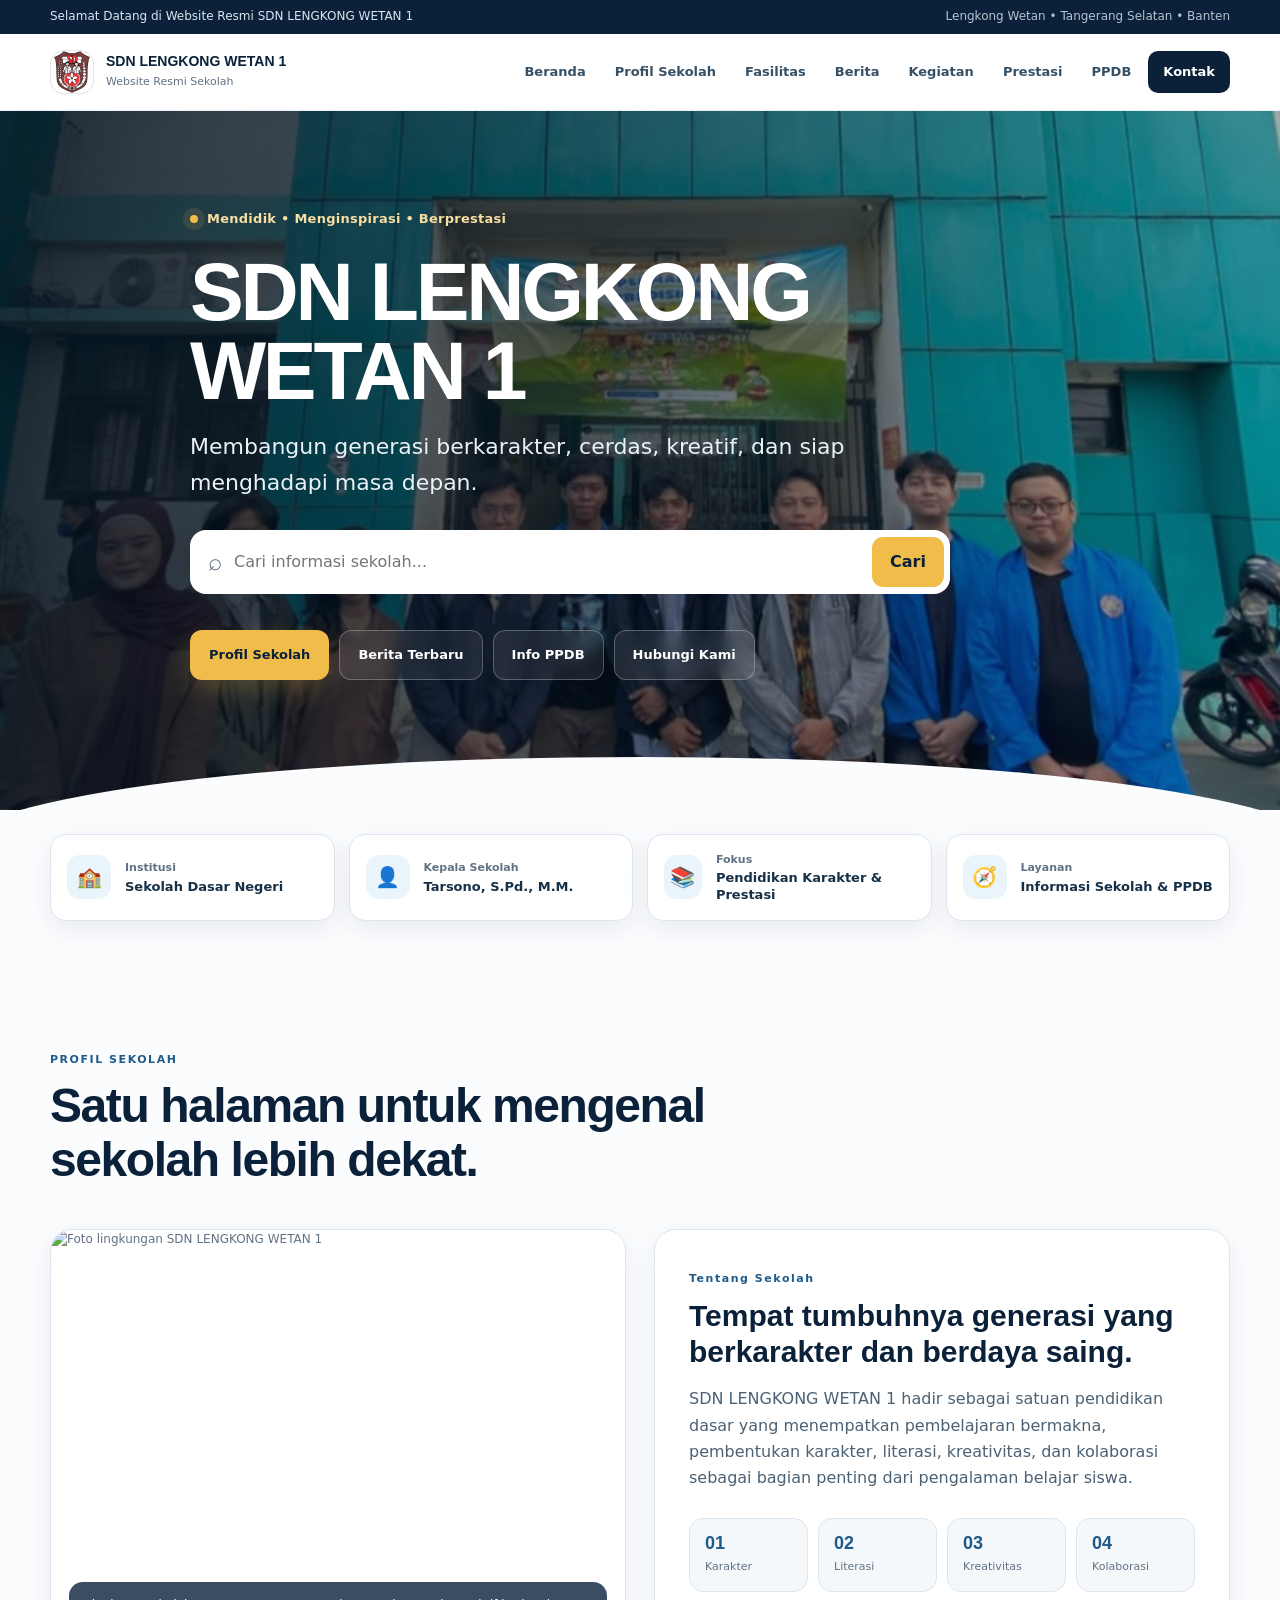
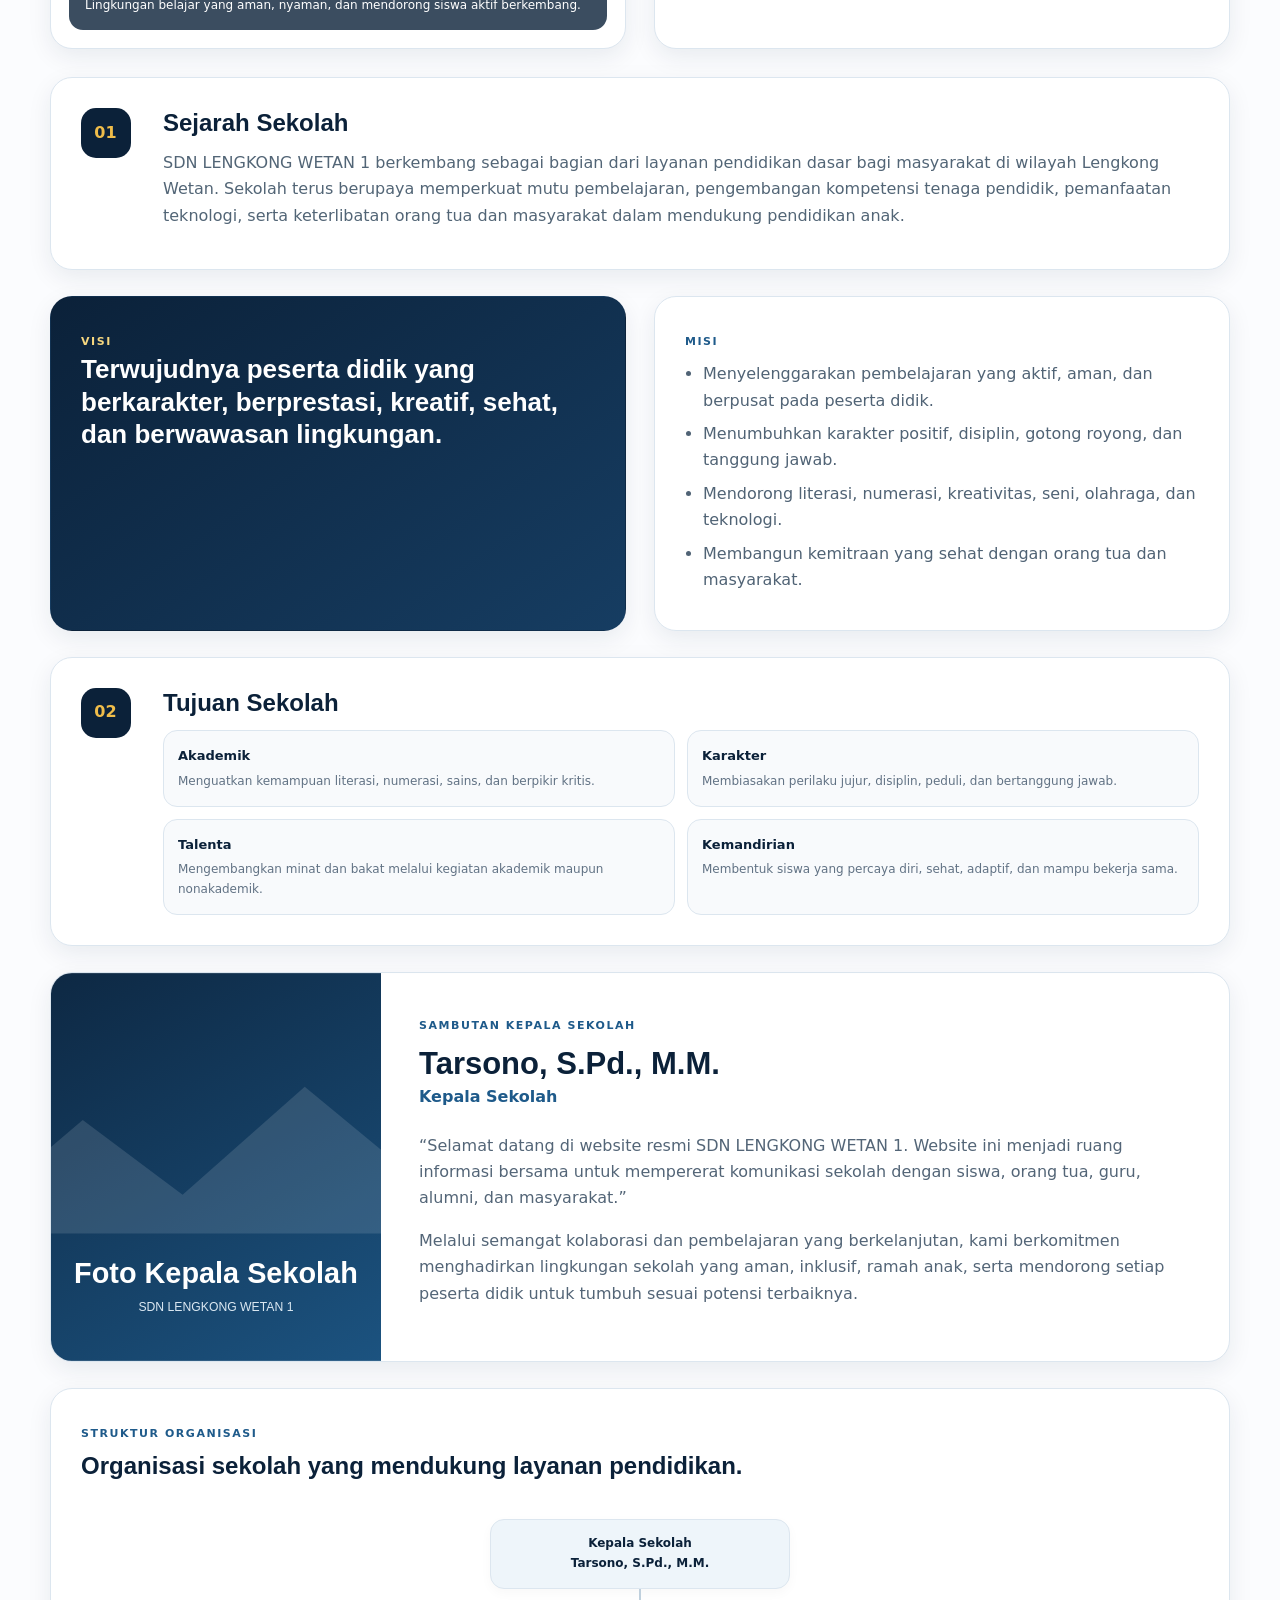
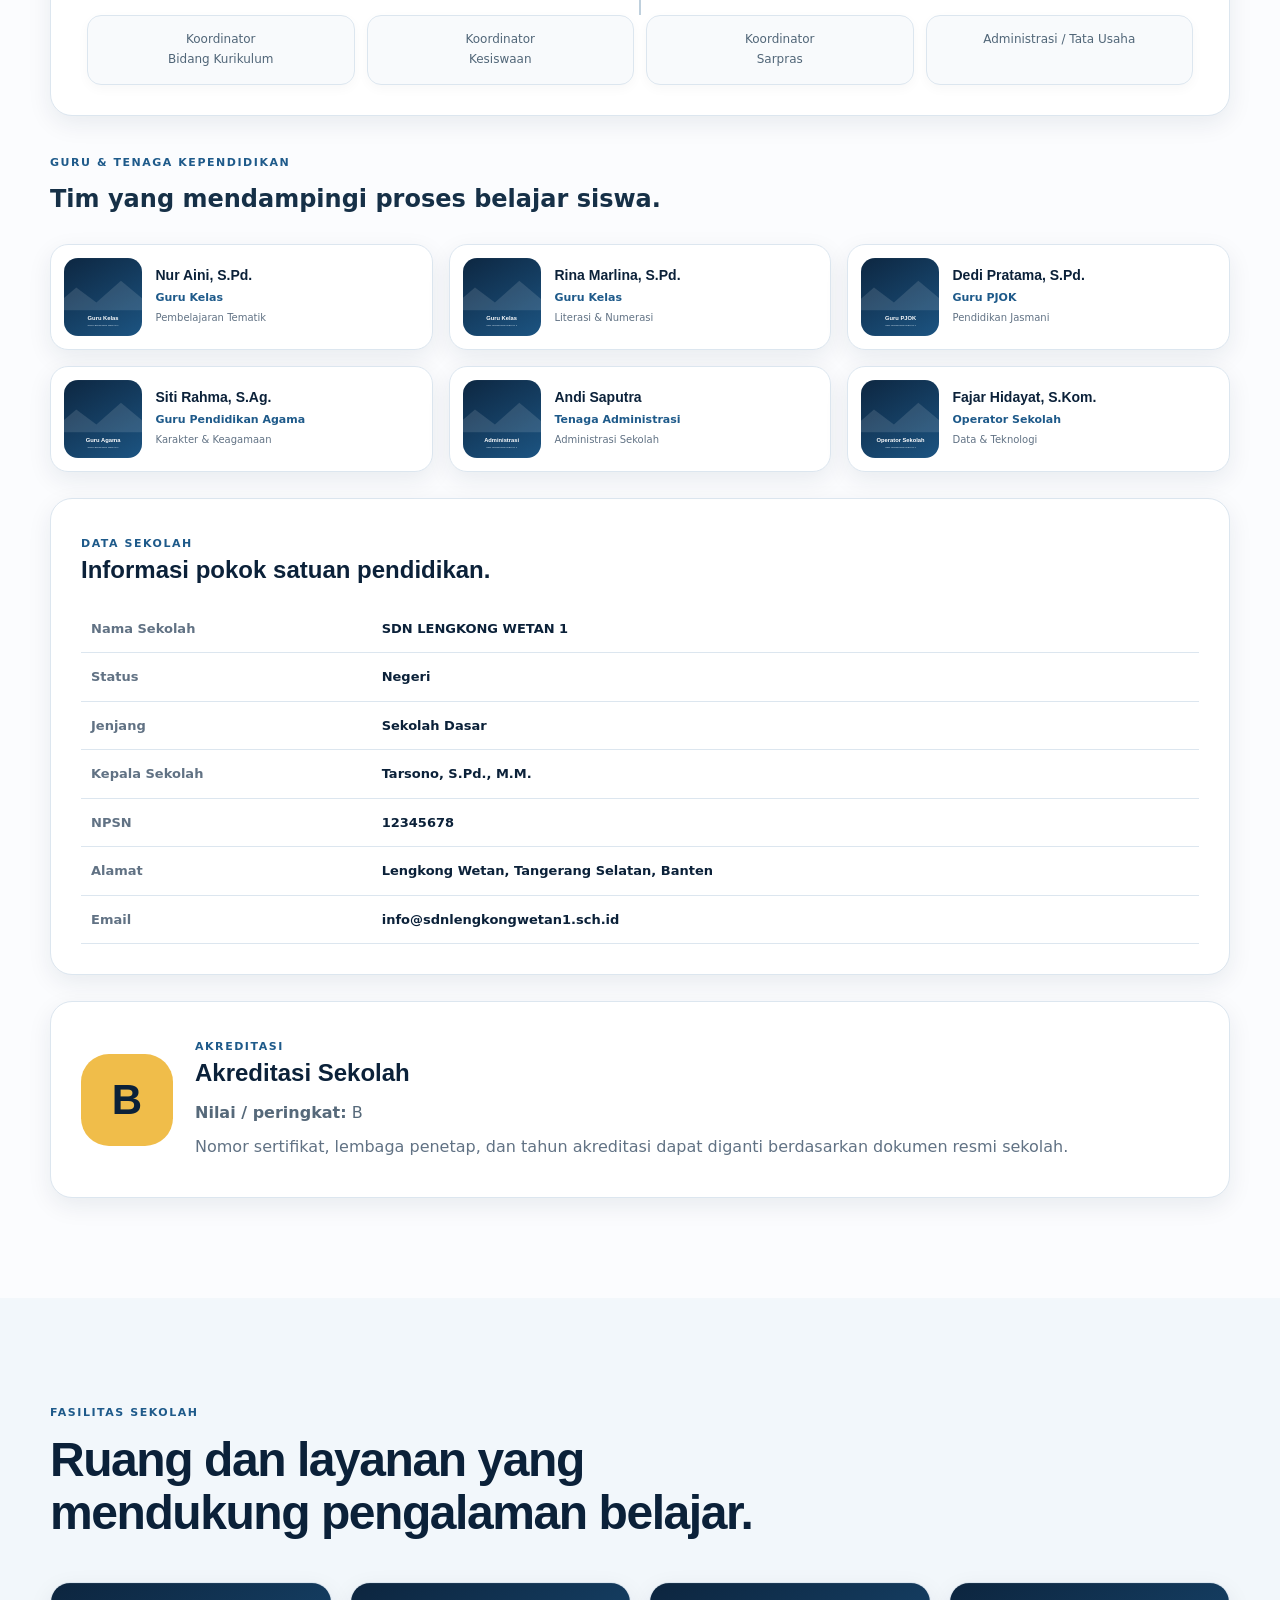
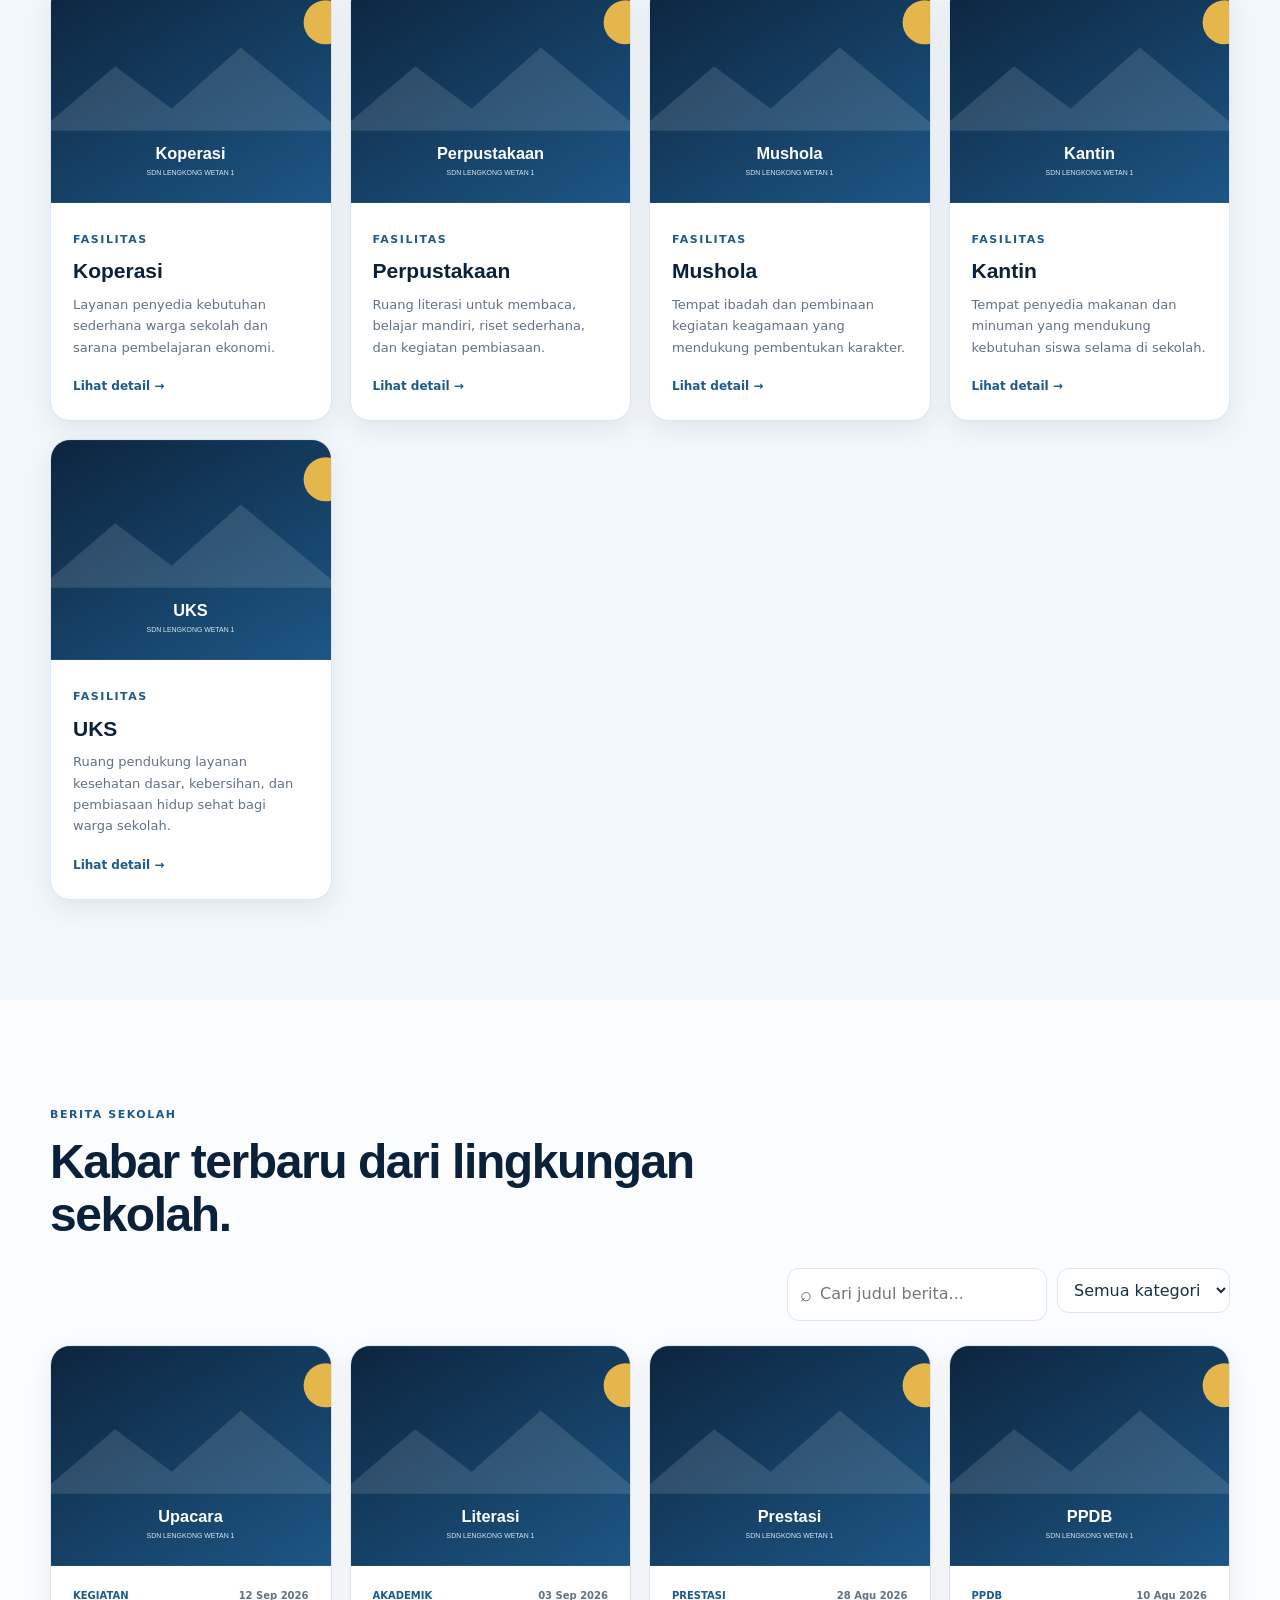
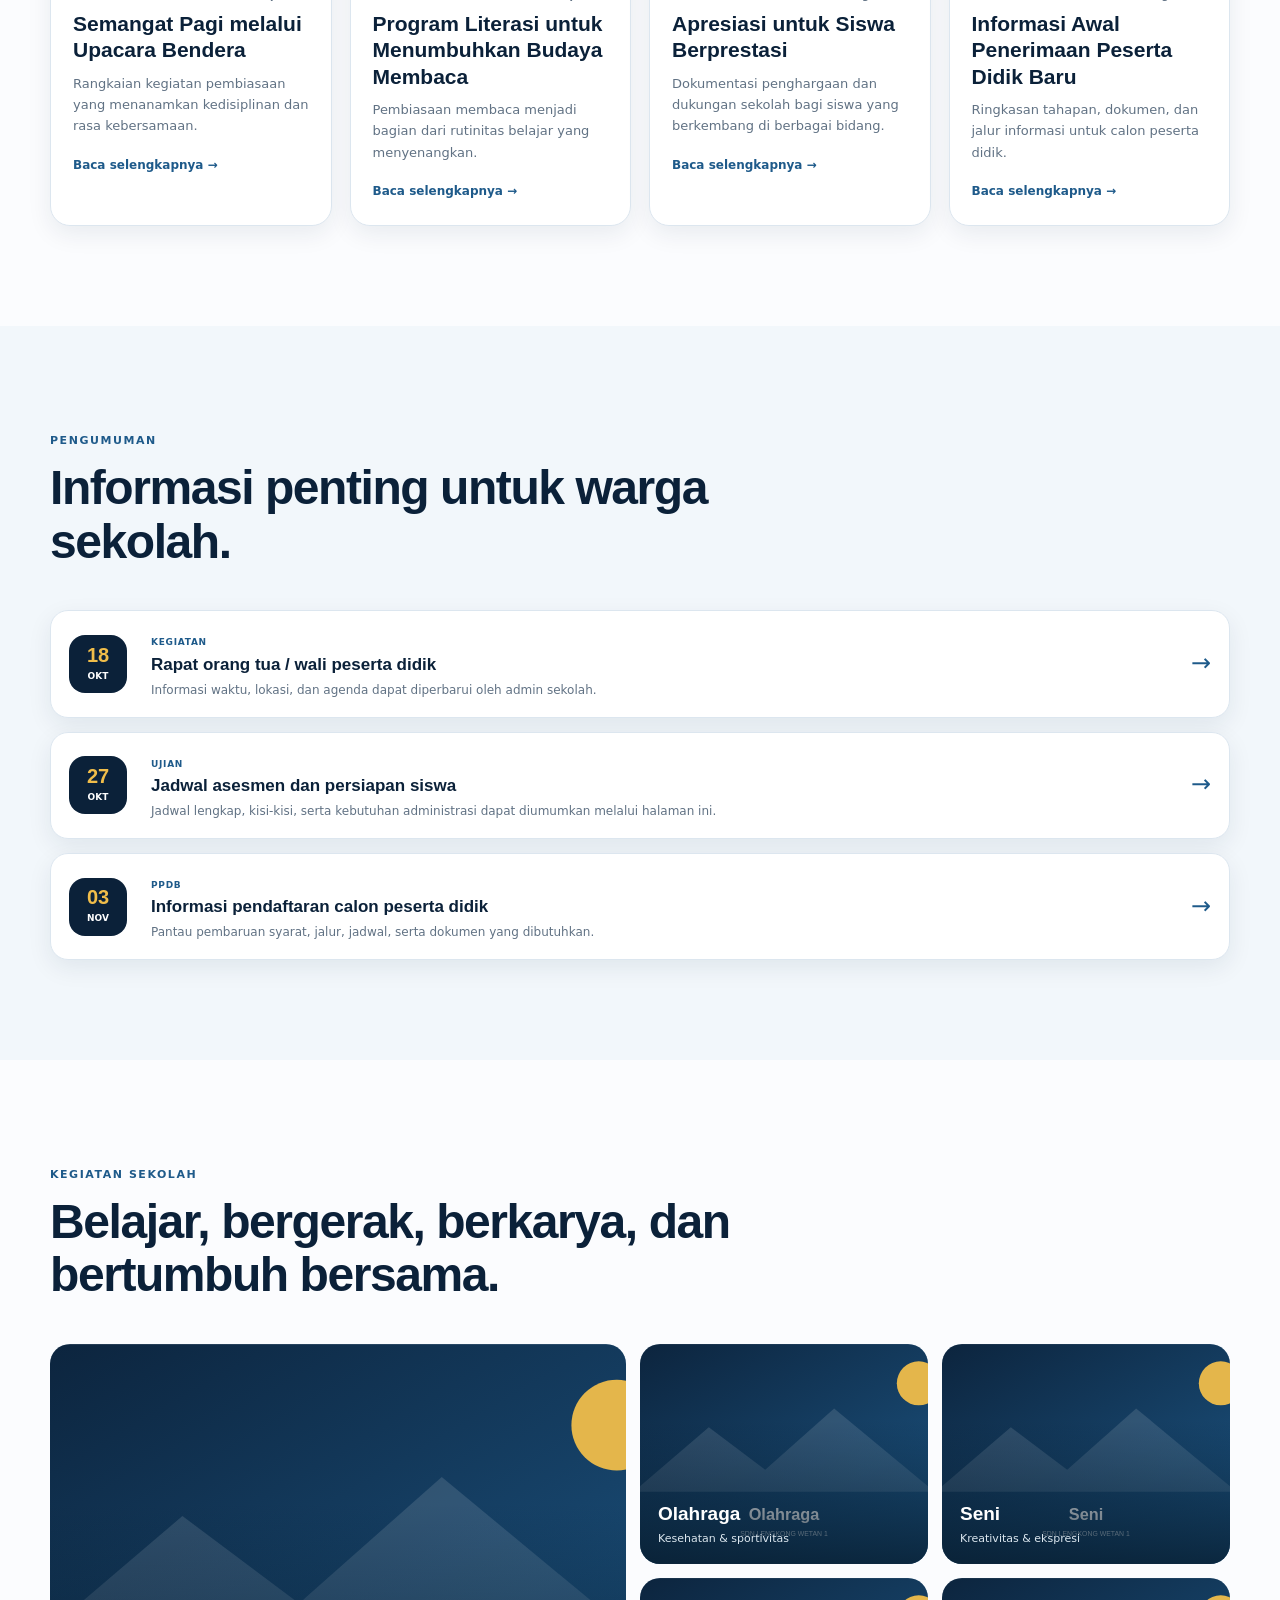
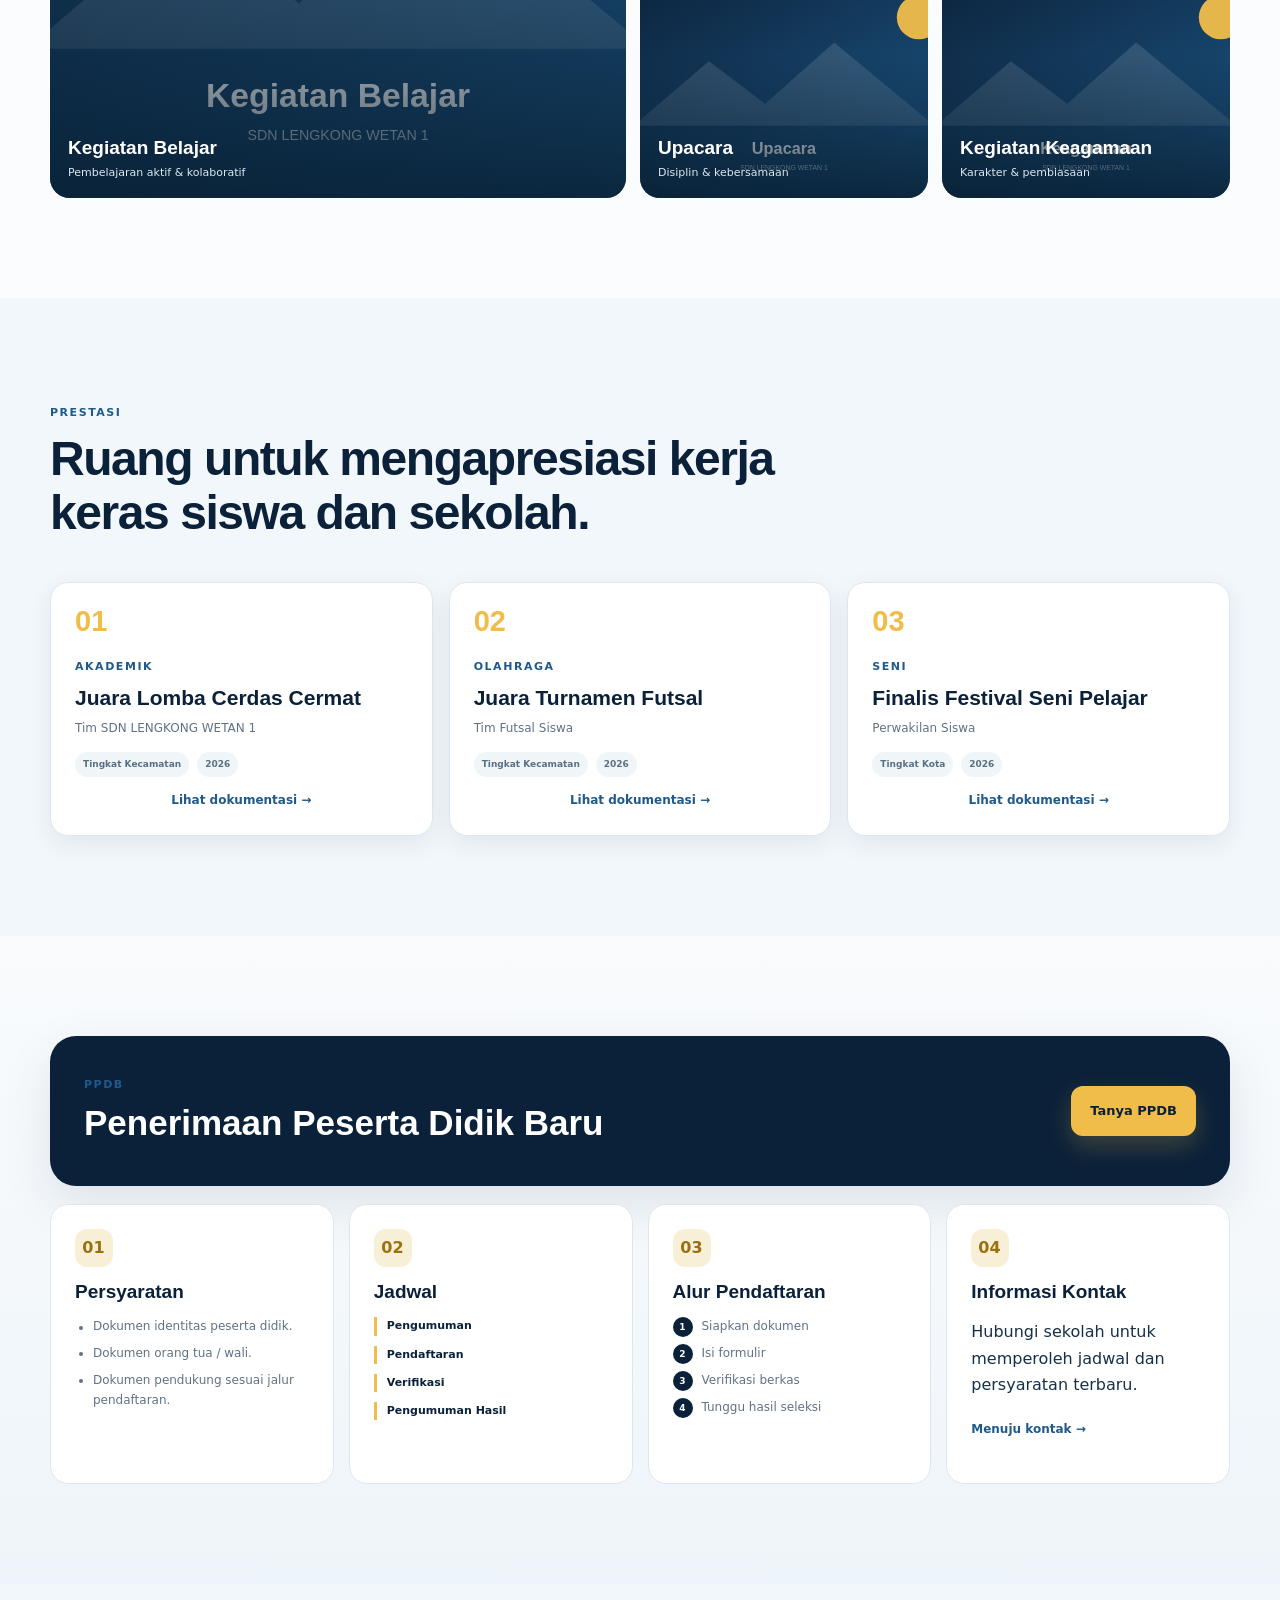
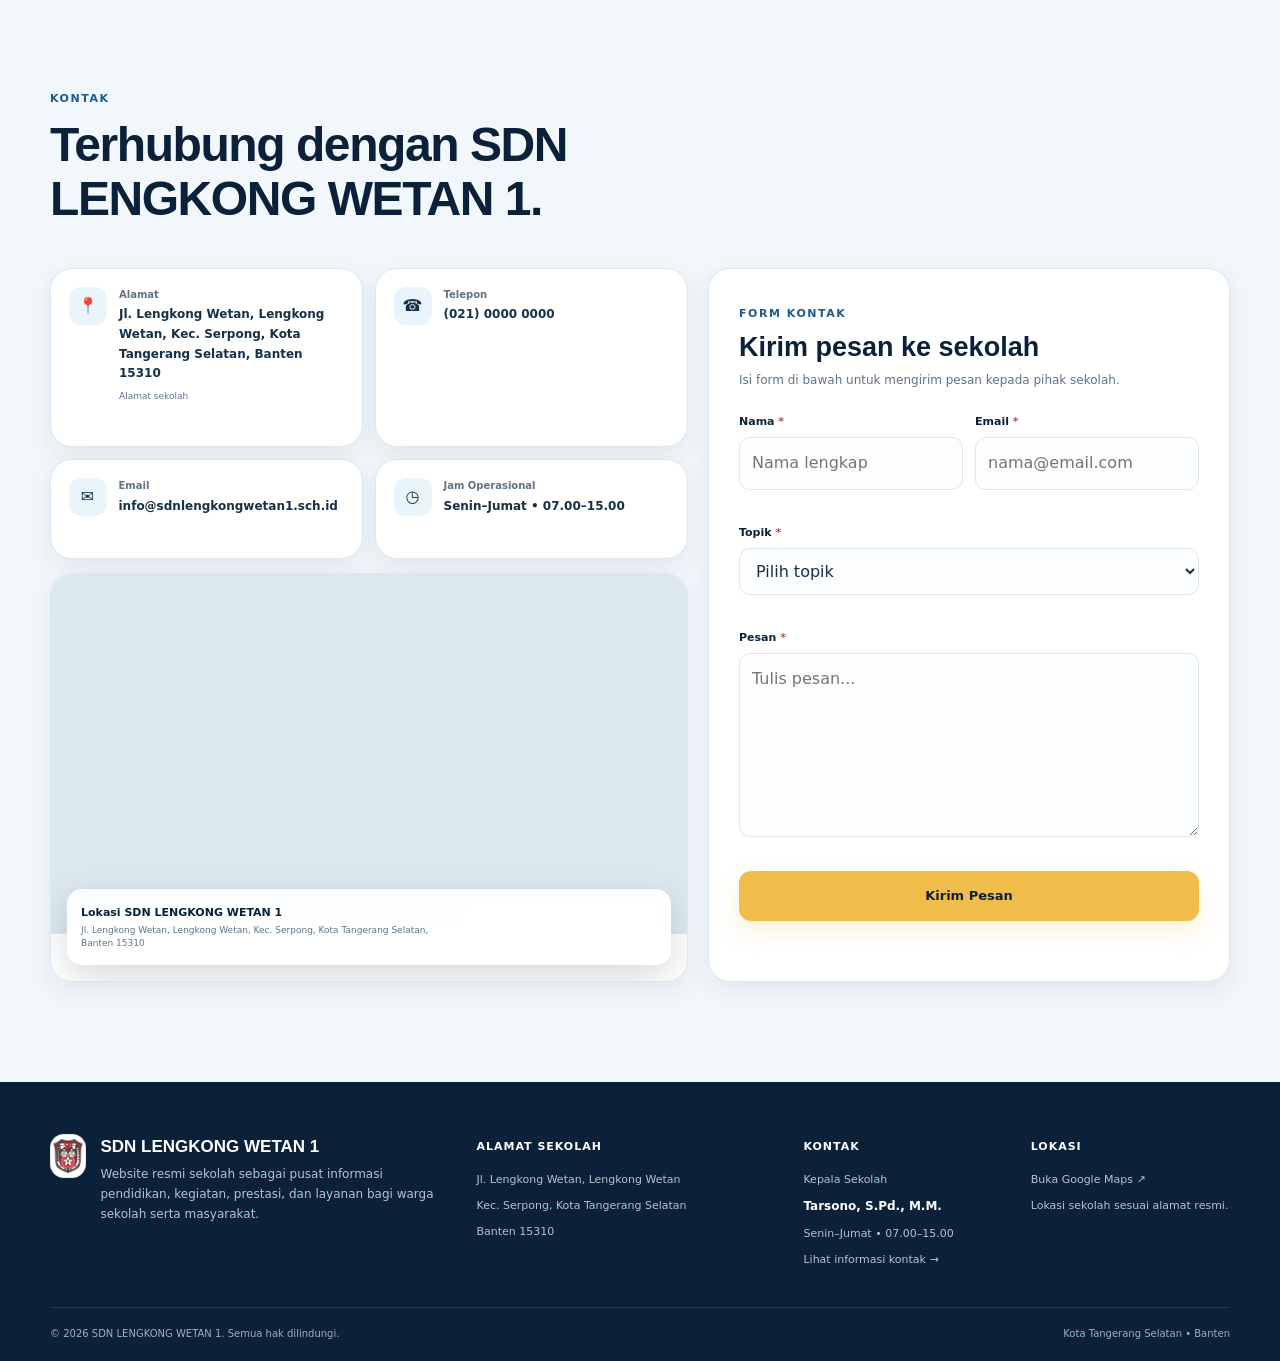
==== commit 0d233ce7: "Update print statement from 'Hello' to 'Goodbye'" ====
--- a/index.html
+++ b/index.html
@@ -3,7 +3,6 @@
 <head>
   <meta charset="UTF-8" />
   <meta name="viewport" content="width=device-width, initial-scale=1.0" />
-  <link rel="icon" type="image/png" href="assets/logo-school2.png">
   <meta name="description" content="Website resmi SDN LENGKONG WETAN 1 sebagai pusat informasi sekolah, profil, fasilitas, berita, kegiatan, prestasi, PPDB, dan kontak." />
   <meta name="theme-color" content="#0c2340" />
   <title>SDN LENGKONG WETAN 1 — Website Resmi</title>
@@ -53,7 +52,8 @@
 
   <main id="main-content">
     <section class="hero" id="beranda">
-      <div class="hero-backdrop" aria-hidden="true"></div>
+      <!-- # GANTI FOTO HERO / FOTO SEKOLAH: assets/images/school/foto_sekolah.jpg -->
+      <div class="hero-backdrop" aria-hidden="true" style="--hero-image: url('assets/images/school/foto_sekolah.jpg');"></div>
       <div class="container hero-content">
         <div class="hero-kicker"><span class="kicker-dot"></span> Mendidik • Menginspirasi • Berprestasi</div>
         <h1>SDN LENGKONG WETAN 1</h1>
@@ -104,18 +104,20 @@
       <div class="container">
         <div class="section-heading">
           <div><span class="eyebrow">PROFIL SEKOLAH</span><h2>Satu halaman untuk mengenal sekolah lebih dekat.</h2></div>
+          
         </div>
 
         <div class="profile-intro grid-2">
           <div class="image-card tall-photo">
-            <img src="assets/profile-school.jpg" alt="Foto lingkungan SDN LENGKONG WETAN 1" loading="lazy" />
+            <!-- # GANTI FOTO: school.profile -->
+            <img src="assets/images/school/foto_sekolah.jpg" alt="Foto lingkungan SDN LENGKONG WETAN 1" loading="lazy" />
             <div class="image-caption">Lingkungan belajar yang aman, nyaman, dan mendorong siswa aktif berkembang.</div>
           </div>
           <div class="content-card">
             <span class="eyebrow">Tentang Sekolah</span>
             <h3>Tempat tumbuhnya generasi yang berkarakter dan berdaya saing.</h3>
             <p>SDN LENGKONG WETAN 1 hadir sebagai satuan pendidikan dasar yang menempatkan pembelajaran bermakna, pembentukan karakter, literasi, kreativitas, dan kolaborasi sebagai bagian penting dari pengalaman belajar siswa.</p>
-            <p class="muted">Informasi profil sekolah disajikan untuk membantu masyarakat mengenal lingkungan dan layanan pendidikan sekolah.</p>
+            
             <div class="mini-stats">
               <div><strong>01</strong><span>Karakter</span></div>
               <div><strong>02</strong><span>Literasi</span></div>
@@ -128,7 +130,7 @@
         <div class="profile-stack">
           <article class="profile-block">
             <div class="block-marker">01</div>
-            <div><h3>Sejarah Sekolah</h3><p>SDN LENGKONG WETAN 1 berkembang sebagai bagian dari layanan pendidikan dasar bagi masyarakat di wilayah Lengkong Wetan. Sekolah terus berupaya memperkuat mutu pembelajaran, pengembangan kompetensi tenaga pendidik, pemanfaatan teknologi, serta keterlibatan orang tua dan masyarakat dalam mendukung pendidikan anak.</p><p>Sekolah terus berkembang melalui peningkatan mutu pembelajaran, penguatan karakter, dan kolaborasi bersama orang tua serta masyarakat.</p></div>
+            <div><h3>Sejarah Sekolah</h3><p> SDN LENGKONG WETAN 1 berkembang sebagai bagian dari layanan pendidikan dasar bagi masyarakat di wilayah Lengkong Wetan. Sekolah terus berupaya memperkuat mutu pembelajaran, pengembangan kompetensi tenaga pendidik, pemanfaatan teknologi, serta keterlibatan orang tua dan masyarakat dalam mendukung pendidikan anak.</p></div>
           </article>
 
           <div class="grid-2 compact-blocks">
@@ -143,7 +145,9 @@
 
           <article class="headmaster-card">
             <div class="headmaster-photo">
-              <img src="https://images.unsplash.com/photo-1560250097-0b93528c311a?auto=format&fit=crop&w=800&q=80" alt="Foto Kepala Sekolah" loading="lazy" data-fallback-label="Foto Kepala Sekolah" />
+              <!-- # GANTI FOTO: principal.photo -->
+            <img src="assets/images/principal/foto_kepala_sekolah.jpg" alt="Foto Kepala Sekolah" loading="lazy" data-fallback-label="Foto Kepala Sekolah" />
+              
             </div>
             <div class="headmaster-copy"><span class="eyebrow">SAMBUTAN KEPALA SEKOLAH</span><h3>Tarsono, S.Pd., M.M.</h3><p class="role">Kepala Sekolah</p><p>“Selamat datang di website resmi SDN LENGKONG WETAN 1. Website ini menjadi ruang informasi bersama untuk mempererat komunikasi sekolah dengan siswa, orang tua, guru, alumni, dan masyarakat.”</p><p>Melalui semangat kolaborasi dan pembelajaran yang berkelanjutan, kami berkomitmen menghadirkan lingkungan sekolah yang aman, inklusif, ramah anak, serta mendorong setiap peserta didik untuk tumbuh sesuai potensi terbaiknya.</p></div>
           </article>
@@ -160,12 +164,18 @@
           <article class="staff-section">
             <div class="section-heading small"><div><span class="eyebrow">GURU & TENAGA KEPENDIDIKAN</span><h3>Tim yang mendampingi proses belajar siswa.</h3></div></div>
             <div class="staff-grid" id="staffGrid">
-              <article class="person-card"><img src="https://images.unsplash.com/photo-1544717305-2782549b5136?auto=format&fit=crop&w=600&q=80" alt="Guru kelas" loading="lazy" data-fallback-label="Guru Kelas" /><div><h4>Nur Aini, S.Pd.</h4><span>Guru Kelas</span><small>Pembelajaran Tematik</small></div></article>
-              <article class="person-card"><img src="https://images.unsplash.com/photo-1544005313-94ddf0286df2?auto=format&fit=crop&w=600&q=80" alt="Guru kelas" loading="lazy" data-fallback-label="Guru Kelas" /><div><h4>Rina Marlina, S.Pd.</h4><span>Guru Kelas</span><small>Literasi & Numerasi</small></div></article>
-              <article class="person-card"><img src="https://images.unsplash.com/photo-1500648767791-00dcc994a43e?auto=format&fit=crop&w=600&q=80" alt="Guru olahraga" loading="lazy" data-fallback-label="Guru PJOK" /><div><h4>Dedi Pratama, S.Pd.</h4><span>Guru PJOK</span><small>Pendidikan Jasmani</small></div></article>
-              <article class="person-card"><img src="https://images.unsplash.com/photo-1551836022-d5d88e9218df?auto=format&fit=crop&w=600&q=80" alt="Guru agama" loading="lazy" data-fallback-label="Guru Agama" /><div><h4>Siti Rahma, S.Ag.</h4><span>Guru Pendidikan Agama</span><small>Karakter & Keagamaan</small></div></article>
-              <article class="person-card"><img src="https://images.unsplash.com/photo-1516321318423-f06f85e504b3?auto=format&fit=crop&w=600&q=80" alt="Tenaga administrasi" loading="lazy" data-fallback-label="Administrasi" /><div><h4>Andi Saputra</h4><span>Tenaga Administrasi</span><small>Administrasi Sekolah</small></div></article>
-              <article class="person-card"><img src="https://images.unsplash.com/photo-1494790108377-be9c29b29330?auto=format&fit=crop&w=600&q=80" alt="Operator sekolah" loading="lazy" data-fallback-label="Operator Sekolah" /><div><h4>Fajar Hidayat, S.Kom.</h4><span>Operator Sekolah</span><small>Data & Teknologi</small></div></article>
+              <article class="person-card"><!-- # GANTI FOTO: teachers.01 -->
+            <img src="assets/images/teachers/guru_01.jpg" alt="Guru kelas" loading="lazy" data-fallback-label="Guru Kelas" /><div><h4>Nur Aini, S.Pd.</h4><span>Guru Kelas</span><small>Pembelajaran Tematik</small></div></article>
+              <article class="person-card"><!-- # GANTI FOTO: teachers.02 -->
+            <img src="assets/images/teachers/guru_02.jpg" alt="Guru kelas" loading="lazy" data-fallback-label="Guru Kelas" /><div><h4>Rina Marlina, S.Pd.</h4><span>Guru Kelas</span><small>Literasi & Numerasi</small></div></article>
+              <article class="person-card"><!-- # GANTI FOTO: teachers.03 -->
+            <img src="assets/images/teachers/guru_03.jpg" alt="Guru olahraga" loading="lazy" data-fallback-label="Guru PJOK" /><div><h4>Dedi Pratama, S.Pd.</h4><span>Guru PJOK</span><small>Pendidikan Jasmani</small></div></article>
+              <article class="person-card"><!-- # GANTI FOTO: teachers.04 -->
+            <img src="assets/images/teachers/guru_04.jpg" alt="Guru agama" loading="lazy" data-fallback-label="Guru Agama" /><div><h4>Siti Rahma, S.Ag.</h4><span>Guru Pendidikan Agama</span><small>Karakter & Keagamaan</small></div></article>
+              <article class="person-card"><!-- # GANTI FOTO: teachers.05 -->
+            <img src="assets/images/teachers/guru_05.jpg" alt="Tenaga administrasi" loading="lazy" data-fallback-label="Administrasi" /><div><h4>Andi Saputra</h4><span>Tenaga Administrasi</span><small>Administrasi Sekolah</small></div></article>
+              <article class="person-card"><!-- # GANTI FOTO: teachers.06 -->
+            <img src="assets/images/teachers/guru_06.jpg" alt="Operator sekolah" loading="lazy" data-fallback-label="Operator Sekolah" /><div><h4>Fajar Hidayat, S.Kom.</h4><span>Operator Sekolah</span><small>Data & Teknologi</small></div></article>
             </div>
           </article>
 
@@ -176,15 +186,15 @@
               <tr><th>Status</th><td>Negeri</td></tr>
               <tr><th>Jenjang</th><td>Sekolah Dasar</td></tr>
               <tr><th>Kepala Sekolah</th><td>Tarsono, S.Pd., M.M.</td></tr>
-              <tr><th>NPSN</th><td>12345678</td></tr>
-              <tr><th>Alamat</th><td>Lengkong Wetan, Tangerang Selatan, Banten</td></tr>
-              <tr><th>Email</th><td>info@sdnlengkongwetan1.sch.id</td></tr>
+              <tr><th>NPSN</th><td>12345678 </td></tr>
+              <tr><th>Alamat</th><td>Lengkong Wetan, Tangerang Selatan, Banten </td></tr>
+              <tr><th>Email</th><td>info@sdnlengkongwetan1.sch.id </td></tr>
             </tbody></table></div>
           </article>
 
           <article class="accreditation-card">
-            <div class="accred-badge">A</div>
-            <div><span class="eyebrow">AKREDITASI</span><h3>Akreditasi Sekolah</h3><p><b>Nilai / peringkat:</b> A</p></div>
+            <div class="accred-badge">B</div>
+            <div><span class="eyebrow">AKREDITASI</span><h3>Akreditasi Sekolah</h3><p><b>Nilai / peringkat:</b> B </p><p class="muted">Nomor sertifikat, lembaga penetap, dan tahun akreditasi dapat diganti berdasarkan dokumen resmi sekolah.</p></div>
           </article>
         </div>
       </div>
@@ -195,20 +205,29 @@
         <div class="section-heading"><div><span class="eyebrow">FASILITAS SEKOLAH</span><h2>Ruang dan layanan yang mendukung pengalaman belajar.</h2></div></div>
         <div class="facility-grid" id="facilityGrid">
           <article class="facility-card searchable-card" data-search="koperasi fasilitas belanja kebutuhan siswa">
-            <button class="card-image-button" type="button" data-modal="facility-koperasi" aria-label="Lihat detail Koperasi"><img src="https://images.unsplash.com/photo-1556740749-887f6717d7e4?auto=format&fit=crop&w=900&q=85" alt="Koperasi sekolah" loading="lazy" data-fallback-label="Koperasi" /></button>
-            <div class="facility-copy"><span class="card-label">FASILITAS</span><h3>Koperasi</h3><p>Layanan penyedia kebutuhan sederhana warga sekolah dan sarana pembelajaran ekonomi.</p><button class="text-link" type="button" data-modal="facility-koperasi">Lihat detail <span>→</span></button></div>
+            <button class="card-image-button" type="button" data-modal="facility-koperasi" data-modal-image="assets/images/facilities/foto_koperasi.jpg" aria-label="Lihat detail Koperasi"><!-- # GANTI FOTO: facilities.koperasi -->
+            <img src="assets/images/facilities/foto_koperasi.jpg" alt="Koperasi sekolah" loading="lazy" data-fallback-label="Koperasi" /></button>
+            <div class="facility-copy"><span class="card-label">FASILITAS</span><h3>Koperasi</h3><p>Layanan penyedia kebutuhan sederhana warga sekolah dan sarana pembelajaran ekonomi.</p><button class="text-link" type="button" data-modal="facility-koperasi" data-modal-image="assets/images/facilities/foto_koperasi.jpg">Lihat detail <span>→</span></button></div>
           </article>
           <article class="facility-card searchable-card" data-search="perpustakaan fasilitas buku literasi membaca">
-            <button class="card-image-button" type="button" data-modal="facility-perpustakaan" aria-label="Lihat detail Perpustakaan"><img src="https://images.unsplash.com/photo-1507842217343-583bb7270b66?auto=format&fit=crop&w=900&q=85" alt="Perpustakaan sekolah" loading="lazy" data-fallback-label="Perpustakaan" /></button>
-            <div class="facility-copy"><span class="card-label">FASILITAS</span><h3>Perpustakaan</h3><p>Ruang literasi untuk membaca, belajar mandiri, riset sederhana, dan kegiatan pembiasaan.</p><button class="text-link" type="button" data-modal="facility-perpustakaan">Lihat detail <span>→</span></button></div>
+            <button class="card-image-button" type="button" data-modal="facility-perpustakaan" data-modal-image="assets/images/facilities/foto_perpustakaan.jpg" aria-label="Lihat detail Perpustakaan"><!-- # GANTI FOTO: facilities.perpustakaan -->
+            <img src="assets/images/facilities/foto_perpustakaan.jpg" alt="Perpustakaan sekolah" loading="lazy" data-fallback-label="Perpustakaan" /></button>
+            <div class="facility-copy"><span class="card-label">FASILITAS</span><h3>Perpustakaan</h3><p>Ruang literasi untuk membaca, belajar mandiri, riset sederhana, dan kegiatan pembiasaan.</p><button class="text-link" type="button" data-modal="facility-perpustakaan" data-modal-image="assets/images/facilities/foto_perpustakaan.jpg">Lihat detail <span>→</span></button></div>
           </article>
           <article class="facility-card searchable-card" data-search="mushola fasilitas ibadah kegiatan keagamaan">
-            <button class="card-image-button" type="button" data-modal="facility-mushola" aria-label="Lihat detail Mushola"><img src="https://images.unsplash.com/photo-1564769625905-50e93615e769?auto=format&fit=crop&w=900&q=85" alt="Mushola" loading="lazy" data-fallback-label="Mushola" /></button>
-            <div class="facility-copy"><span class="card-label">FASILITAS</span><h3>Mushola</h3><p>Tempat ibadah dan pembinaan kegiatan keagamaan yang mendukung pembentukan karakter.</p><button class="text-link" type="button" data-modal="facility-mushola">Lihat detail <span>→</span></button></div>
+            <button class="card-image-button" type="button" data-modal="facility-mushola" data-modal-image="assets/images/facilities/foto_mushola.jpg" aria-label="Lihat detail Mushola"><!-- # GANTI FOTO: facilities.mushola -->
+            <img src="assets/images/facilities/foto_mushola.jpg" alt="Mushola" loading="lazy" data-fallback-label="Mushola" /></button>
+            <div class="facility-copy"><span class="card-label">FASILITAS</span><h3>Mushola</h3><p>Tempat ibadah dan pembinaan kegiatan keagamaan yang mendukung pembentukan karakter.</p><button class="text-link" type="button" data-modal="facility-mushola" data-modal-image="assets/images/facilities/foto_mushola.jpg">Lihat detail <span>→</span></button></div>
           </article>
           <article class="facility-card searchable-card" data-search="kantin fasilitas makanan minuman sehat">
-            <button class="card-image-button" type="button" data-modal="facility-kantin" aria-label="Lihat detail Kantin"><img src="https://images.unsplash.com/photo-1519869325930-281384150729?auto=format&fit=crop&w=900&q=85" alt="Kantin sekolah" loading="lazy" data-fallback-label="Kantin" /></button>
-            <div class="facility-copy"><span class="card-label">FASILITAS</span><h3>Kantin</h3><p>Tempat penyedia makanan dan minuman yang mendukung kebutuhan siswa selama di sekolah.</p><button class="text-link" type="button" data-modal="facility-kantin">Lihat detail <span>→</span></button></div>
+            <button class="card-image-button" type="button" data-modal="facility-kantin" data-modal-image="assets/images/facilities/foto_kantin.jpg" aria-label="Lihat detail Kantin"><!-- # GANTI FOTO: facilities.kantin -->
+            <img src="assets/images/facilities/foto_kantin.jpg" alt="Kantin sekolah" loading="lazy" data-fallback-label="Kantin" /></button>
+            <div class="facility-copy"><span class="card-label">FASILITAS</span><h3>Kantin</h3><p>Tempat penyedia makanan dan minuman yang mendukung kebutuhan siswa selama di sekolah.</p><button class="text-link" type="button" data-modal="facility-kantin" data-modal-image="assets/images/facilities/foto_kantin.jpg">Lihat detail <span>→</span></button></div>
+          </article>
+          <article class="facility-card searchable-card" data-search="uks usaha kesehatan sekolah ruang kesehatan siswa">
+            <button class="card-image-button" type="button" data-modal="facility-uks" data-modal-image="assets/images/facilities/foto_uks.jpg" aria-label="Lihat detail UKS"><!-- # GANTI FOTO: facilities.uks -->
+            <img src="assets/images/facilities/foto_uks.jpg" alt="UKS" loading="lazy" data-fallback-label="UKS" /></button>
+            <div class="facility-copy"><span class="card-label">FASILITAS</span><h3>UKS</h3><p>Ruang pendukung layanan kesehatan dasar, kebersihan, dan pembiasaan hidup sehat bagi warga sekolah.</p><button class="text-link" type="button" data-modal="facility-uks" data-modal-image="assets/images/facilities/foto_uks.jpg">Lihat detail <span>→</span></button></div>
           </article>
         </div>
         <div class="empty-state" id="facilityEmpty" hidden>Fasilitas yang dicari belum ditemukan.</div>
@@ -216,6 +235,7 @@
     </section>
 
     <section class="section" id="berita">
+      <!-- # GANTI FOTO BERITA: assets/images/news/ -->
       <div class="container">
         <div class="section-heading"><div><span class="eyebrow">BERITA SEKOLAH</span><h2>Kabar terbaru dari lingkungan sekolah.</h2></div></div>
         <div class="filter-toolbar">
@@ -224,20 +244,24 @@
         </div>
         <div class="news-grid" id="newsGrid">
           <article class="news-card searchable-card" data-category="kegiatan" data-search="semangat pagi upacara bendera kegiatan siswa">
-            <button class="card-image-button" type="button" data-modal="news-1" aria-label="Buka berita Upacara Bendera"><img src="https://images.unsplash.com/photo-1509062522246-3755977927d7?auto=format&fit=crop&w=900&q=85" alt="Kegiatan upacara siswa" loading="lazy" data-fallback-label="Upacara" /></button>
-            <div class="news-copy"><div class="news-meta"><span>KEGIATAN</span><time datetime="2026-09-12">12 Sep 2026</time></div><h3>Semangat Pagi melalui Upacara Bendera</h3><p>Rangkaian kegiatan pembiasaan yang menanamkan kedisiplinan dan rasa kebersamaan.</p><button class="text-link" type="button" data-modal="news-1">Baca selengkapnya <span>→</span></button></div>
+            <button class="card-image-button" type="button" data-modal="news-1" data-modal-image="assets/images/news/berita_01.jpg" aria-label="Buka berita Upacara Bendera"><!-- # GANTI FOTO: news.01 -->
+            <img src="assets/images/news/berita_01.jpg" alt="Kegiatan upacara siswa" loading="lazy" data-fallback-label="Upacara" /></button>
+            <div class="news-copy"><div class="news-meta"><span>KEGIATAN</span><time datetime="2026-09-12">12 Sep 2026</time></div><h3>Semangat Pagi melalui Upacara Bendera</h3><p>Rangkaian kegiatan pembiasaan yang menanamkan kedisiplinan dan rasa kebersamaan.</p><button class="text-link" type="button" data-modal="news-1" data-modal-image="assets/images/news/berita_01.jpg">Baca selengkapnya <span>→</span></button></div>
           </article>
           <article class="news-card searchable-card" data-category="akademik" data-search="literasi membaca perpustakaan akademik siswa">
-            <button class="card-image-button" type="button" data-modal="news-2" aria-label="Buka berita Program Literasi"><img src="https://images.unsplash.com/photo-1521587760476-6c12a4b040da?auto=format&fit=crop&w=900&q=85" alt="Kegiatan literasi" loading="lazy" data-fallback-label="Literasi" /></button>
-            <div class="news-copy"><div class="news-meta"><span>AKADEMIK</span><time datetime="2026-09-03">03 Sep 2026</time></div><h3>Program Literasi untuk Menumbuhkan Budaya Membaca</h3><p>Pembiasaan membaca menjadi bagian dari rutinitas belajar yang menyenangkan.</p><button class="text-link" type="button" data-modal="news-2">Baca selengkapnya <span>→</span></button></div>
+            <button class="card-image-button" type="button" data-modal="news-2" data-modal-image="assets/images/news/berita_02.jpg" aria-label="Buka berita Program Literasi"><!-- # GANTI FOTO: news.02 -->
+            <img src="assets/images/news/berita_02.jpg" alt="Kegiatan literasi" loading="lazy" data-fallback-label="Literasi" /></button>
+            <div class="news-copy"><div class="news-meta"><span>AKADEMIK</span><time datetime="2026-09-03">03 Sep 2026</time></div><h3>Program Literasi untuk Menumbuhkan Budaya Membaca</h3><p>Pembiasaan membaca menjadi bagian dari rutinitas belajar yang menyenangkan.</p><button class="text-link" type="button" data-modal="news-2" data-modal-image="assets/images/news/berita_02.jpg">Baca selengkapnya <span>→</span></button></div>
           </article>
           <article class="news-card searchable-card" data-category="prestasi" data-search="prestasi lomba siswa penghargaan">
-            <button class="card-image-button" type="button" data-modal="news-3" aria-label="Buka berita Prestasi Siswa"><img src="https://images.unsplash.com/photo-1523240795612-9a054b0db644?auto=format&fit=crop&w=900&q=85" alt="Prestasi siswa" loading="lazy" data-fallback-label="Prestasi" /></button>
-            <div class="news-copy"><div class="news-meta"><span>PRESTASI</span><time datetime="2026-08-28">28 Agu 2026</time></div><h3>Apresiasi untuk Siswa Berprestasi</h3><p>Dokumentasi penghargaan dan dukungan sekolah bagi siswa yang berkembang di berbagai bidang.</p><button class="text-link" type="button" data-modal="news-3">Baca selengkapnya <span>→</span></button></div>
+            <button class="card-image-button" type="button" data-modal="news-3" data-modal-image="assets/images/news/berita_03.jpg" aria-label="Buka berita Prestasi Siswa"><!-- # GANTI FOTO: news.03 -->
+            <img src="assets/images/news/berita_03.jpg" alt="Prestasi siswa" loading="lazy" data-fallback-label="Prestasi" /></button>
+            <div class="news-copy"><div class="news-meta"><span>PRESTASI</span><time datetime="2026-08-28">28 Agu 2026</time></div><h3>Apresiasi untuk Siswa Berprestasi</h3><p>Dokumentasi penghargaan dan dukungan sekolah bagi siswa yang berkembang di berbagai bidang.</p><button class="text-link" type="button" data-modal="news-3" data-modal-image="assets/images/news/berita_03.jpg">Baca selengkapnya <span>→</span></button></div>
           </article>
           <article class="news-card searchable-card" data-category="ppdb" data-search="ppdb pendaftaran peserta didik baru sekolah">
-            <button class="card-image-button" type="button" data-modal="news-4" aria-label="Buka berita Informasi PPDB"><img src="https://images.unsplash.com/photo-1588072432836-e10032774350?auto=format&fit=crop&w=900&q=85" alt="PPDB sekolah" loading="lazy" data-fallback-label="PPDB" /></button>
-            <div class="news-copy"><div class="news-meta"><span>PPDB</span><time datetime="2026-08-10">10 Agu 2026</time></div><h3>Informasi Awal Penerimaan Peserta Didik Baru</h3><p>Ringkasan tahapan, dokumen, dan jalur informasi untuk calon peserta didik.</p><button class="text-link" type="button" data-modal="news-4">Baca selengkapnya <span>→</span></button></div>
+            <button class="card-image-button" type="button" data-modal="news-4" data-modal-image="assets/images/news/berita_04.jpg" aria-label="Buka berita Informasi PPDB"><!-- # GANTI FOTO: news.04 -->
+            <img src="assets/images/news/berita_04.jpg" alt="PPDB sekolah" loading="lazy" data-fallback-label="PPDB" /></button>
+            <div class="news-copy"><div class="news-meta"><span>PPDB</span><time datetime="2026-08-10">10 Agu 2026</time></div><h3>Informasi Awal Penerimaan Peserta Didik Baru</h3><p>Ringkasan tahapan, dokumen, dan jalur informasi untuk calon peserta didik.</p><button class="text-link" type="button" data-modal="news-4" data-modal-image="assets/images/news/berita_04.jpg">Baca selengkapnya <span>→</span></button></div>
           </article>
         </div>
         <div class="empty-state" id="newsEmpty" hidden>Berita yang sesuai belum ditemukan.</div>
@@ -248,8 +272,8 @@
       <div class="container">
         <div class="section-heading"><div><span class="eyebrow">PENGUMUMAN</span><h2>Informasi penting untuk warga sekolah.</h2></div></div>
         <div class="announcement-list">
-          <article class="announcement-item"><span class="announce-date"><b>18</b><small>OKT</small></span><div><span class="announcement-tag">Kegiatan</span><h3>Rapat orang tua / wali peserta didik</h3><p>Rapat bersama orang tua dan wali peserta didik untuk membahas program serta perkembangan kegiatan sekolah.</p></div><span class="announcement-arrow">→</span></article>
-          <article class="announcement-item"><span class="announce-date"><b>27</b><small>OKT</small></span><div><span class="announcement-tag">Ujian</span><h3>Jadwal asesmen dan persiapan siswa</h3><p>Peserta didik mengikuti asesmen dengan persiapan materi, perlengkapan, dan jadwal yang telah ditetapkan.</p></div><span class="announcement-arrow">→</span></article>
+          <article class="announcement-item"><span class="announce-date"><b>18</b><small>OKT</small></span><div><span class="announcement-tag">Kegiatan</span><h3>Rapat orang tua / wali peserta didik</h3><p>Informasi waktu, lokasi, dan agenda dapat diperbarui oleh admin sekolah.</p></div><span class="announcement-arrow">→</span></article>
+          <article class="announcement-item"><span class="announce-date"><b>27</b><small>OKT</small></span><div><span class="announcement-tag">Ujian</span><h3>Jadwal asesmen dan persiapan siswa</h3><p>Jadwal lengkap, kisi-kisi, serta kebutuhan administrasi dapat diumumkan melalui halaman ini.</p></div><span class="announcement-arrow">→</span></article>
           <article class="announcement-item"><span class="announce-date"><b>03</b><small>NOV</small></span><div><span class="announcement-tag">PPDB</span><h3>Informasi pendaftaran calon peserta didik</h3><p>Pantau pembaruan syarat, jalur, jadwal, serta dokumen yang dibutuhkan.</p></div><span class="announcement-arrow">→</span></article>
         </div>
       </div>
@@ -259,11 +283,16 @@
       <div class="container">
         <div class="section-heading"><div><span class="eyebrow">KEGIATAN SEKOLAH</span><h2>Belajar, bergerak, berkarya, dan bertumbuh bersama.</h2></div></div>
         <div class="activity-grid">
-          <button class="activity-card large" type="button" data-modal="activity-1"><img src="https://images.unsplash.com/photo-1577896851231-70ef18881754?auto=format&fit=crop&w=1200&q=85" alt="Kegiatan belajar" loading="lazy" data-fallback-label="Kegiatan Belajar" /><span><b>Kegiatan Belajar</b><small>Pembelajaran aktif & kolaboratif</small></span></button>
-          <button class="activity-card" type="button" data-modal="activity-2"><img src="https://images.unsplash.com/photo-1546484959-fd8f8a5f4b0f?auto=format&fit=crop&w=800&q=85" alt="Kegiatan olahraga" loading="lazy" data-fallback-label="Olahraga" /><span><b>Olahraga</b><small>Kesehatan & sportivitas</small></span></button>
-          <button class="activity-card" type="button" data-modal="activity-3"><img src="https://images.unsplash.com/photo-1516321318423-f06f85e504b3?auto=format&fit=crop&w=800&q=85" alt="Kegiatan seni" loading="lazy" data-fallback-label="Seni" /><span><b>Seni</b><small>Kreativitas & ekspresi</small></span></button>
-          <button class="activity-card" type="button" data-modal="activity-4"><img src="https://images.unsplash.com/photo-1509062522246-3755977927d7?auto=format&fit=crop&w=800&q=85" alt="Kegiatan upacara" loading="lazy" data-fallback-label="Upacara" /><span><b>Upacara</b><small>Disiplin & kebersamaan</small></span></button>
-          <button class="activity-card" type="button" data-modal="activity-5"><img src="https://images.unsplash.com/photo-1532629345422-7515f3d16bb6?auto=format&fit=crop&w=800&q=85" alt="Kegiatan keagamaan" loading="lazy" data-fallback-label="Keagamaan" /><span><b>Kegiatan Keagamaan</b><small>Karakter & pembiasaan</small></span></button>
+          <button class="activity-card large" type="button" data-modal="activity-1" data-modal-image="assets/images/activities/kegiatan_01.jpg"><!-- # GANTI FOTO: activities.01 -->
+            <img src="assets/images/activities/kegiatan_01.jpg" alt="Kegiatan belajar" loading="lazy" data-fallback-label="Kegiatan Belajar" /><span><b>Kegiatan Belajar</b><small>Pembelajaran aktif & kolaboratif</small></span></button>
+          <button class="activity-card" type="button" data-modal="activity-2" data-modal-image="assets/images/activities/kegiatan_02.jpg"><!-- # GANTI FOTO: activities.02 -->
+            <img src="assets/images/activities/kegiatan_02.jpg" alt="Kegiatan olahraga" loading="lazy" data-fallback-label="Olahraga" /><span><b>Olahraga</b><small>Kesehatan & sportivitas</small></span></button>
+          <button class="activity-card" type="button" data-modal="activity-3" data-modal-image="assets/images/activities/kegiatan_03.jpg"><!-- # GANTI FOTO: activities.03 -->
+            <img src="assets/images/activities/kegiatan_03.jpg" alt="Kegiatan seni" loading="lazy" data-fallback-label="Seni" /><span><b>Seni</b><small>Kreativitas & ekspresi</small></span></button>
+          <button class="activity-card" type="button" data-modal="activity-4" data-modal-image="assets/images/activities/kegiatan_04.jpg"><!-- # GANTI FOTO: activities.04 -->
+            <img src="assets/images/activities/kegiatan_04.jpg" alt="Kegiatan upacara" loading="lazy" data-fallback-label="Upacara" /><span><b>Upacara</b><small>Disiplin & kebersamaan</small></span></button>
+          <button class="activity-card" type="button" data-modal="activity-5" data-modal-image="assets/images/activities/kegiatan_05.jpg"><!-- # GANTI FOTO: activities.05 -->
+            <img src="assets/images/activities/kegiatan_05.jpg" alt="Kegiatan keagamaan" loading="lazy" data-fallback-label="Keagamaan" /><span><b>Kegiatan Keagamaan</b><small>Karakter & pembiasaan</small></span></button>
         </div>
       </div>
     </section>
@@ -272,9 +301,9 @@
       <div class="container">
         <div class="section-heading"><div><span class="eyebrow">PRESTASI</span><h2>Ruang untuk mengapresiasi kerja keras siswa dan sekolah.</h2></div></div>
         <div class="achievement-grid">
-          <article class="achievement-card"><div class="rank">01</div><div><span class="card-label">AKADEMIK</span><h3>Juara Lomba Cerdas Cermat</h3><p class="winner">Tim SDN LENGKONG WETAN 1</p><div class="achievement-meta"><span>Tingkat Kecamatan</span><span>2026</span></div></div><button class="text-link" type="button" data-modal="achievement-1">Lihat dokumentasi →</button></article>
-          <article class="achievement-card"><div class="rank">02</div><div><span class="card-label">OLAHRAGA</span><h3>Juara Turnamen Futsal</h3><p class="winner">Tim Futsal Siswa</p><div class="achievement-meta"><span>Tingkat Kecamatan</span><span>2026</span></div></div><button class="text-link" type="button" data-modal="achievement-2">Lihat dokumentasi →</button></article>
-          <article class="achievement-card"><div class="rank">03</div><div><span class="card-label">SENI</span><h3>Finalis Festival Seni Pelajar</h3><p class="winner">Perwakilan Siswa</p><div class="achievement-meta"><span>Tingkat Kota</span><span>2026</span></div></div><button class="text-link" type="button" data-modal="achievement-3">Lihat dokumentasi →</button></article>
+          <article class="achievement-card"><div class="rank">01</div><div><span class="card-label">AKADEMIK</span><h3>Juara Lomba Cerdas Cermat</h3><p class="winner">Tim SDN LENGKONG WETAN 1</p><div class="achievement-meta"><span>Tingkat Kecamatan</span><span>2026</span></div></div><button class="text-link" type="button" data-modal="achievement-1" data-modal-image="assets/images/achievements/prestasi_01.jpg">Lihat dokumentasi →</button></article>
+          <article class="achievement-card"><div class="rank">02</div><div><span class="card-label">OLAHRAGA</span><h3>Juara Turnamen Futsal</h3><p class="winner">Tim Futsal Siswa</p><div class="achievement-meta"><span>Tingkat Kecamatan</span><span>2026</span></div></div><button class="text-link" type="button" data-modal="achievement-2" data-modal-image="assets/images/achievements/prestasi_02.jpg">Lihat dokumentasi →</button></article>
+          <article class="achievement-card"><div class="rank">03</div><div><span class="card-label">SENI</span><h3>Finalis Festival Seni Pelajar</h3><p class="winner">Perwakilan Siswa</p><div class="achievement-meta"><span>Tingkat Kota</span><span>2026</span></div></div><button class="text-link" type="button" data-modal="achievement-3" data-modal-image="assets/images/achievements/prestasi_03.jpg">Lihat dokumentasi →</button></article>
         </div>
       </div>
     </section>
@@ -282,12 +311,12 @@
     <section class="section ppdb-section" id="ppdb">
       <div class="container">
         <div class="ppdb-hero">
-          <div><span class="eyebrow">PPDB</span><h2>Penerimaan Peserta Didik Baru</h2><p>Informasi penerimaan peserta didik baru mengikuti ketentuan dan jadwal resmi sekolah serta dinas pendidikan.</p></div>
+          <div><span class="eyebrow">PPDB</span><h2>Penerimaan Peserta Didik Baru</h2></div>
           <a class="btn btn-primary" href="#kontak">Tanya PPDB</a>
         </div>
         <div class="ppdb-grid">
           <article class="ppdb-card"><span class="ppdb-number">01</span><h3>Persyaratan</h3><ul><li>Dokumen identitas peserta didik.</li><li>Dokumen orang tua / wali.</li><li>Dokumen pendukung sesuai jalur pendaftaran.</li></ul></article>
-          <article class="ppdb-card"><span class="ppdb-number">02</span><h3>Jadwal</h3><div class="timeline-mini"><div><b>Pengumuman</b><span>Sesuai jadwal resmi</span></div><div><b>Pendaftaran</b><span>Sesuai jadwal resmi</span></div><div><b>Verifikasi</b><span>Sesuai jadwal resmi</span></div><div><b>Pengumuman Hasil</b><span>Sesuai jadwal resmi</span></div></div></article>
+          <article class="ppdb-card"><span class="ppdb-number">02</span><h3>Jadwal</h3><div class="timeline-mini"><div><b>Pengumuman</b><span></span></div><div><b>Pendaftaran</b><span></span></div><div><b>Verifikasi</b><span></span></div><div><b>Pengumuman Hasil</b><span></span></div></div></article>
           <article class="ppdb-card"><span class="ppdb-number">03</span><h3>Alur Pendaftaran</h3><ol class="steps"><li>Siapkan dokumen</li><li>Isi formulir</li><li>Verifikasi berkas</li><li>Tunggu hasil seleksi</li></ol></article>
           <article class="ppdb-card"><span class="ppdb-number">04</span><h3>Informasi Kontak</h3><p>Hubungi sekolah untuk memperoleh jadwal dan persyaratan terbaru.</p><a class="text-link" href="#kontak">Menuju kontak →</a></article>
         </div>
@@ -296,7 +325,7 @@
 
     <section class="section section-soft" id="kontak">
       <div class="container">
-        <div class="section-heading"><div><span class="eyebrow">KONTAK</span><h2>Terhubung dengan SDN LENGKONG WETAN 1.</h2></div><p>Hubungi SDN LENGKONG WETAN 1 untuk informasi dan layanan sekolah.</p></div>
+        <div class="section-heading"><div><span class="eyebrow">KONTAK</span><h2>Terhubung dengan SDN LENGKONG WETAN 1.</h2></div></div>
         <div class="contact-grid">
           <div class="contact-left">
             <div class="contact-cards">
@@ -311,7 +340,7 @@
             </div>
           </div>
           <form class="contact-form" id="contactForm" novalidate>
-            <span class="eyebrow">FORM KONTAK</span><h3>Kirim pesan ke sekolah</h3><p>Isi form di bawah. Untuk demo website, pesan akan ditampilkan sebagai notifikasi sukses tanpa mengirim ke server.</p>
+            <span class="eyebrow">FORM KONTAK</span><h3>Kirim pesan ke sekolah</h3><p>Isi form di bawah untuk mengirim pesan kepada pihak sekolah.</p>
             <div class="form-grid"><div class="field"><label for="name">Nama <span>*</span></label><input id="name" name="name" type="text" required minlength="3" placeholder="Nama lengkap" /><small class="field-error" data-error-for="name"></small></div><div class="field"><label for="email">Email <span>*</span></label><input id="email" name="email" type="email" required placeholder="nama@email.com" /><small class="field-error" data-error-for="email"></small></div></div>
             <div class="field"><label for="topic">Topik <span>*</span></label><select id="topic" name="topic" required><option value="">Pilih topik</option><option>Informasi sekolah</option><option>PPDB</option><option>Kerja sama</option><option>Alumni</option><option>Lainnya</option></select><small class="field-error" data-error-for="topic"></small></div>
             <div class="field"><label for="message">Pesan <span>*</span></label><textarea id="message" name="message" rows="6" required minlength="10" placeholder="Tulis pesan..." ></textarea><small class="field-error" data-error-for="message"></small></div>
--- a/style.css
+++ b/style.css
@@ -0,0 +1,86 @@
+:root{
+  --navy:#0b2139;
+  --navy-2:#123452;
+  --blue:#1e5a8a;
+  --blue-soft:#eaf4fb;
+  --gold:#f0bd4a;
+  --gold-2:#f7d780;
+  --white:#ffffff;
+  --paper:#fbfcfe;
+  --ink:#163047;
+  --muted:#617284;
+  --line:#dce6ef;
+  --success:#20855a;
+  --danger:#bd4b4b;
+  --shadow:0 18px 50px rgba(16,39,64,.10);
+  --shadow-sm:0 8px 24px rgba(16,39,64,.08);
+  --radius:22px;
+  --radius-sm:16px;
+  --container:1180px;
+}
+*{box-sizing:border-box}
+html{scroll-behavior:smooth}
+body{margin:0;font-family:Inter,system-ui,-apple-system,Segoe UI,Roboto,sans-serif;color:var(--ink);background:var(--paper);line-height:1.65;-webkit-font-smoothing:antialiased}
+body.modal-open{overflow:hidden}
+img{display:block;max-width:100%;font-size:.75rem;color:var(--muted)}
+button,input,select,textarea{font:inherit}
+button,a{ -webkit-tap-highlight-color:transparent }
+a{color:inherit;text-decoration:none}
+button{cursor:pointer}
+.container{width:min(var(--container),calc(100% - 40px));margin:auto}
+.section{padding:100px 0;scroll-margin-top:84px}
+.section-sm{padding:24px 0}
+.section-soft{background:#f2f7fb}
+.sr-only{position:absolute;width:1px;height:1px;padding:0;margin:-1px;overflow:hidden;clip:rect(0,0,0,0);white-space:nowrap;border:0}
+.skip-link{position:fixed;left:12px;top:12px;transform:translateY(-200%);z-index:9999;padding:10px 14px;background:var(--gold);color:var(--navy);font-weight:800;border-radius:10px;transition:.2s}
+.skip-link:focus{transform:translateY(0)}
+
+.top-strip{background:var(--navy);color:#d9e7f2;font-size:12px}
+.top-strip-inner{min-height:34px;display:flex;align-items:center;justify-content:space-between;gap:20px}
+.top-strip-note{opacity:.82}
+.navbar{position:sticky;top:0;z-index:1000;background:rgba(255,255,255,.95);backdrop-filter:blur(14px);border-bottom:1px solid rgba(13,49,77,.08)}
+.nav-inner{min-height:76px;display:flex;align-items:center;justify-content:space-between;gap:20px}
+.brand{display:flex;align-items:center;gap:12px;min-width:0}
+.brand-mark{width:44px;height:44px;border-radius:14px;display:grid;place-items:center;background:#fff;overflow:hidden;box-shadow:inset 0 0 0 1px rgba(4,18,31,.10)}
+.brand-mark img{width:100%;height:100%;object-fit:contain;display:block}
+.brand-copy{display:flex;flex-direction:column;min-width:0}.brand-copy strong{font:800 14px/1.2 'Plus Jakarta Sans',sans-serif;color:var(--navy);white-space:nowrap}.brand-copy span{font-size:11px;color:var(--muted);margin-top:3px}
+.nav-menu{display:flex;align-items:center;gap:5px}.nav-menu a{font-size:13px;font-weight:700;color:#365066;padding:10px 12px;border-radius:10px;transition:.2s}.nav-menu a:hover{background:var(--blue-soft);color:var(--blue)}.nav-menu .nav-cta{background:var(--navy);color:#fff;padding-inline:15px}.nav-menu .nav-cta:hover{background:var(--blue)}
+.menu-toggle{display:none;border:0;background:transparent;width:44px;height:44px;border-radius:12px}.menu-toggle span{display:block;width:22px;height:2px;background:var(--navy);margin:5px auto;border-radius:2px}
+
+.hero{position:relative;min-height:650px;display:grid;align-items:center;overflow:hidden;background:var(--navy)}
+.hero-backdrop{position:absolute;inset:0;background-image:linear-gradient(90deg,rgba(4,18,31,.88) 0%,rgba(4,18,31,.66) 45%,rgba(4,18,31,.35) 100%),url('assets/profile-school.jpg');background-size:cover;background-position:center}
+.hero-content{position:relative;z-index:1;padding:94px 0 130px;color:#fff;max-width:900px}.hero-kicker{display:inline-flex;gap:9px;align-items:center;color:#f7dea1;font-size:13px;font-weight:800;letter-spacing:.02em}.kicker-dot{width:8px;height:8px;background:var(--gold);border-radius:50%;box-shadow:0 0 0 7px rgba(240,189,74,.12)}
+.hero h1{font:800 clamp(44px,6.3vw,82px)/.98 'Plus Jakarta Sans',sans-serif;letter-spacing:-.04em;margin:22px 0 18px;max-width:980px}.hero-tagline{font-size:clamp(17px,2vw,22px);line-height:1.6;color:#eaf2f8;max-width:790px;margin:0 0 30px}
+.hero-search{max-width:760px}.search-wrap{display:flex;align-items:center;background:#fff;border-radius:16px;padding:6px;box-shadow:var(--shadow)}.search-icon{color:var(--muted);font-size:24px;line-height:1;padding-left:12px}.search-wrap input{flex:1;border:0;outline:0;padding:13px 12px;color:var(--ink);background:transparent}.search-wrap button{border:0;background:var(--gold);color:var(--navy);font-weight:800;padding:12px 18px;border-radius:11px}.search-feedback{min-height:22px;margin:7px 2px 0;color:#dbeaf4;font-size:12px}.hero-actions{display:flex;flex-wrap:wrap;gap:10px;margin-top:7px}.btn{display:inline-flex;align-items:center;justify-content:center;gap:8px;border-radius:12px;padding:13px 18px;border:1px solid transparent;font-weight:800;font-size:13px;transition:transform .2s,box-shadow .2s,background .2s}.btn:hover{transform:translateY(-2px)}.btn-primary{background:var(--gold);color:var(--navy);box-shadow:0 10px 24px rgba(240,189,74,.22)}.btn-primary:hover{background:#f5ca61}.btn-secondary{background:rgba(255,255,255,.08);color:#fff;border-color:rgba(255,255,255,.26);backdrop-filter:blur(8px)}.btn-secondary:hover{background:rgba(255,255,255,.15)}.hero-wave{position:absolute;left:-4%;right:-4%;bottom:-42px;height:95px;background:var(--paper);border-radius:50% 50% 0 0/100% 100% 0 0}
+
+.info-grid{display:grid;grid-template-columns:repeat(4,1fr);gap:14px}.info-tile{display:flex;align-items:center;gap:14px;background:#fff;border:1px solid var(--line);border-radius:16px;padding:16px;box-shadow:var(--shadow-sm)}.info-icon{width:44px;height:44px;border-radius:13px;display:grid;place-items:center;background:var(--blue-soft);font-size:20px}.info-tile div:last-child{display:flex;flex-direction:column}.info-tile span{font-size:11px;color:var(--muted);font-weight:600}.info-tile strong{font-size:13px;line-height:1.35}
+
+.section-heading{display:flex;align-items:flex-end;justify-content:space-between;gap:28px;margin-bottom:42px}.section-heading>div{max-width:760px}.section-heading p{max-width:490px;margin:0;color:var(--muted);font-size:14px}.section-heading.small{margin-bottom:24px;align-items:flex-start}.section-heading.small h3{font-size:24px;margin:6px 0 0}.eyebrow,.card-label{font-size:11px;font-weight:900;letter-spacing:.14em;color:var(--blue)}.eyebrow{display:inline-block}.section-heading h2{font:800 clamp(30px,4vw,48px)/1.12 'Plus Jakarta Sans',sans-serif;letter-spacing:-.03em;margin:8px 0 0;color:var(--navy)}
+.grid-2{display:grid;grid-template-columns:1fr 1fr;gap:28px}.profile-intro{align-items:stretch}.image-card,.content-card,.profile-block,.vision-card,.mission-card,.headmaster-card,.structure-card,.data-school-card,.accreditation-card,.contact-form,.contact-cards article,.map-card{background:#fff;border:1px solid var(--line);border-radius:var(--radius);box-shadow:var(--shadow-sm)}.image-card{position:relative;overflow:hidden;min-height:420px}.image-card img{width:100%;height:100%;object-fit:cover}.image-caption{position:absolute;left:18px;right:18px;bottom:18px;padding:14px 16px;border-radius:14px;background:rgba(11,33,57,.80);color:#fff;font-size:12px;backdrop-filter:blur(10px)}.content-card{padding:34px}.content-card h3{font:800 30px/1.2 'Plus Jakarta Sans',sans-serif;margin:8px 0 16px;color:var(--navy)}.content-card p{margin:0 0 14px;color:#4c6173}.muted{color:var(--muted)!important}.mini-stats{display:grid;grid-template-columns:repeat(4,1fr);gap:10px;margin-top:26px}.mini-stats div{padding:15px;border-radius:14px;background:#f5f8fb;border:1px solid var(--line)}.mini-stats strong{display:block;font:800 18px/1 'Plus Jakarta Sans',sans-serif;color:var(--blue)}.mini-stats span{font-size:11px;color:var(--muted);margin-top:6px;display:block}
+.profile-stack{display:grid;gap:26px;margin-top:28px}.profile-block{padding:30px;display:grid;grid-template-columns:64px 1fr;gap:18px}.profile-block h3,.vision-card h3,.mission-card h3,.structure-card h3,.data-school-card h3,.accreditation-card h3{font:800 24px/1.25 'Plus Jakarta Sans',sans-serif;color:var(--navy);margin:0 0 12px}.profile-block p{margin:0 0 10px;color:#526576}.block-marker{width:50px;height:50px;border-radius:15px;display:grid;place-items:center;background:var(--navy);color:var(--gold);font-weight:900}.compact-blocks{align-items:stretch}.vision-card,.mission-card{padding:30px;position:relative;overflow:hidden}.vision-card{background:linear-gradient(145deg,var(--navy),#163d62);color:#fff;border-color:transparent}.vision-card h3{color:#fff;font-size:26px}.vision-card .card-label,.vision-card .eyebrow{color:#f6d77f}.mission-card ul{padding-left:18px;margin:8px 0 0;color:#506375}.mission-card li{margin:7px 0}.data-badge{display:inline-flex;align-items:center;gap:6px;margin-top:12px;padding:4px 8px;border-radius:999px;background:#eef4f7;color:#62778b;font-size:9px;font-weight:900;text-transform:uppercase;letter-spacing:.06em}.vision-card .data-badge{background:rgba(255,255,255,.10);color:#e7eef5}.goal-grid{display:grid;grid-template-columns:repeat(2,1fr);gap:12px}.goal-grid div{border:1px solid var(--line);border-radius:14px;padding:14px;background:#f8fafc}.goal-grid b{display:block;color:var(--navy);font-size:13px}.goal-grid span{display:block;color:var(--muted);font-size:12px;margin-top:5px}
+.headmaster-card{overflow:hidden;display:grid;grid-template-columns:330px 1fr}.headmaster-photo{min-height:380px;position:relative}.headmaster-photo img{height:100%;width:100%;object-fit:cover}.overlay-badge{position:absolute;left:16px;bottom:16px;background:rgba(255,255,255,.9)}.headmaster-copy{padding:38px}.headmaster-copy h3{font:800 31px/1.2 'Plus Jakarta Sans',sans-serif;margin:8px 0 2px;color:var(--navy)}.headmaster-copy .role{color:var(--blue);font-weight:800;margin:0 0 22px}.headmaster-copy p:not(.role){color:#536577}.structure-card{padding:30px}.org-chart{padding:14px 6px 0}.org-node{border:1px solid var(--line);background:#f8fafc;border-radius:14px;padding:14px;text-align:center;font-size:12px;color:#516678;flex:1;box-shadow:0 4px 12px rgba(0,0,0,.03)}.org-node.top{max-width:300px;margin:auto;background:#eef5fa;color:var(--navy);font-weight:700}.org-connector{width:2px;height:26px;background:#bfd0dd;margin:auto}.org-row{display:grid;grid-template-columns:repeat(4,1fr);gap:12px;position:relative}.staff-section{padding-top:6px}.staff-grid{display:grid;grid-template-columns:repeat(3,1fr);gap:16px}.person-card{display:flex;gap:14px;align-items:center;background:#fff;border:1px solid var(--line);border-radius:18px;padding:13px;box-shadow:var(--shadow-sm)}.person-card img{width:78px;height:78px;border-radius:14px;object-fit:cover;background:#eaf1f6}.person-card h4{margin:0;color:var(--navy);font:800 14px/1.2 'Plus Jakarta Sans',sans-serif}.person-card span{display:block;color:var(--blue);font-weight:800;font-size:11px;margin-top:5px}.person-card small{display:block;color:var(--muted);font-size:10px;margin-top:3px}.data-school-card{padding:30px}.data-table-wrap{overflow:auto}.data-school-card table{width:100%;border-collapse:collapse;margin-top:8px;min-width:680px}.data-school-card th,.data-school-card td{text-align:left;padding:13px 10px;border-bottom:1px solid var(--line);font-size:13px}.data-school-card th{width:26%;color:var(--muted);font-weight:700}.data-school-card td{font-weight:700;color:var(--navy)}.data-table-wrap .data-badge{margin-top:0;margin-left:6px}.accreditation-card{padding:30px;display:flex;align-items:center;gap:22px}.accred-badge{width:92px;height:92px;border-radius:28px;display:grid;place-items:center;background:var(--gold);color:var(--navy);font:900 42px/1 'Plus Jakarta Sans',sans-serif}.accreditation-card p{margin:7px 0;color:#56697a}
+
+.facility-grid,.news-grid{display:grid;grid-template-columns:repeat(4,1fr);gap:18px}.facility-card,.news-card{overflow:hidden;background:#fff;border:1px solid var(--line);border-radius:20px;box-shadow:var(--shadow-sm)}.card-image-button{display:block;position:relative;width:100%;border:0;padding:0;background:#dfeaf2;text-align:left}.card-image-button img{width:100%;height:220px;object-fit:cover;transition:transform .35s ease}.facility-card:hover .card-image-button img,.news-card:hover .card-image-button img{transform:scale(1.045)}.image-chip{position:absolute;left:12px;top:12px;background:rgba(11,33,57,.75);color:#fff;border-radius:999px;padding:5px 8px;font-size:9px;font-weight:900;backdrop-filter:blur(6px)}.facility-copy,.news-copy{padding:22px}.facility-copy h3,.news-copy h3{font:800 21px/1.25 'Plus Jakarta Sans',sans-serif;color:var(--navy);margin:7px 0 9px}.facility-copy p,.news-copy p{font-size:13px;color:var(--muted);margin:0 0 14px}.text-link{border:0;background:none;padding:0;color:var(--blue);font-weight:900;font-size:12px}.text-link span{transition:transform .2s;display:inline-block}.text-link:hover span{transform:translateX(4px)}
+.filter-toolbar{display:flex;gap:10px;justify-content:flex-end;margin:-16px 0 24px}.input-icon{display:flex;align-items:center;border:1px solid var(--line);background:#fff;border-radius:12px;padding:0 12px;min-width:260px}.input-icon span{color:var(--muted);font-size:20px}.input-icon input{border:0;outline:0;padding:12px 8px;min-width:0}.select-wrap select{height:45px;border:1px solid var(--line);border-radius:12px;padding:0 12px;color:var(--ink);background:#fff}.news-grid{grid-template-columns:repeat(4,1fr)}.news-meta{display:flex;align-items:center;justify-content:space-between;gap:10px;font-size:10px;font-weight:900;color:var(--blue)}.news-meta time{color:var(--muted);font-weight:700}.empty-state{margin-top:18px;padding:24px;text-align:center;border:1px dashed #bfcdda;border-radius:16px;color:var(--muted);background:#fff}
+
+.announcement-list{display:grid;gap:14px}.announcement-item{background:#fff;border:1px solid var(--line);border-radius:18px;padding:16px 18px;display:grid;grid-template-columns:66px 1fr auto;align-items:center;gap:16px;transition:.2s;box-shadow:var(--shadow-sm)}.announcement-item:hover{transform:translateY(-2px)}.announce-date{width:58px;height:58px;border-radius:16px;background:var(--navy);color:#fff;display:grid;place-items:center;align-content:center}.announce-date b{font:900 20px/1 'Plus Jakarta Sans',sans-serif;color:var(--gold)}.announce-date small{font-size:9px;font-weight:900;margin-top:4px}.announcement-tag{display:inline-block;font-size:9px;font-weight:900;text-transform:uppercase;letter-spacing:.08em;color:var(--blue);margin-bottom:3px}.announcement-item h3{font:800 17px/1.3 'Plus Jakarta Sans',sans-serif;margin:0;color:var(--navy)}.announcement-item p{margin:5px 0 0;color:var(--muted);font-size:12px}.announcement-arrow{font-size:24px;color:var(--blue)}
+
+.activity-grid{display:grid;grid-template-columns:2fr 1fr 1fr;grid-template-rows:220px 220px;gap:14px}.activity-card{position:relative;overflow:hidden;border:0;padding:0;border-radius:20px;background:#c8d7e2;text-align:left}.activity-card.large{grid-row:span 2}.activity-card img{width:100%;height:100%;object-fit:cover;transition:transform .4s}.activity-card::after{content:"";position:absolute;inset:0;background:linear-gradient(0deg,rgba(6,26,43,.78),rgba(6,26,43,.0) 65%)}.activity-card span{position:absolute;z-index:1;left:18px;bottom:16px;color:#fff}.activity-card b{display:block;font:800 19px/1.2 'Plus Jakarta Sans',sans-serif}.activity-card small{display:block;margin-top:4px;color:#dce7ef;font-size:11px}.activity-card:hover img{transform:scale(1.06)}
+
+.achievement-grid{display:grid;grid-template-columns:repeat(3,1fr);gap:16px}.achievement-card{background:#fff;border:1px solid var(--line);border-radius:18px;padding:24px;box-shadow:var(--shadow-sm);display:flex;flex-direction:column;min-height:245px}.rank{font:900 29px/1 'Plus Jakarta Sans',sans-serif;color:var(--gold);margin-bottom:16px}.achievement-card h3{font:800 21px/1.25 'Plus Jakarta Sans',sans-serif;color:var(--navy);margin:7px 0}.winner{font-size:12px;color:var(--muted);margin:0}.achievement-meta{display:flex;gap:8px;flex-wrap:wrap;margin:14px 0}.achievement-meta span{padding:5px 8px;border-radius:999px;background:#f0f5f8;color:#587084;font-size:9px;font-weight:900}.achievement-card .text-link{margin-top:auto}
+
+.ppdb-section{background:linear-gradient(180deg,#f9fbfd 0%,#eef5fa 100%)}.ppdb-hero{display:flex;justify-content:space-between;gap:22px;align-items:center;background:var(--navy);border-radius:26px;padding:34px;color:#fff;box-shadow:var(--shadow)}.ppdb-hero h2{font:800 35px/1.15 'Plus Jakarta Sans',sans-serif;margin:7px 0 8px}.ppdb-hero p{margin:0;max-width:760px;color:#d8e4ec;font-size:13px}.ppdb-grid{display:grid;grid-template-columns:repeat(4,1fr);gap:15px;margin-top:18px}.ppdb-card{background:#fff;border:1px solid var(--line);border-radius:18px;padding:24px;min-height:280px}.ppdb-number{display:inline-grid;place-items:center;width:38px;height:38px;border-radius:12px;background:#f8efd7;color:#9a710f;font-weight:900}.ppdb-card h3{font:800 19px/1.2 'Plus Jakarta Sans',sans-serif;color:var(--navy);margin:14px 0}.ppdb-card ul,.ppdb-card ol{padding-left:18px;color:var(--muted);font-size:12px}.ppdb-card li{margin:7px 0}.timeline-mini{display:grid;gap:10px}.timeline-mini div{border-left:3px solid var(--gold);padding-left:10px}.timeline-mini b{display:block;font-size:11px;color:var(--navy)}.timeline-mini span{font-size:11px;color:var(--muted)}.steps{counter-reset:step;list-style:none;padding-left:0!important}.steps li{counter-increment:step;display:flex;gap:9px}.steps li::before{content:counter(step);width:20px;height:20px;border-radius:50%;background:var(--navy);color:#fff;display:grid;place-items:center;font-size:9px;font-weight:900;flex:none}
+
+.contact-grid{display:grid;grid-template-columns:1.1fr .9fr;gap:20px}.contact-left{display:grid;gap:14px}.contact-cards{display:grid;grid-template-columns:1fr 1fr;gap:12px}.contact-cards article{padding:18px;display:flex;gap:12px}.contact-icon{width:38px;height:38px;border-radius:12px;background:var(--blue-soft);display:grid;place-items:center;flex:none}.contact-cards article div{display:flex;flex-direction:column}.contact-cards span:not(.contact-icon){color:var(--muted);font-size:10px;font-weight:800}.contact-cards strong{font-size:12px;margin-top:2px}.contact-cards small{font-size:9px;color:var(--muted);margin-top:5px}.map-card{position:relative;min-height:360px;overflow:hidden}.map-frame{display:block;width:100%;height:360px;border:0;background:#dbe8ef}.map-overlay{position:absolute;left:16px;right:16px;bottom:16px;display:flex;align-items:center;justify-content:space-between;gap:14px;padding:13px 14px;border-radius:15px;background:rgba(255,255,255,.95);box-shadow:0 12px 35px rgba(6,24,42,.16);backdrop-filter:blur(10px)}.map-overlay div{display:flex;flex-direction:column;gap:2px}.map-overlay strong{font-size:11px;color:var(--navy)}.map-overlay span{font-size:9px;color:var(--muted);line-height:1.45}.map-overlay .btn{white-space:nowrap}.map-pin{width:66px;height:66px;border-radius:50%;display:grid;place-items:center;background:var(--gold);color:var(--navy);font-size:18px;box-shadow:0 0 0 14px rgba(240,189,74,.18)}.map-placeholder h3{font:800 25px/1.2 'Plus Jakarta Sans',sans-serif;color:var(--navy);margin:22px 0 7px}.map-placeholder p{color:var(--muted);font-size:12px;max-width:420px;margin:0 0 15px}.map-placeholder .btn-secondary{background:var(--navy);color:#fff;border-color:var(--navy)}
+.contact-form{padding:30px}.contact-form h3{font:800 27px/1.2 'Plus Jakarta Sans',sans-serif;color:var(--navy);margin:6px 0 8px}.contact-form>p{color:var(--muted);font-size:12px;margin:0 0 22px}.form-grid{display:grid;grid-template-columns:1fr 1fr;gap:12px}.field{display:flex;flex-direction:column;gap:6px;margin-bottom:13px}.field label{font-size:11px;font-weight:800;color:var(--navy)}.field label span{color:var(--danger)}.field input,.field select,.field textarea{width:100%;border:1px solid var(--line);background:#fbfdff;border-radius:11px;padding:12px;outline:0;color:var(--ink);resize:vertical;transition:border-color .2s,box-shadow .2s}.field input:focus,.field select:focus,.field textarea:focus{border-color:#83a9c4;box-shadow:0 0 0 4px rgba(30,90,138,.09)}.field.invalid input,.field.invalid select,.field.invalid textarea{border-color:#e0a0a0}.field-error{min-height:15px;font-size:9px;color:var(--danger)}.full{width:100%}.form-status{min-height:20px;margin-top:10px;font-size:11px;font-weight:800}.form-status.success{color:var(--success)}.form-status.error{color:var(--danger)}
+
+.footer{background:var(--navy);color:#dbe5ed;padding-top:52px}.footer-top{display:grid;grid-template-columns:2fr 1.5fr 1fr 1fr;gap:28px;padding-bottom:38px}.footer-brand{display:flex;gap:14px;align-items:flex-start}.footer-brand h3{font:800 17px/1.2 'Plus Jakarta Sans',sans-serif;margin:3px 0 8px;color:#fff}.footer-brand p{margin:0;color:#b3c4d0;font-size:12px;max-width:420px}.footer-col{display:flex;flex-direction:column;gap:8px}.footer-col h4{font-size:11px;letter-spacing:.09em;text-transform:uppercase;color:#fff;margin:4px 0 7px}.footer-col a,.footer-col span{font-size:11px;color:#b4c2ce}.footer-col strong{font-size:12px;color:#fff}.footer-col a:hover{color:var(--gold)}.footer-bottom{padding:18px 0;display:flex;justify-content:space-between;gap:20px;border-top:1px solid rgba(255,255,255,.10);color:#9fb0bd;font-size:10px}
+.back-top{position:fixed;right:22px;bottom:22px;width:44px;height:44px;border:1px solid rgba(255,255,255,.25);border-radius:14px;background:var(--navy);color:#fff;box-shadow:0 12px 30px rgba(3,22,39,.2);display:grid;place-items:center;font-size:19px;opacity:0;pointer-events:none;transform:translateY(10px);transition:.2s;z-index:900}.back-top.visible{opacity:1;pointer-events:auto;transform:none}
+
+.modal[hidden]{display:none}.modal{position:fixed;inset:0;z-index:2000;display:grid;place-items:center;padding:24px}.modal-backdrop{position:absolute;inset:0;background:rgba(4,18,31,.72);backdrop-filter:blur(7px)}.modal-dialog{position:relative;z-index:1;width:min(820px,100%);max-height:min(86vh,800px);overflow:auto;background:#fff;border-radius:24px;box-shadow:0 30px 90px rgba(0,0,0,.28);padding:26px}.modal-close{position:absolute;right:16px;top:14px;border:0;background:#eef3f6;color:var(--navy);width:36px;height:36px;border-radius:11px;font-size:23px}.modal-dialog h2{font:800 29px/1.2 'Plus Jakarta Sans',sans-serif;color:var(--navy);margin:7px 44px 10px 0}.modal-dialog p{color:#536678;font-size:13px}.modal-dialog img{width:100%;max-height:420px;object-fit:cover;border-radius:16px;margin:8px 0 20px;background:#eaf1f5}.modal-meta{display:flex;gap:8px;flex-wrap:wrap;margin-bottom:10px}.modal-meta span{background:#eef4f7;color:#4b6679;border-radius:999px;padding:5px 8px;font-size:9px;font-weight:900}
+.toast{position:fixed;left:50%;bottom:24px;transform:translate(-50%,20px);background:var(--navy);color:#fff;padding:11px 16px;border-radius:12px;font-size:11px;font-weight:800;opacity:0;pointer-events:none;transition:.25s;z-index:3000;box-shadow:var(--shadow)}.toast.show{opacity:1;transform:translate(-50%,0)}
+.fade-up{animation:fadeUp .55s ease both}@keyframes fadeUp{from{opacity:0;transform:translateY(12px)}to{opacity:1;transform:none}}
+
+@media (max-width:1100px){.nav-menu{gap:0}.nav-menu a{padding:9px 8px;font-size:12px}.facility-grid,.news-grid{grid-template-columns:repeat(2,1fr)}.ppdb-grid{grid-template-columns:repeat(2,1fr)}.footer-top{grid-template-columns:2fr 1fr 1fr 1fr}.map-overlay{align-items:flex-start;flex-direction:column}.map-overlay .btn{width:100%;text-align:center}}
+@media (max-width:900px){.top-strip-note{display:block}.menu-toggle{display:block}.nav-menu{position:absolute;left:20px;right:20px;top:calc(100% + 10px);background:#fff;border:1px solid var(--line);border-radius:18px;box-shadow:var(--shadow);padding:10px;display:none;flex-direction:column;align-items:stretch}.nav-menu.open{display:flex}.nav-menu a{padding:12px}.hero{min-height:610px}.info-grid{grid-template-columns:repeat(2,1fr)}.grid-2,.contact-grid{grid-template-columns:1fr}.headmaster-card{grid-template-columns:1fr}.headmaster-photo{min-height:320px}.staff-grid{grid-template-columns:repeat(2,1fr)}.contact-left{order:2}.contact-form{order:1}.activity-grid{grid-template-columns:1fr 1fr;grid-template-rows:250px 200px 200px}.activity-card.large{grid-column:span 2;grid-row:auto}.achievement-grid{grid-template-columns:1fr 1fr}.footer-top{grid-template-columns:1fr 1fr}}
+@media (max-width:620px){.container{width:min(var(--container),calc(100% - 24px))}.section{padding:72px 0}.top-strip-inner{font-size:10px}.brand-copy strong{font-size:11px}.brand-copy span{font-size:9px}.brand-mark{width:40px;height:40px;border-radius:12px}.hero-content{padding:76px 0 118px}.hero h1{font-size:44px}.hero-tagline{font-size:16px}.search-wrap{border-radius:14px}.search-wrap button{padding:11px 14px}.hero-actions .btn{flex:1 1 calc(50% - 8px)}.info-grid{grid-template-columns:1fr 1fr}.info-tile{padding:12px}.info-icon{width:38px;height:38px}.info-tile strong{font-size:11px}.section-heading{display:block;margin-bottom:30px}.section-heading p{margin-top:12px}.mini-stats{grid-template-columns:1fr 1fr}.profile-block{grid-template-columns:1fr}.compact-blocks{grid-template-columns:1fr}.goal-grid{grid-template-columns:1fr}.staff-grid{grid-template-columns:1fr}.facility-grid,.news-grid{grid-template-columns:1fr}.filter-toolbar{display:grid;grid-template-columns:1fr;margin:0 0 20px}.input-icon{min-width:0}.announcement-item{grid-template-columns:56px 1fr;align-items:start}.announcement-arrow{display:none}.activity-grid{grid-template-columns:1fr;grid-template-rows:230px 190px 190px 190px 190px}.activity-card.large{grid-column:auto}.achievement-grid,.ppdb-grid{grid-template-columns:1fr}.ppdb-hero{display:block;padding:26px}.ppdb-hero h2{font-size:29px}.ppdb-hero .btn{margin-top:17px}.contact-cards{grid-template-columns:1fr}.form-grid{grid-template-columns:1fr}.footer-top{grid-template-columns:1fr 1fr}.footer-bottom{display:block}.footer-bottom span{display:block;margin-top:3px}.modal{padding:12px}.modal-dialog{padding:20px;border-radius:20px}.modal-dialog h2{font-size:24px}.back-top{right:14px;bottom:14px}}
